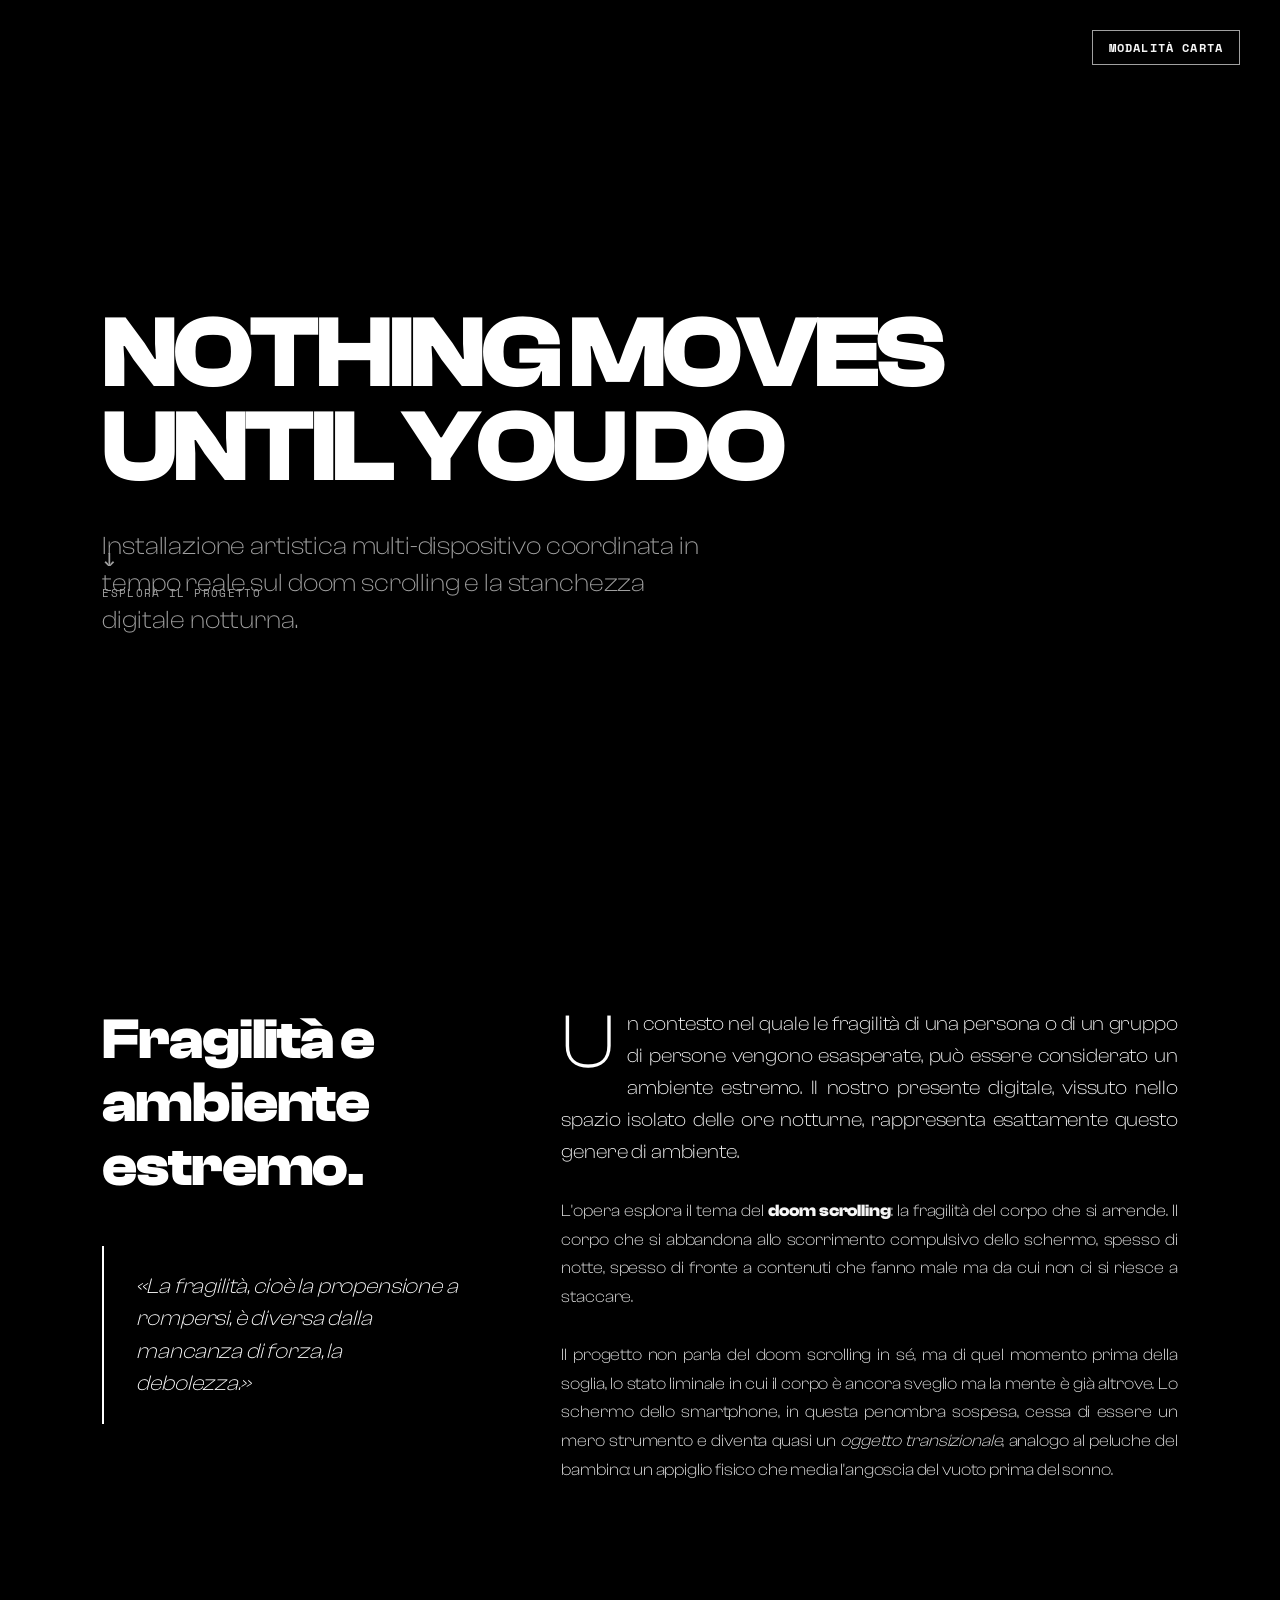
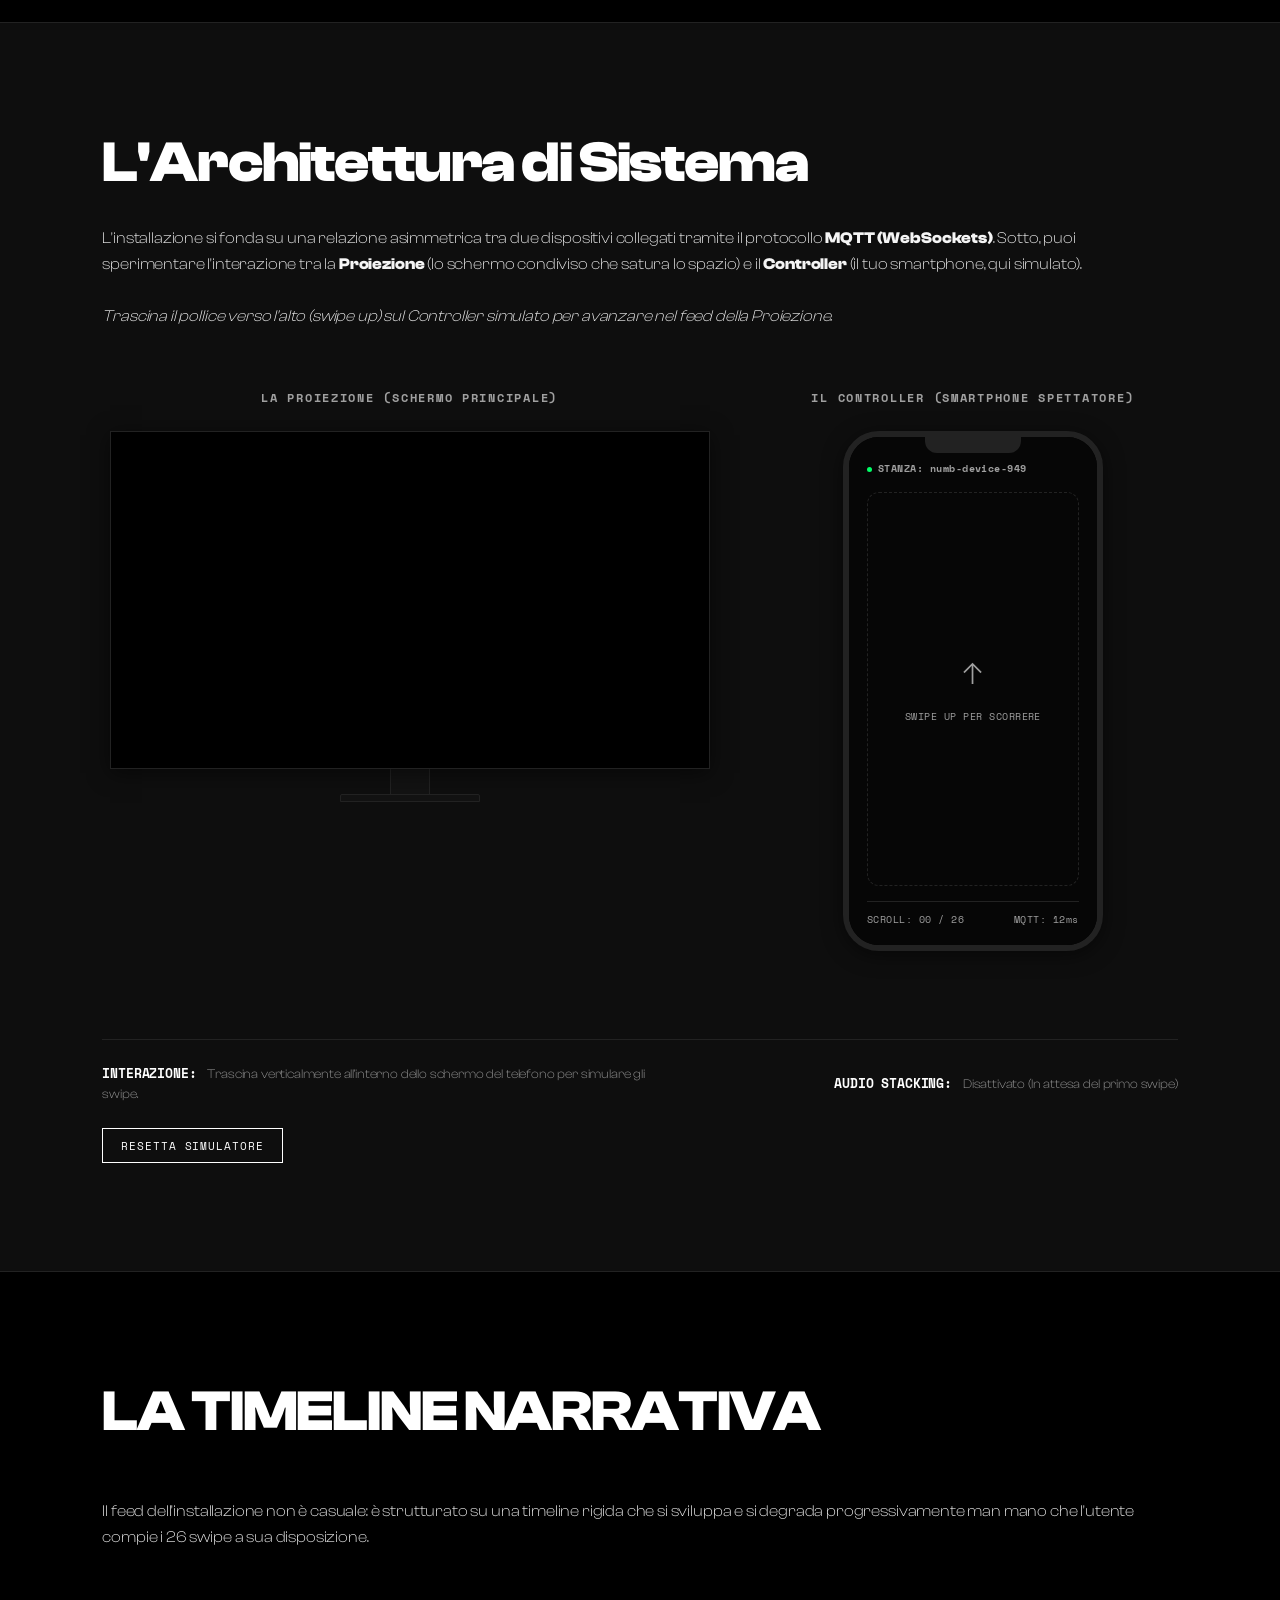
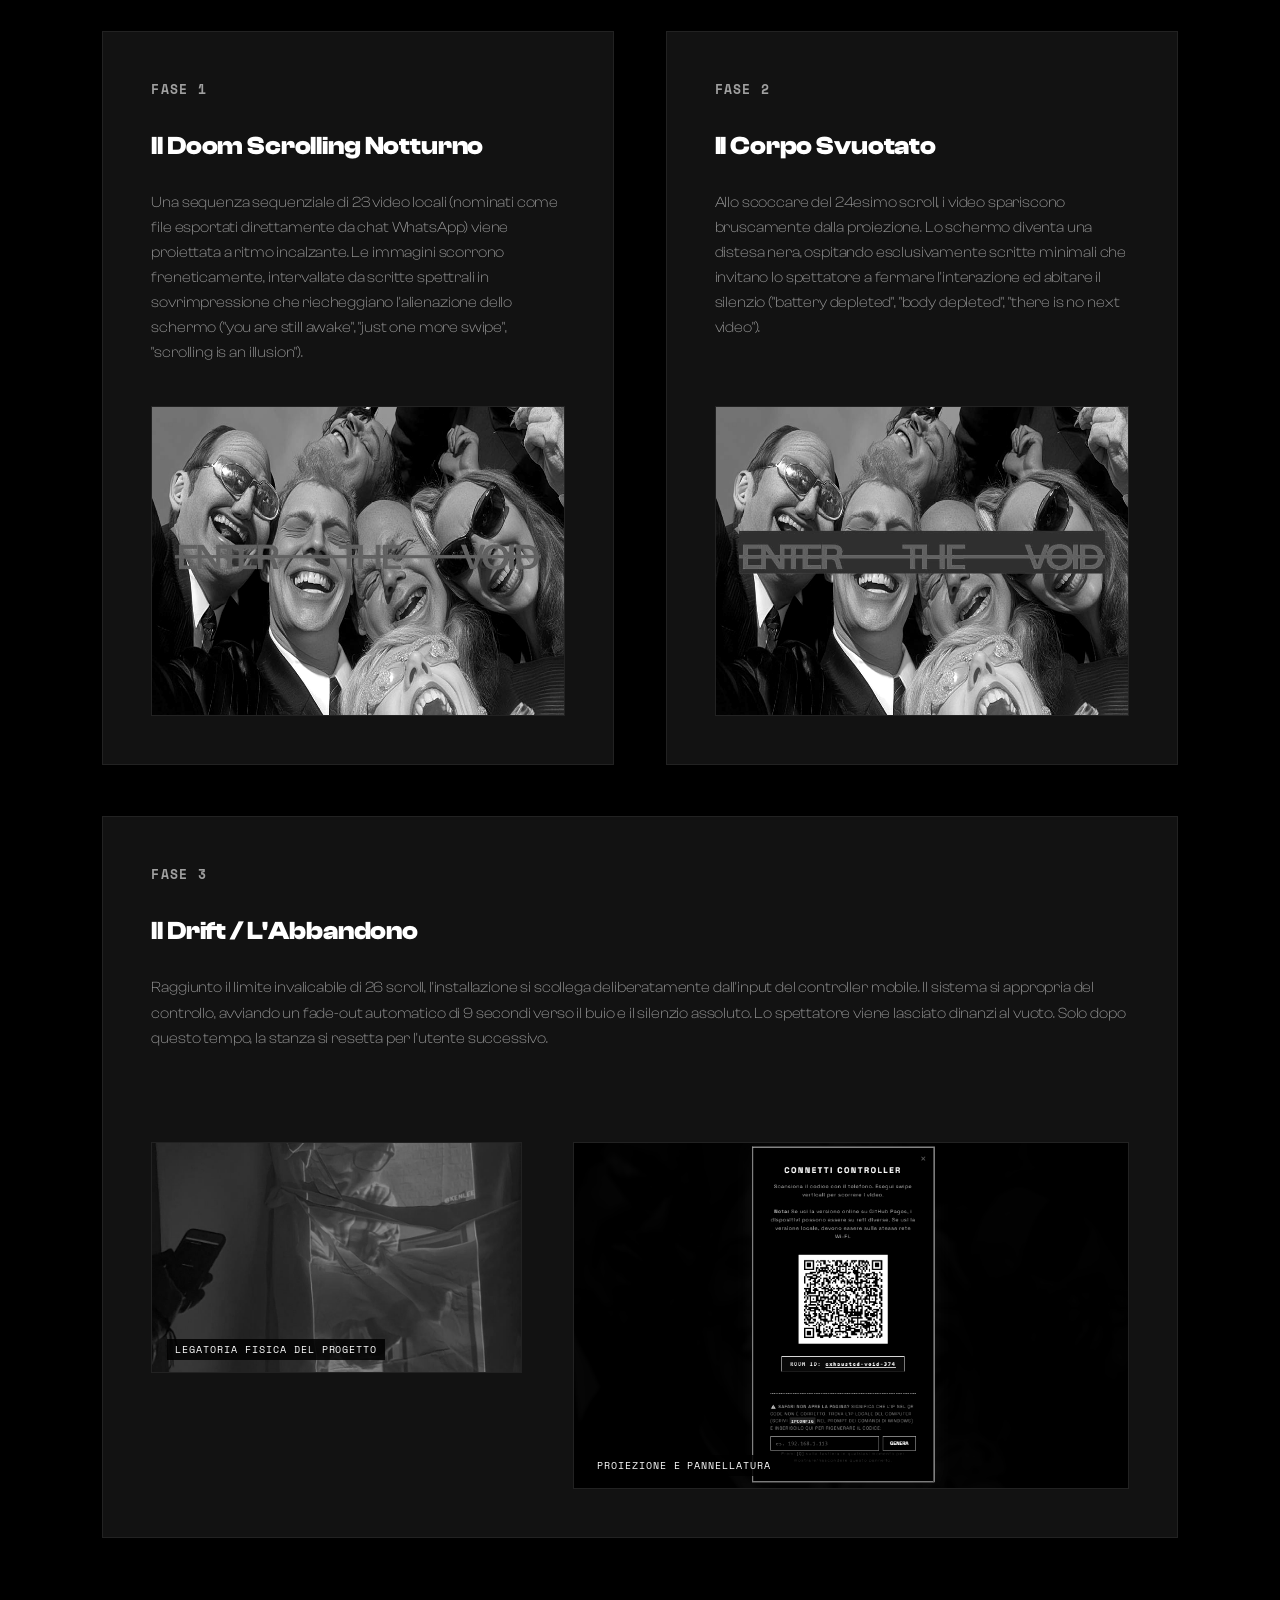
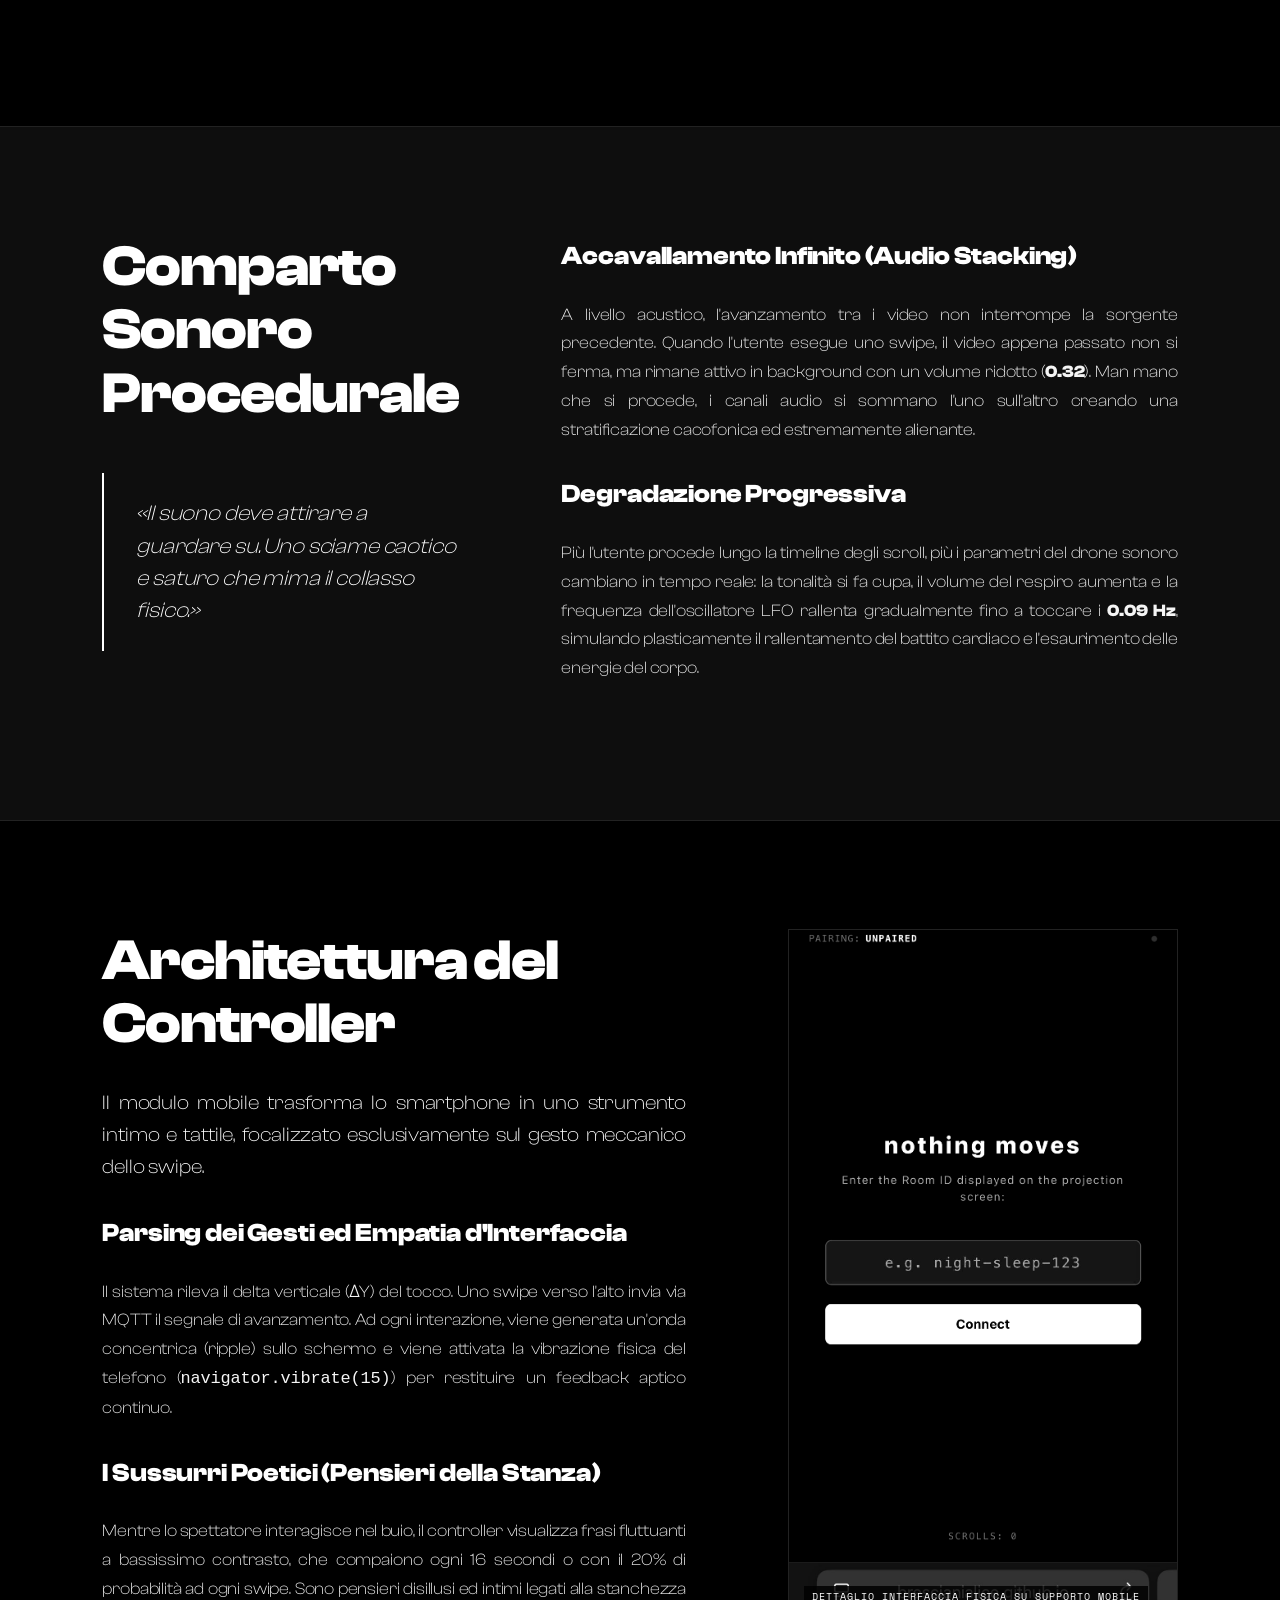
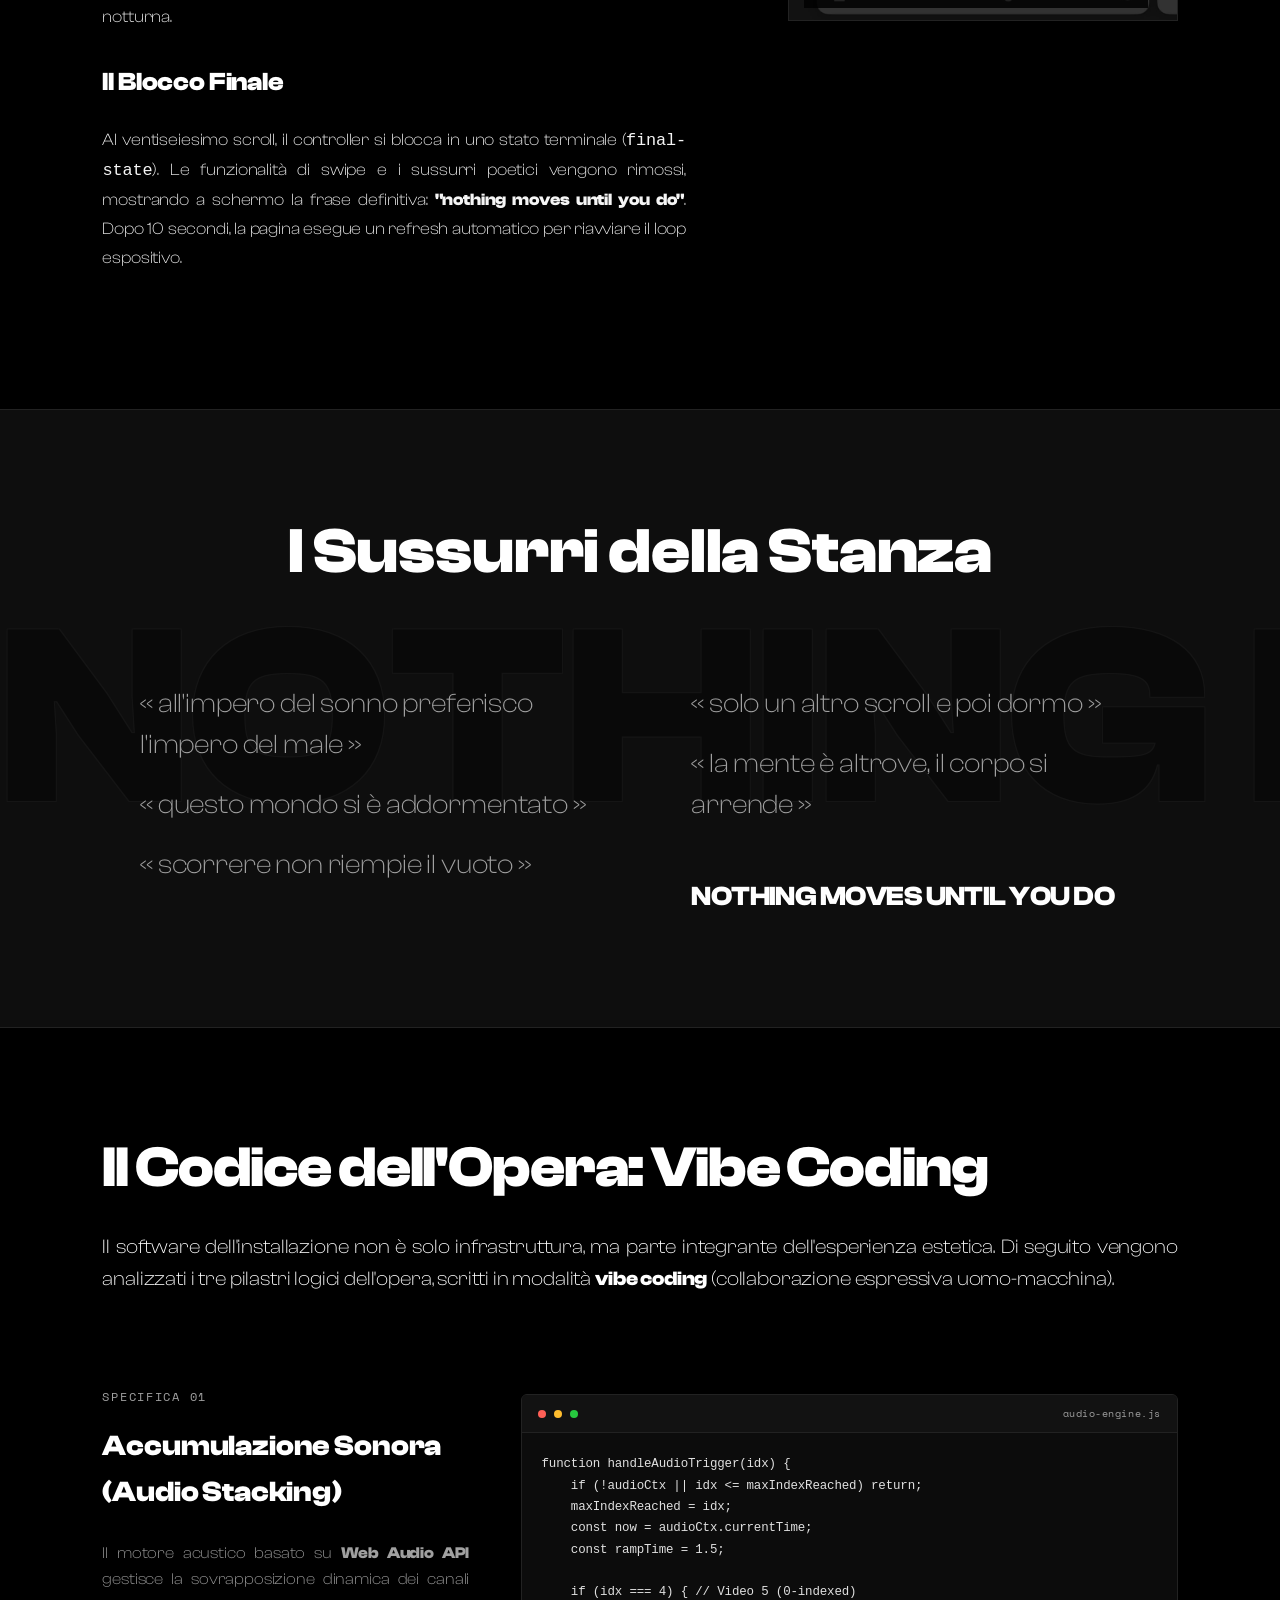
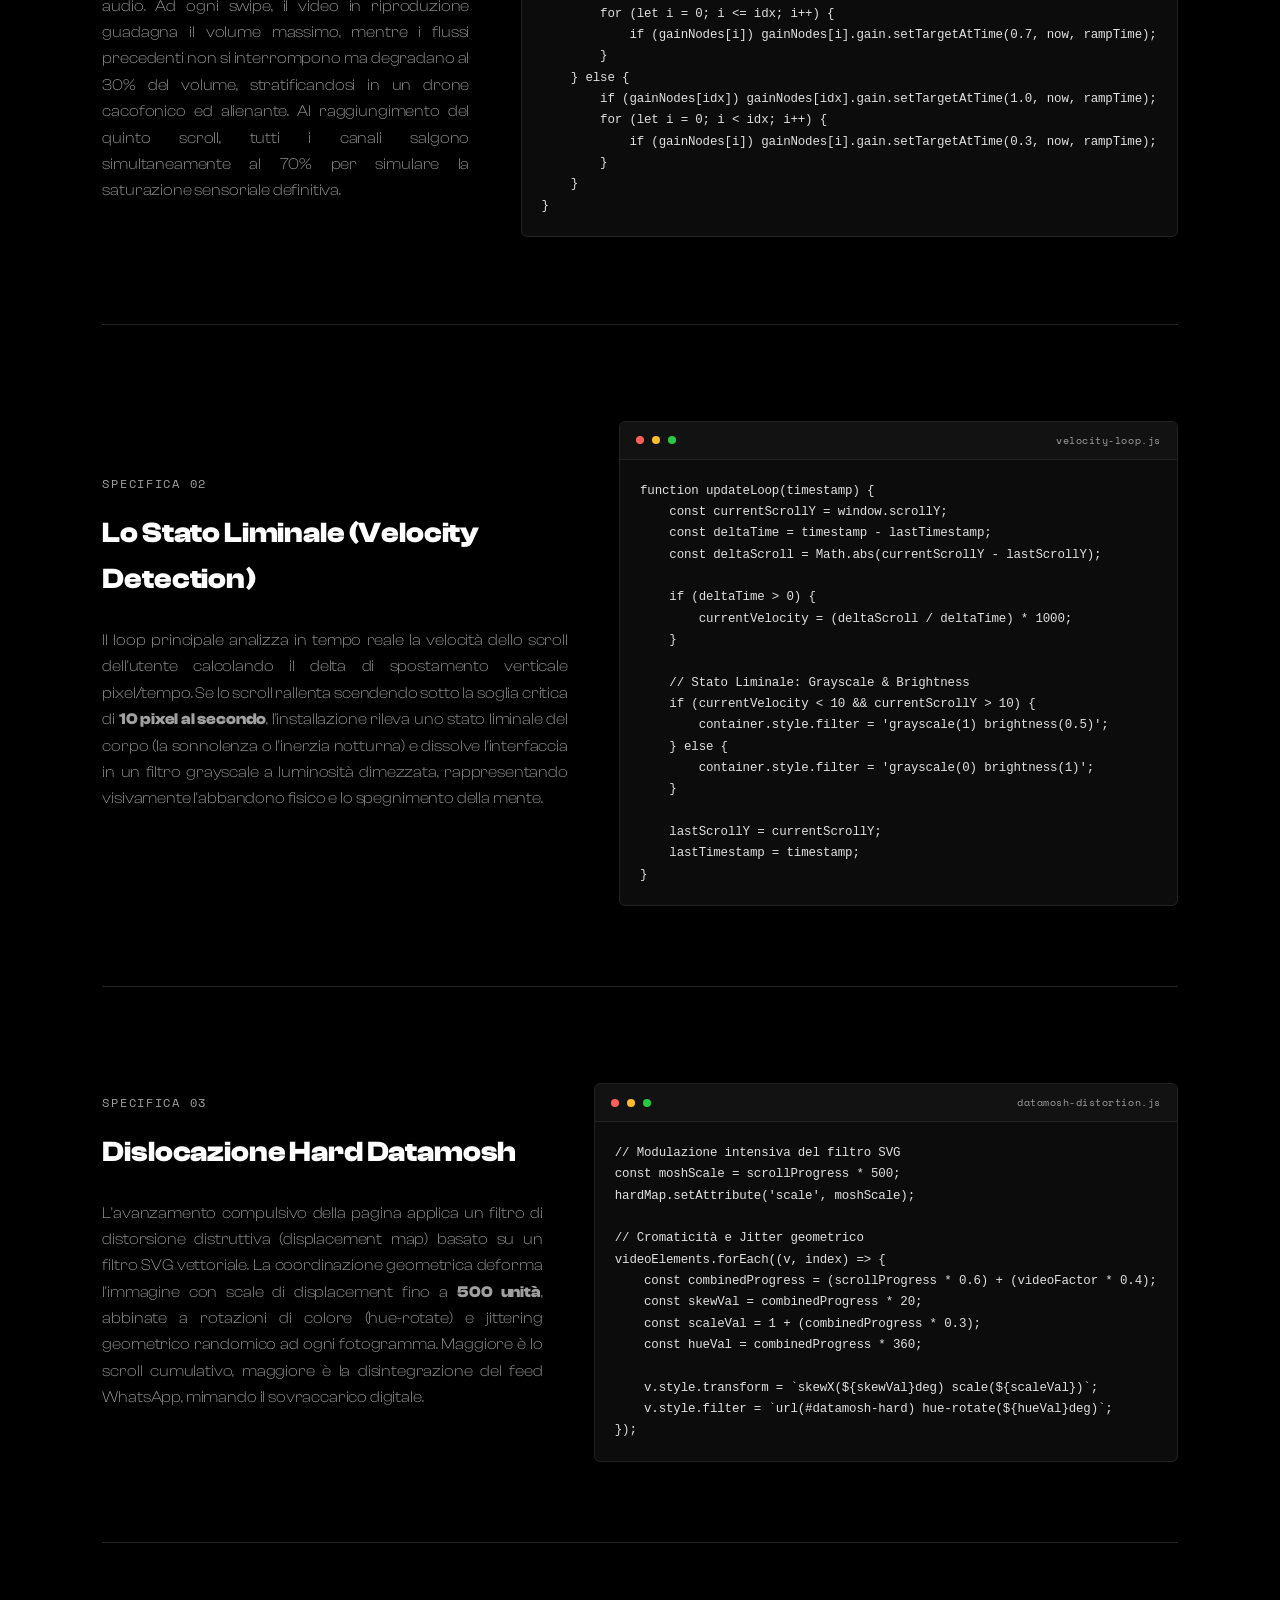
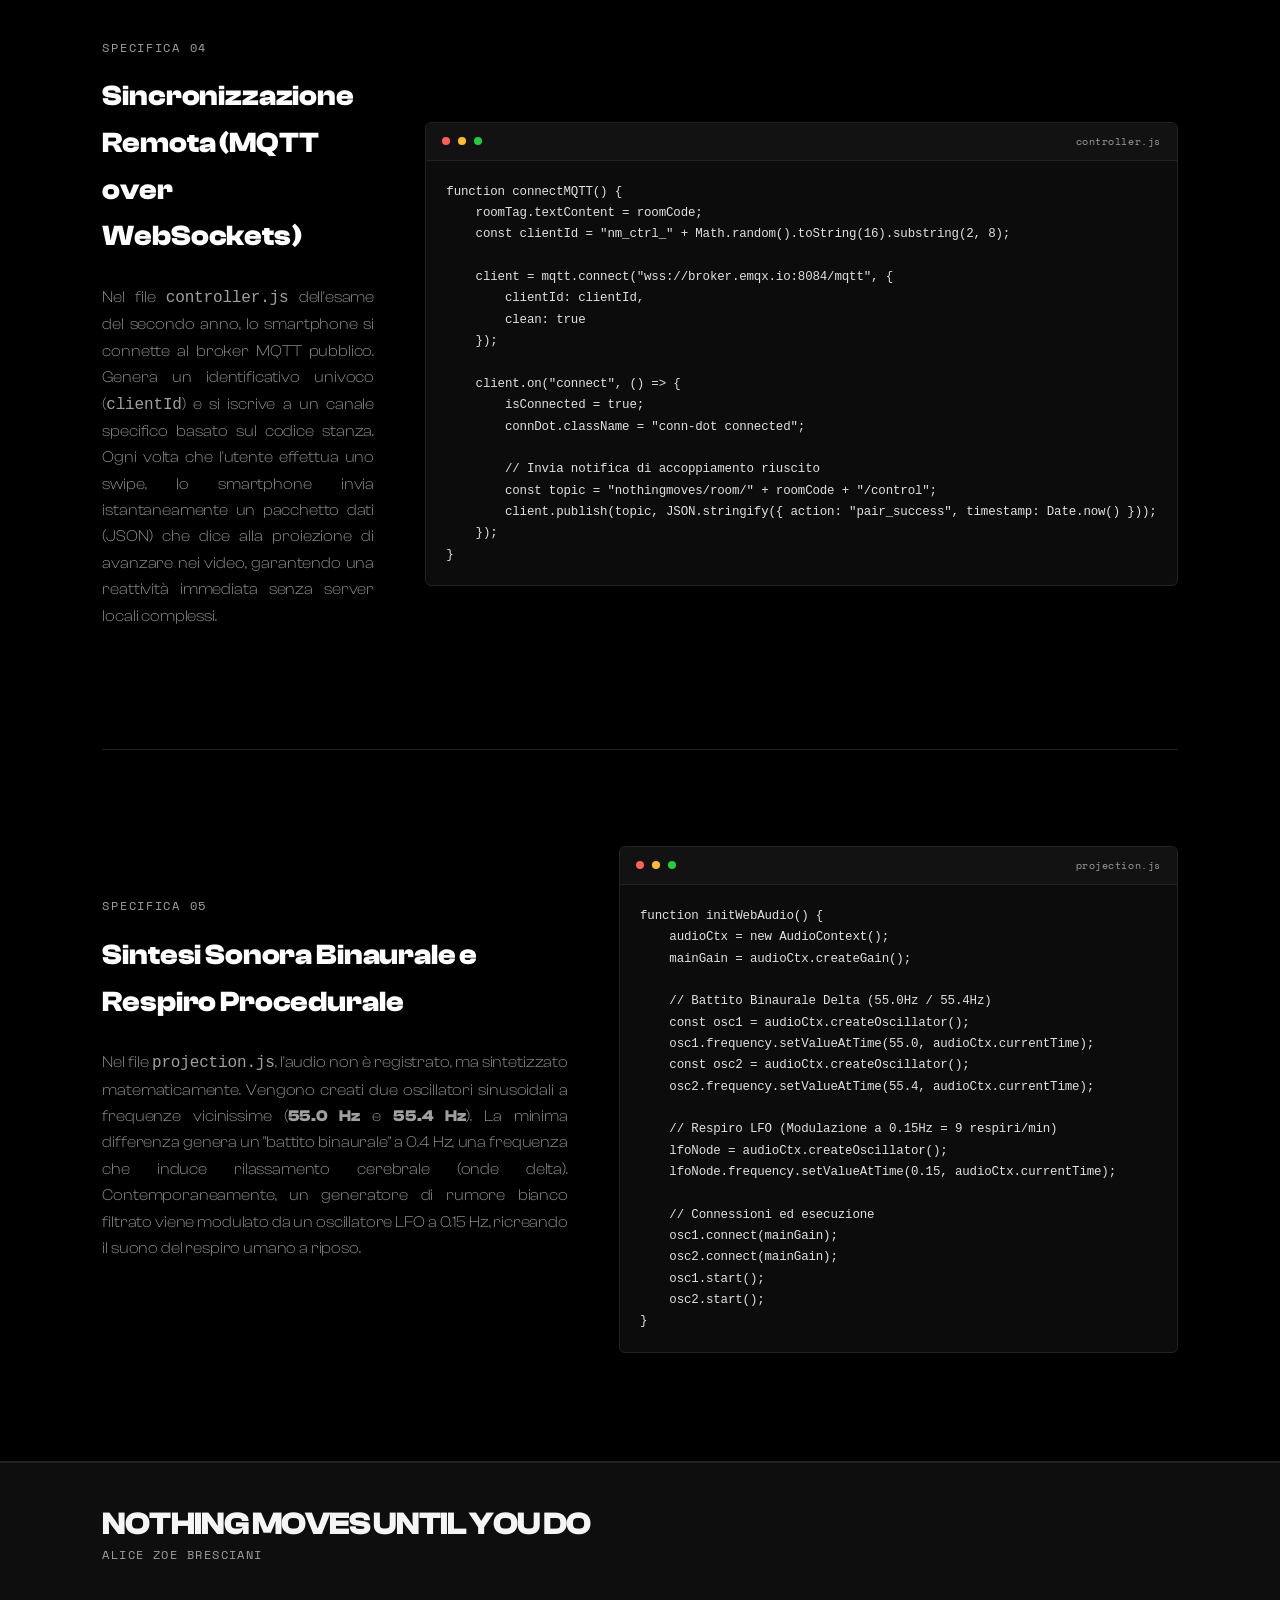
==== index.html @ b7c81e30 "Initial publish — Nothing Moves Until You Do · Alice Zoe Bresciani" ====
<!DOCTYPE html>
<html lang="it" data-theme="dark">
<head>
    <meta charset="UTF-8">
    <meta name="viewport" content="width=device-width, initial-scale=1.0">
    <title>NOTHING MOVES UNTIL YOU DO — Alice Zoe Bresciani</title>
    <meta name="description" content="Nothing Moves Until You Do: Installazione artistica multi-dispositivo sul doom scrolling e la stanchezza digitale notturna. Progetto di Alice Zoe Bresciani.">
    <!-- Google Fonts -->
    <link rel="preconnect" href="https://fonts.googleapis.com">
    <link rel="preconnect" href="https://fonts.gstatic.com" crossorigin>
    <link href="https://fonts.googleapis.com/css2?family=Inter:wght@300;400;500;700&family=Prata&family=Space+Mono:wght@400;700&display=swap" rel="stylesheet">
    <!-- Main CSS -->
    <link rel="stylesheet" href="style.css">
</head>
<body>

    <!-- Tactile Theme Toggle -->
    <button class="theme-toggle" id="theme-toggle-btn" aria-label="Cambia tema colore">
        <span class="toggle-text">MODALITÀ CARTA</span>
    </button>



    <!-- Header / Hero Section -->
    <header class="hero-section">
        <div class="video-bg-container">
            <video class="video-bg" autoplay loop muted playsinline>
                <source src="montaggio_dinamico.mp4" type="video/mp4">
            </video>
            <div class="video-overlay"></div>
        </div>
        
        <div class="hero-content">
            
            <h1 class="hero-title">NOTHING MOVES<br>UNTIL YOU DO</h1>
            
            <p class="hero-subtitle">Installazione artistica multi-dispositivo coordinata in tempo reale sul doom scrolling e la stanchezza digitale notturna.</p>
            
            <div class="hero-scroll-indicator">
                <span class="scroll-arrow">↓</span>
                <span class="scroll-text">ESPLORA IL PROGETTO</span>
            </div>
        </div>
    </header>

    <!-- Main Content -->
    <main>
        
        <!-- Section 1: Concept & Fragilità -->
        <section id="concept" class="section-container">
            <div class="section-layout-editorial">
                <div class="left-col">
                    <h2 class="editorial-heading">Fragilità e ambiente estremo.</h2>
                    <div class="quote-card">
                        <p class="quote-text">«La fragilità, cioè la propensione a rompersi, è diversa dalla mancanza di forza, la debolezza.»</p>
                    </div>
                </div>
                <div class="right-col text-column">
                    <p class="lead-paragraph"><span class="drop-cap">U</span>n contesto nel quale le fragilità di una persona o di un gruppo di persone vengono esasperate, può essere considerato un ambiente estremo. Il nostro presente digitale, vissuto nello spazio isolato delle ore notturne, rappresenta esattamente questo genere di ambiente.</p>
                    
                    <p>L'opera esplora il tema del <strong>doom scrolling</strong>: la fragilità del corpo che si arrende. Il corpo che si abbandona allo scorrimento compulsivo dello schermo, spesso di notte, spesso di fronte a contenuti che fanno male ma da cui non ci si riesce a staccare.</p>
                    
                    <p>Il progetto non parla del doom scrolling in sé, ma di quel momento prima della soglia, lo stato liminale in cui il corpo è ancora sveglio ma la mente è già altrove. Lo schermo dello smartphone, in questa penombra sospesa, cessa di essere un mero strumento e diventa quasi un <em>oggetto transizionale</em>, analogo al peluche del bambino: un appiglio fisico che media l'angoscia del vuoto prima del sonno.</p>
                </div>
            </div>
        </section>

        <!-- Section 2: Il Simulatore Multi-Dispositivo (Interactive Experience) -->
        <section id="simulator" class="section-container dark-strip">
            <div class="simulator-wrapper">
                <div class="simulator-intro">
                    <h2 class="editorial-heading">L'Architettura di Sistema</h2>
                    <p class="text-column">
                        L'installazione si fonda su una relazione asimmetrica tra due dispositivi collegati tramite il protocollo <strong>MQTT (WebSockets)</strong>. Sotto, puoi sperimentare l'interazione tra la <strong>Proiezione</strong> (lo schermo condiviso che satura lo spazio) e il <strong>Controller</strong> (il tuo smartphone, qui simulato). 
                        <br><br>
                        <em>Trascina il pollice verso l'alto (swipe up) sul Controller simulato per avanzare nel feed della Proiezione.</em>
                    </p>
                </div>

                <!-- Dual device simulator grid -->
                <div class="interactive-simulator-container">
                    
                    <!-- Left: Projection Screen (Desktop Monitor Mockup) -->
                    <div class="simulator-device device-projection">
                        <div class="device-label">LA PROIEZIONE (Schermo Principale)</div>
                        <div class="monitor-frame">
                            <div class="monitor-screen">
                                <video id="projection-video" preload="auto" playsinline loop>
                                    <source src="montaggio_dinamico.mp4" type="video/mp4">
                                </video>
                                <div class="projection-shadow"></div>
                                <div class="projection-overlay-text" id="projection-overlay-text"></div>
                                <div class="projection-dark-overlay" id="projection-dark-overlay"></div>
                            </div>
                            <div class="monitor-stand"></div>
                            <div class="monitor-base"></div>
                        </div>
                    </div>

                    <!-- Right: Controller Screen (Smartphone Mockup) -->
                    <div class="simulator-device device-controller">
                        <div class="device-label">IL CONTROLLER (Smartphone Spettatore)</div>
                        <div class="phone-frame">
                            <div class="phone-screen" id="phone-trackpad">
                                <div class="phone-notch"></div>
                                
                                <div class="controller-content">
                                    <div class="connection-status">
                                        <span class="status-dot pulsing"></span>
                                        <span id="room-code">STANZA: ...</span>
                                    </div>

                                    <div class="trackpad-area">
                                        <div class="swipe-indicator">↑</div>
                                        <div class="trackpad-instructions" id="trackpad-instruction-text">SWIPE UP PER SCORRERE</div>
                                    </div>

                                    <div class="controller-stats">
                                        <span id="scroll-counter">SCROLL: 00 / 26</span>
                                        <span class="latency-indicator">MQTT: 12ms</span>
                                    </div>
                                </div>

                                <!-- Floating Whispers Layer -->
                                <div class="whisper-overlay" id="whisper-overlay"></div>
                                
                                <!-- Ripple Effect Canvas/Container -->
                                <div class="ripple-container" id="ripple-container"></div>
                            </div>
                        </div>
                    </div>

                </div>

                <!-- Simulation Controls and Prompts -->
                <div class="simulator-legend">
                    <div class="legend-item">
                        <span class="legend-key">INTERAZIONE:</span>
                        <span class="legend-val">Trascina verticalmente all'interno dello schermo del telefono per simulare gli swipe.</span>
                    </div>
                    <div class="legend-item">
                        <span class="legend-key">AUDIO STACKING:</span>
                        <span class="legend-val" id="audio-stack-status">Disattivato (In attesa del primo swipe)</span>
                    </div>
                    <button class="action-btn" id="reset-sim-btn">RESETTA SIMULATORE</button>
                </div>
            </div>
        </section>

        <!-- Section 3: Timeline Narrativa (Le tre fasi) -->
        <section id="timeline" class="section-container">
            <h2 class="editorial-heading block-title">La Timeline Narrativa</h2>
            <p class="process-sub-heading text-column">
                Il feed dell'installazione non è casuale: è strutturato su una timeline rigida che si sviluppa e si degrada progressivamente man mano che l'utente compie i 26 swipe a sua disposizione.
            </p>
            
            <div class="process-steps-grid">
                
                <!-- Phase 1 -->
                <div class="process-card">
                    <div class="card-num">FASE 1</div>
                    <h3 class="card-title">Il Doom Scrolling Notturno</h3>
                    <p class="card-desc">Una sequenza sequenziale di 23 video locali (nominati come file esportati direttamente da chat WhatsApp) viene proiettata a ritmo incalzante. Le immagini scorrono freneticamente, intervallate da scritte spettrali in sovrimpressione che riecheggiano l'alienazione dello schermo ("you are still awake", "just one more swipe", "scrolling is an illusion").</p>
                    <div class="card-image-holder">
                        <img src="sorgenti/1 (2).jpg" alt="Fase 1: Interfaccia e Video Feed">
                    </div>
                </div>

                <!-- Phase 2 -->
                <div class="process-card">
                    <div class="card-num">FASE 2</div>
                    <h3 class="card-title">Il Corpo Svuotato</h3>
                    <p class="card-desc">Allo scoccare del 24esimo scroll, i video spariscono bruscamente dalla proiezione. Lo schermo diventa una distesa nera, ospitando esclusivamente scritte minimali che invitano lo spettatore a fermare l'interazione ed abitare il silenzio ("battery depleted", "body depleted", "there is no next video").</p>
                    <div class="card-image-holder">
                        <img src="sorgenti/1 (1).jpg" alt="Fase 2: Svuotamento e Nero">
                    </div>
                </div>

                <!-- Phase 3 -->
                <div class="process-card" style="grid-column: span 2;">
                    <div class="card-num">FASE 3</div>
                    <h3 class="card-title">Il Drift / L'Abbandono</h3>
                    <p class="card-desc">Raggiunto il limite invalicabile di 26 scroll, l'installazione si scollega deliberatamente dall'input del controller mobile. Il sistema si appropria del controllo, avviando un fade-out automatico di 9 secondi verso il buio e il silenzio assoluto. Lo spettatore viene lasciato dinanzi al vuoto. Solo dopo questo tempo, la stanza si resetta per l'utente successivo.</p>
                    <div class="installation-gallery">
                        <div class="gallery-item">
                            <img src="sorgenti/FOTO INSTALLAZIONE.jpeg" alt="Fase 3: Allestimento Legatoria">
                            <span class="image-label">Legatoria fisica del progetto</span>
                        </div>
                        <div class="gallery-item">
                            <img src="sorgenti/PROJECTION.png" alt="Fase 3: Proiezione a parete">
                            <span class="image-label">Proiezione e pannellatura</span>
                        </div>
                    </div>
                </div>

            </div>
        </section>

        <!-- Section 4: Comparto Sonoro & Degradazione -->
        <section id="audio-spec" class="section-container dark-strip">
            <div class="section-layout-editorial">
                <div class="left-col">
                    <h2 class="editorial-heading">Comparto Sonoro Procedurale</h2>
                    <div class="quote-card">
                        <p class="quote-text">«Il suono deve attirare a guardare su. Uno sciame caotico e saturo che mima il collasso fisico.»</p>
                    </div>
                </div>
                <div class="right-col text-column">
                    <h3 class="card-title">Accavallamento Infinito (Audio Stacking)</h3>
                    <p>A livello acustico, l'avanzamento tra i video non interrompe la sorgente precedente. Quando l'utente esegue uno swipe, il video appena passato non si ferma, ma rimane attivo in background con un volume ridotto (<strong>0.32</strong>). Man mano che si procede, i canali audio si sommano l'uno sull'altro creando una stratificazione cacofonica ed estremamente alienante.</p>
                    
                    <h3 class="card-title">Degradazione Progressiva</h3>
                    <p>Più l'utente procede lungo la timeline degli scroll, più i parametri del drone sonoro cambiano in tempo reale: la tonalità si fa cupa, il volume del respiro aumenta e la frequenza dell'oscillatore LFO rallenta gradualmente fino a toccare i <strong>0.09 Hz</strong>, simulando plasticamente il rallentamento del battito cardiaco e l'esaurimento delle energie del corpo.</p>
                </div>
            </div>
        </section>

        <!-- Section 5: Architettura del Controller -->
        <section id="controller-spec" class="section-container">
            <div class="section-layout-editorial" style="grid-template-columns: 1.8fr 1.2fr;">
                <div class="left-col text-column">
                    <h2 class="editorial-heading">Architettura del Controller</h2>
                    <p class="lead-paragraph">Il modulo mobile trasforma lo smartphone in uno strumento intimo e tattile, focalizzato esclusivamente sul gesto meccanico dello swipe.</p>
                    
                    <h3 class="card-title">Parsing dei Gesti ed Empatia d'Interfaccia</h3>
                    <p>Il sistema rileva il delta verticale (ΔY) del tocco. Uno swipe verso l'alto invia via MQTT il segnale di avanzamento. Ad ogni interazione, viene generata un'onda concentrica (ripple) sullo schermo e viene attivata la vibrazione fisica del telefono (<code>navigator.vibrate(15)</code>) per restituire un feedback aptico continuo.</p>
                    
                    <h3 class="card-title">I Sussurri Poetici (Pensieri della Stanza)</h3>
                    <p>Mentre lo spettatore interagisce nel buio, il controller visualizza frasi fluttuanti a bassissimo contrasto, che compaiono ogni 16 secondi o con il 20% di probabilità ad ogni swipe. Sono pensieri disillusi ed intimi legati alla stanchezza notturna.</p>
                    
                    <h3 class="card-title">Il Blocco Finale</h3>
                    <p>Al ventiseiesimo scroll, il controller si blocca in uno stato terminale (<code>final-state</code>). Le funzionalità di swipe e i sussurri poetici vengono rimossi, mostrando a schermo la frase definitiva: <strong>"nothing moves until you do"</strong>. Dopo 10 secondi, la pagina esegue un refresh automatico per riavviare il loop espositivo.</p>
                </div>
                
                <div class="right-col">
                    <!-- Photo of mobile unit -->
                    <div class="gallery-item" style="aspect-ratio: 9/16; margin-bottom: 2rem;">
                        <img src="sorgenti/MOBILE.jpeg" alt="Dettaglio Controller Mobile">
                        <span class="image-label">Dettaglio interfaccia fisica su supporto mobile</span>
                    </div>
                </div>
            </div>
        </section>

        <!-- Section 6: I Sussurri Fluttuanti (Aesthetic scroll marquee) -->
        <section id="whispers-marquee" class="section-container dark-strip lyrics-section" style="padding: 10vh 8vw;">
            <div class="lyrics-bg-words">
                <div class="marquee-track">
                    <span>NOTHING MOVES UNTIL YOU DO</span>
                    <span>NOTHING MOVES UNTIL YOU DO</span>
                </div>
            </div>
            <div class="lyrics-wrapper">
                <h2 class="lyrics-heading">I Sussurri della Stanza</h2>
                <div class="lyrics-cols">
                    <div class="lyrics-block">
                        <p class="lyric-line">« all'impero del sonno preferisco l'impero del male »</p>
                        <p class="lyric-line">« questo mondo si è addormentato »</p>
                        <p class="lyric-line">« scorrere non riempie il vuoto »</p>
                    </div>
                    <div class="lyrics-block">
                        <p class="lyric-line">« solo un altro scroll e poi dormo »</p>
                        <p class="lyric-line">« la mente è altrove, il corpo si arrende »</p>
                        <p class="lyric-line highlighted">NOTHING MOVES UNTIL YOU DO</p>
                    </div>
                </div>
            </div>
        </section>

        <!-- Section 7: Il Codice dell'Opera (Vibe Coding) -->
        <section id="vibe-coding" class="section-container">
            <div class="section-layout-editorial" style="grid-template-columns: 1fr;">
                <div class="full-col text-column">
                    <h2 class="editorial-heading">Il Codice dell'Opera: Vibe Coding</h2>
                    <p class="lead-paragraph">Il software dell'installazione non è solo infrastruttura, ma parte integrante dell'esperienza estetica. Di seguito vengono analizzati i tre pilastri logici dell'opera, scritti in modalità <strong>vibe coding</strong> (collaborazione espressiva uomo-macchina).</p>
                </div>
            </div>

            <div class="code-analysis-grid">
                <!-- Block 1 -->
                <div class="code-analysis-card">
                    <div class="analysis-text">
                        <span class="spec-number">SPECIFICA 01</span>
                        <h3 class="card-title">Accumulazione Sonora (Audio Stacking)</h3>
                        <p class="card-desc">Il motore acustico basato su <strong>Web Audio API</strong> gestisce la sovrapposizione dinamica dei canali audio. Ad ogni swipe, il video in riproduzione guadagna il volume massimo, mentre i flussi precedenti non si interrompono ma degradano al 30% del volume, stratificandosi in un drone cacofonico ed alienante. Al raggiungimento del quinto scroll, tutti i canali salgono simultaneamente al 70% per simulare la saturazione sensoriale definitiva.</p>
                    </div>
                    <div class="analysis-code">
                        <div class="code-editor-mock">
                            <div class="editor-bar">
                                <span class="editor-dot"></span><span class="editor-dot"></span><span class="editor-dot"></span>
                                <span class="editor-filename">audio-engine.js</span>
                            </div>
                            <pre><code>function handleAudioTrigger(idx) {
    if (!audioCtx || idx <= maxIndexReached) return;
    maxIndexReached = idx;
    const now = audioCtx.currentTime;
    const rampTime = 1.5;

    if (idx === 4) { // Video 5 (0-indexed)
        for (let i = 0; i <= idx; i++) {
            if (gainNodes[i]) gainNodes[i].gain.setTargetAtTime(0.7, now, rampTime);
        }
    } else {
        if (gainNodes[idx]) gainNodes[idx].gain.setTargetAtTime(1.0, now, rampTime);
        for (let i = 0; i < idx; i++) {
            if (gainNodes[i]) gainNodes[i].gain.setTargetAtTime(0.3, now, rampTime);
        }
    }
}</code></pre>
                        </div>
                    </div>
                </div>

                <!-- Block 2 -->
                <div class="code-analysis-card">
                    <div class="analysis-text">
                        <span class="spec-number">SPECIFICA 02</span>
                        <h3 class="card-title">Lo Stato Liminale (Velocity Detection)</h3>
                        <p class="card-desc">Il loop principale analizza in tempo reale la velocità dello scroll dell'utente calcolando il delta di spostamento verticale pixel/tempo. Se lo scroll rallenta scendendo sotto la soglia critica di <strong>10 pixel al secondo</strong>, l'installazione rileva uno stato liminale del corpo (la sonnolenza o l'inerzia notturna) e dissolve l'interfaccia in un filtro grayscale a luminosità dimezzata, rappresentando visivamente l'abbandono fisico e lo spegnimento della mente.</p>
                    </div>
                    <div class="analysis-code">
                        <div class="code-editor-mock">
                            <div class="editor-bar">
                                <span class="editor-dot"></span><span class="editor-dot"></span><span class="editor-dot"></span>
                                <span class="editor-filename">velocity-loop.js</span>
                            </div>
                            <pre><code>function updateLoop(timestamp) {
    const currentScrollY = window.scrollY;
    const deltaTime = timestamp - lastTimestamp;
    const deltaScroll = Math.abs(currentScrollY - lastScrollY);

    if (deltaTime > 0) {
        currentVelocity = (deltaScroll / deltaTime) * 1000;
    }
    
    // Stato Liminale: Grayscale & Brightness
    if (currentVelocity < 10 && currentScrollY > 10) {
        container.style.filter = 'grayscale(1) brightness(0.5)';
    } else {
        container.style.filter = 'grayscale(0) brightness(1)';
    }
    
    lastScrollY = currentScrollY;
    lastTimestamp = timestamp;
}</code></pre>
                        </div>
                    </div>
                </div>

                <!-- Block 3 -->
                <div class="code-analysis-card">
                    <div class="analysis-text">
                        <span class="spec-number">SPECIFICA 03</span>
                        <h3 class="card-title">Dislocazione Hard Datamosh</h3>
                        <p class="card-desc">L'avanzamento compulsivo della pagina applica un filtro di distorsione distruttiva (displacement map) basato su un filtro SVG vettoriale. La coordinazione geometrica deforma l'immagine con scale di displacement fino a <strong>500 unità</strong>, abbinate a rotazioni di colore (hue-rotate) e jittering geometrico randomico ad ogni fotogramma. Maggiore è lo scroll cumulativo, maggiore è la disintegrazione del feed WhatsApp, mimando il sovraccarico digitale.</p>
                    </div>
                    <div class="analysis-code">
                        <div class="code-editor-mock">
                            <div class="editor-bar">
                                <span class="editor-dot"></span><span class="editor-dot"></span><span class="editor-dot"></span>
                                <span class="editor-filename">datamosh-distortion.js</span>
                            </div>
                            <pre><code>// Modulazione intensiva del filtro SVG
const moshScale = scrollProgress * 500;
hardMap.setAttribute('scale', moshScale);

// Cromaticità e Jitter geometrico
videoElements.forEach((v, index) => {
    const combinedProgress = (scrollProgress * 0.6) + (videoFactor * 0.4);
    const skewVal = combinedProgress * 20;
    const scaleVal = 1 + (combinedProgress * 0.3);
    const hueVal = combinedProgress * 360;

    v.style.transform = `skewX(${skewVal}deg) scale(${scaleVal})`;
    v.style.filter = `url(#datamosh-hard) hue-rotate(${hueVal}deg)`;
});</code></pre>
                        </div>
                    </div>
                </div>

                <!-- Block 4 -->
                <div class="code-analysis-card">
                    <div class="analysis-text">
                        <span class="spec-number">SPECIFICA 04</span>
                        <h3 class="card-title">Sincronizzazione Remota (MQTT over WebSockets)</h3>
                        <p class="card-desc">Nel file <code>controller.js</code> dell'esame del secondo anno, lo smartphone si connette al broker MQTT pubblico. Genera un identificativo univoco (<code>clientId</code>) e si iscrive a un canale specifico basato sul codice stanza. Ogni volta che l'utente effettua uno swipe, lo smartphone invia istantaneamente un pacchetto dati (JSON) che dice alla proiezione di avanzare nei video, garantendo una reattività immediata senza server locali complessi.</p>
                    </div>
                    <div class="analysis-code">
                        <div class="code-editor-mock">
                            <div class="editor-bar">
                                <span class="editor-dot"></span><span class="editor-dot"></span><span class="editor-dot"></span>
                                <span class="editor-filename">controller.js</span>
                            </div>
                            <pre><code>function connectMQTT() {
    roomTag.textContent = roomCode;
    const clientId = "nm_ctrl_" + Math.random().toString(16).substring(2, 8);

    client = mqtt.connect("wss://broker.emqx.io:8084/mqtt", {
        clientId: clientId,
        clean: true
    });

    client.on("connect", () => {
        isConnected = true;
        connDot.className = "conn-dot connected";
        
        // Invia notifica di accoppiamento riuscito
        const topic = "nothingmoves/room/" + roomCode + "/control";
        client.publish(topic, JSON.stringify({ action: "pair_success", timestamp: Date.now() }));
    });
}</code></pre>
                        </div>
                    </div>
                </div>

                <!-- Block 5 -->
                <div class="code-analysis-card">
                    <div class="analysis-text">
                        <span class="spec-number">SPECIFICA 05</span>
                        <h3 class="card-title">Sintesi Sonora Binaurale e Respiro Procedurale</h3>
                        <p class="card-desc">Nel file <code>projection.js</code>, l'audio non è registrato, ma sintetizzato matematicamente. Vengono creati due oscillatori sinusoidali a frequenze vicinissime (<strong>55.0 Hz</strong> e <strong>55.4 Hz</strong>). La minima differenza genera un "battito binaurale" a 0.4 Hz, una frequenza che induce rilassamento cerebrale (onde delta). Contemporaneamente, un generatore di rumore bianco filtrato viene modulato da un oscillatore LFO a 0.15 Hz, ricreando il suono del respiro umano a riposo.</p>
                    </div>
                    <div class="analysis-code">
                        <div class="code-editor-mock">
                            <div class="editor-bar">
                                <span class="editor-dot"></span><span class="editor-dot"></span><span class="editor-dot"></span>
                                <span class="editor-filename">projection.js</span>
                            </div>
                            <pre><code>function initWebAudio() {
    audioCtx = new AudioContext();
    mainGain = audioCtx.createGain();

    // Battito Binaurale Delta (55.0Hz / 55.4Hz)
    const osc1 = audioCtx.createOscillator();
    osc1.frequency.setValueAtTime(55.0, audioCtx.currentTime);
    const osc2 = audioCtx.createOscillator();
    osc2.frequency.setValueAtTime(55.4, audioCtx.currentTime);

    // Respiro LFO (Modulazione a 0.15Hz = 9 respiri/min)
    lfoNode = audioCtx.createOscillator();
    lfoNode.frequency.setValueAtTime(0.15, audioCtx.currentTime);
    
    // Connessioni ed esecuzione
    osc1.connect(mainGain);
    osc2.connect(mainGain);
    osc1.start();
    osc2.start();
}</code></pre>
                        </div>
                    </div>
                </div>
            </div>
        </section>

    </main>

    <!-- Footer -->
    <footer class="site-footer">
        <div class="footer-inner">

            <div class="footer-brand">
                <span class="footer-title">NOTHING MOVES UNTIL YOU DO</span>
                <span class="footer-author">Alice Zoe Bresciani</span>
            </div>

            <div class="footer-divider"></div>

            <div class="footer-meta">
                <p class="footer-copy">© 2026 Alice Zoe Bresciani — All rights reserved.</p>
                <p class="footer-license">
                    Typeface: <strong>Clash Display</strong> by Indian Type Foundry (ITF) —
                    free for personal &amp; commercial use under the
                    <a href="https://www.fontshare.com/fonts/clash-display" target="_blank" rel="noopener" class="footer-link">Fontshare Free License</a>.
                </p>

            </div>

        </div>
    </footer>

    <!-- Main JavaScript -->
    <script src="script.js"></script>
</body>
</html>
---- style.css ----
/* ==========================================================================
   LOCAL FONTS (CLASH DISPLAY)
   ========================================================================== */

@font-face {
    font-family: 'ClashDisplay';
    src: url('font/ClashDisplay-Light.woff2') format('woff2');
    font-weight: 300;
    font-style: normal;
    font-display: swap;
}

@font-face {
    font-family: 'ClashDisplay';
    src: url('font/ClashDisplay-Regular.woff2') format('woff2');
    font-weight: 400;
    font-style: normal;
    font-display: swap;
}

@font-face {
    font-family: 'ClashDisplay';
    src: url('font/ClashDisplay-Bold.woff2') format('woff2');
    font-weight: 700;
    font-style: normal;
    font-display: swap;
}

/* ==========================================================================
   DESIGN SYSTEM & VARIABLES
   ========================================================================== */

:root {
    /* Fonts */
    --font-heading: 'ClashDisplay', 'Inter', system-ui, -apple-system, sans-serif;
    --font-body: 'ClashDisplay', 'Inter', system-ui, -apple-system, sans-serif;
    --font-mono: 'Space Mono', monospace;

    /* Transitions */
    --transition-smooth: all 0.5s cubic-bezier(0.25, 0.8, 0.25, 1);
    --transition-quick: all 0.2s ease-out;

    /* Theme-specific tokens (Default: Dark Gallery) */
    --color-bg: #000000;
    --color-bg-offset: #0e0e0e;
    --color-bg-card: #121212;
    --color-text: #f5f5f5;
    --color-text-offset: #a0a0a0;
    --color-accent: #ffffff;
    --color-border: #222222;
    --color-overlay: rgba(0, 0, 0, 0.7);
    --shadow-subtle: 0 4px 20px rgba(0, 0, 0, 0.5);
}

[data-theme="light"] {
    /* Light Theme (Paper / Editorial) */
    --color-bg: #faf9f6; /* Warm Ivory Paper */
    --color-bg-offset: #f4f3ee;
    --color-bg-card: #ffffff;
    --color-text: #111111; /* Charcoal Ink */
    --color-text-offset: #666666;
    --color-accent: #000000;
    --color-border: #e0deda;
    --color-overlay: rgba(250, 249, 246, 0.6);
    --shadow-subtle: 0 4px 20px rgba(0, 0, 0, 0.05);
}

/* ==========================================================================
   RESET & BASICS
   ========================================================================== */

* {
    box-sizing: border-box;
    margin: 0;
    padding: 0;
}

html {
    scroll-behavior: smooth;
    font-size: 16px;
    background-color: var(--color-bg);
}

body {
    font-family: var(--font-body);
    font-weight: 300;
    background-color: var(--color-bg);
    color: var(--color-text);
    line-height: 1.62;
    letter-spacing: -0.01em;
    overflow-x: hidden;
    transition: background-color 0.5s ease, color 0.5s ease;
}

h1, h2, h3, h4, h5, h6 {
    font-family: var(--font-heading);
    font-weight: 700;
}



/* Scrollbar Customization */
::-webkit-scrollbar {
    width: 6px;
}

::-webkit-scrollbar-track {
    background: var(--color-bg);
}

::-webkit-scrollbar-thumb {
    background: var(--color-border);
}

::-webkit-scrollbar-thumb:hover {
    background: var(--color-text-offset);
}

/* ==========================================================================
   TACTILE THEME SWITCHER
   ========================================================================== */

.theme-toggle {
    position: fixed;
    top: 30px;
    right: 40px;
    background: transparent;
    border: 1px solid var(--color-text-offset);
    padding: 8px 16px;
    font-family: var(--font-mono);
    font-size: 0.72rem;
    font-weight: 700;
    color: var(--color-text);
    cursor: pointer;
    z-index: 900;
    letter-spacing: 0.1em;
    transition: var(--transition-quick);
}

.theme-toggle:hover {
    border-color: var(--color-accent);
    background-color: var(--color-text);
    color: var(--color-bg);
}

/* ==========================================================================
   HERO / COVER SECTION
   ========================================================================== */

.hero-section {
    height: 100vh;
    width: 100%;
    position: relative;
    display: flex;
    align-items: center;
    justify-content: center;
    padding: 0 8vw;
    overflow: hidden;
}

.video-bg-container {
    position: absolute;
    top: 0;
    left: 0;
    width: 100%;
    height: 100%;
    z-index: 1;
}

.video-bg {
    width: 100%;
    height: 100%;
    object-fit: cover;
    filter: grayscale(100%) contrast(1.15) brightness(0.4);
    opacity: 0.85;
    transition: filter 0.5s ease;
}

[data-theme="light"] .video-bg {
    filter: grayscale(100%) contrast(0.95) brightness(1.2);
    opacity: 0.25;
}

.video-overlay {
    position: absolute;
    top: 0;
    left: 0;
    width: 100%;
    height: 100%;
    background: linear-gradient(to bottom, transparent 60%, var(--color-bg) 100%);
    z-index: 2;
}

.hero-content {
    position: relative;
    z-index: 10;
    max-width: 1200px;
    width: 100%;
    display: flex;
    flex-direction: column;
    justify-content: center;
    margin-top: 5vh;
}

.academic-tag {
    font-family: var(--font-mono);
    font-size: 0.75rem;
    font-weight: 700;
    color: var(--color-text-offset);
    letter-spacing: 0.15em;
    margin-bottom: 2rem;
    display: flex;
    flex-wrap: wrap;
    align-items: center;
}

.academic-tag .separator {
    margin: 0 10px;
    font-size: 0.9rem;
}

.hero-title {
    font-family: var(--font-heading);
    font-size: clamp(3.5rem, 8vw, 7.5rem);
    line-height: 0.92;
    font-weight: 700;
    color: var(--color-accent);
    letter-spacing: -0.04em;
    margin-bottom: 2rem;
    text-transform: uppercase;
}

.hero-subtitle {
    font-family: var(--font-body);
    font-weight: 300;
    font-size: clamp(1.1rem, 2.5vw, 1.6rem);
    color: var(--color-text-offset);
    max-width: 600px;
    line-height: 1.45;
}

.hero-scroll-indicator {
    position: absolute;
    bottom: 4vh;
    left: 0;
    display: flex;
    flex-direction: column;
    align-items: flex-start;
    font-family: var(--font-mono);
    font-size: 0.7rem;
    color: var(--color-text-offset);
    letter-spacing: 0.12em;
}

.scroll-arrow {
    font-size: 1.5rem;
    margin-bottom: 5px;
    animation: bounce 2s infinite;
}

@keyframes bounce {
    0%, 20%, 50%, 80%, 100% {
        transform: translateY(0);
    }
    40% {
        transform: translateY(-8px);
    }
    60% {
        transform: translateY(-4px);
    }
}

/* ==========================================================================
   SECTIONS GENERAL LAYOUT
   ========================================================================== */

.section-container {
    padding: 12vh 8vw;
    border-bottom: 1px solid var(--color-border);
    position: relative;
}

.dark-strip {
    background-color: var(--color-bg-offset);
    transition: background-color 0.5s ease;
}

.editorial-heading {
    font-family: var(--font-heading);
    font-size: clamp(2.2rem, 4.5vw, 3.8rem);
    line-height: 1.1;
    font-weight: 700;
    color: var(--color-accent);
    letter-spacing: -0.02em;
    margin-bottom: 2rem;
}

.inline-title {
    margin-bottom: 1.5rem;
}

.block-title {
    margin-bottom: 3.5rem;
    text-transform: uppercase;
}

.text-column p {
    font-size: 1.06rem;
    font-weight: 300;
    line-height: 1.7;
    margin-bottom: 1.8rem;
    color: var(--color-text);
    text-align: justify;
}

/* ==========================================================================
   SECTION 1: EDITORIAL ESSAY
   ========================================================================== */

.section-layout-editorial {
    display: grid;
    grid-template-columns: 1.1fr 1.9fr;
    gap: 8vw;
    max-width: 1400px;
    margin: 0 auto;
}

.lead-paragraph {
    font-size: 1.25rem !important;
    line-height: 1.6 !important;
    font-weight: 300 !important;
    color: var(--color-accent) !important;
}

.drop-cap {
    font-family: var(--font-heading);
    float: left;
    font-size: 4.8rem;
    line-height: 0.8;
    padding-top: 4px;
    padding-right: 12px;
    color: var(--color-accent);
}

.quote-card {
    border-left: 2px solid var(--color-accent);
    padding: 1.5rem 0 1.5rem 2rem;
    margin: 3rem 0;
}

.quote-text {
    font-family: var(--font-heading);
    font-size: 1.35rem;
    line-height: 1.5;
    font-style: italic;
    color: var(--color-accent);
    font-weight: 300;
}

/* ==========================================================================
   SECTION 2: FLIPBOOK INTERACTION
   ========================================================================== */

.simulator-wrapper {
    max-width: 1200px;
    margin: 0 auto;
    display: flex;
    flex-direction: column;
}

.simulator-intro {
    margin-bottom: 3vh;
}

/* Simulator Layout */
.interactive-simulator-container {
    display: flex;
    gap: 4vw;
    justify-content: center;
    align-items: stretch;
    margin: 2rem 0 4rem 0;
    flex-wrap: wrap;
    width: 100%;
}

.simulator-device {
    display: flex;
    flex-direction: column;
    align-items: center;
    flex: 1.2;
    min-width: 320px;
}

.simulator-device.device-controller {
    flex: 0.8;
    min-width: 280px;
}

.device-label {
    font-family: var(--font-mono);
    font-size: 0.72rem;
    letter-spacing: 0.15em;
    color: var(--color-text-offset);
    margin-bottom: 1.5rem;
    text-transform: uppercase;
    font-weight: 700;
}

/* Projection Screen / Desktop Monitor Mockup */
.monitor-frame {
    width: 100%;
    max-width: 600px;
    display: flex;
    flex-direction: column;
    align-items: center;
}

.monitor-screen {
    width: 100%;
    aspect-ratio: 16/9;
    border: 1px solid var(--color-border);
    background-color: #000000;
    position: relative;
    overflow: hidden;
    box-shadow: var(--shadow-subtle);
    transition: border-color 0.5s ease;
}

.monitor-screen video {
    width: 100%;
    height: 100%;
    object-fit: cover;
    pointer-events: none;
    opacity: 0.35;
    transition: opacity 0.5s ease;
}

.projection-shadow {
    position: absolute;
    top: 0;
    left: 0;
    width: 100%;
    height: 100%;
    box-shadow: inset 0 0 40px rgba(0, 0, 0, 0.95);
    pointer-events: none;
    z-index: 5;
}

.projection-overlay-text {
    position: absolute;
    top: 50%;
    left: 50%;
    transform: translate(-50%, -50%);
    width: 85%;
    text-align: center;
    color: var(--color-accent);
    font-family: var(--font-mono);
    font-size: clamp(0.9rem, 2vw, 1.4rem);
    font-weight: 700;
    text-transform: uppercase;
    letter-spacing: 0.12em;
    text-shadow: 0 2px 8px rgba(0, 0, 0, 0.9);
    z-index: 10;
    pointer-events: none;
    opacity: 0;
    transform: translate(-50%, -50%) scale(0.9);
    transition: opacity 0.25s ease, transform 0.25s cubic-bezier(0.25, 0.8, 0.25, 1);
}

.projection-overlay-text.visible {
    opacity: 0.9;
    transform: translate(-50%, -50%) scale(1);
}

.projection-dark-overlay {
    position: absolute;
    top: 0;
    left: 0;
    width: 100%;
    height: 100%;
    background-color: #000000;
    opacity: 0;
    z-index: 20;
    pointer-events: none;
    transition: opacity 9s linear;
}

.projection-dark-overlay.fading {
    opacity: 1;
}

.monitor-stand {
    width: 40px;
    height: 25px;
    background-color: var(--color-bg-card);
    border-left: 1px solid var(--color-border);
    border-right: 1px solid var(--color-border);
    transition: background-color 0.5s ease, border-color 0.5s ease;
}

.monitor-base {
    width: 140px;
    height: 8px;
    background-color: var(--color-bg-card);
    border: 1px solid var(--color-border);
    border-radius: 2px 2px 0 0;
    transition: background-color 0.5s ease, border-color 0.5s ease;
}

/* Controller Screen / Smartphone Mockup */
.phone-frame {
    width: 260px;
    height: 520px;
    border: 6px solid var(--color-border);
    border-radius: 36px;
    background-color: var(--color-bg);
    position: relative;
    overflow: hidden;
    box-shadow: var(--shadow-subtle);
    display: flex;
    flex-direction: column;
    transition: border-color 0.5s ease, background-color 0.5s ease;
}

.phone-screen {
    flex: 1;
    background-color: #060606;
    position: relative;
    overflow: hidden;
    display: flex;
    flex-direction: column;
    cursor: grab;
    user-select: none;
    transition: background-color 0.5s ease;
}

.phone-screen:active {
    cursor: grabbing;
}

.phone-notch {
    position: absolute;
    top: 0;
    left: 50%;
    transform: translateX(-50%);
    width: 96px;
    height: 16px;
    background-color: var(--color-border);
    border-radius: 0 0 12px 12px;
    z-index: 50;
    transition: background-color 0.5s ease;
}

.controller-content {
    flex: 1;
    display: flex;
    flex-direction: column;
    padding: 24px 18px 18px 18px;
    z-index: 10;
    justify-content: space-between;
    pointer-events: none; /* Let drag events pass to phone-screen */
}

.connection-status {
    display: flex;
    align-items: center;
    gap: 6px;
    font-family: var(--font-mono);
    font-size: 0.6rem;
    color: var(--color-text-offset);
    letter-spacing: 0.05em;
    font-weight: 700;
}

.status-dot {
    width: 5px;
    height: 5px;
    border-radius: 50%;
    background-color: #00ff66;
}

.status-dot.pulsing {
    animation: status-pulse 1.5s infinite alternate;
}

@keyframes status-pulse {
    0% { opacity: 0.3; transform: scale(0.9); }
    100% { opacity: 1; transform: scale(1.1); }
}

.trackpad-area {
    flex: 1;
    display: flex;
    flex-direction: column;
    align-items: center;
    justify-content: center;
    margin: 15px 0;
    border: 1px dashed var(--color-border);
    border-radius: 12px;
    transition: background-color 0.3s ease, border-color 0.3s ease;
}

.phone-screen:active .trackpad-area {
    background-color: rgba(255, 255, 255, 0.02);
}

.swipe-indicator {
    font-size: 1.8rem;
    color: var(--color-text-offset);
    animation: swipe-bounce 2s infinite;
}

@keyframes swipe-bounce {
    0%, 100% { transform: translateY(5px); opacity: 0.3; }
    50% { transform: translateY(-5px); opacity: 0.8; }
}

.trackpad-instructions {
    font-family: var(--font-mono);
    font-size: 0.62rem;
    color: var(--color-text-offset);
    text-align: center;
    margin-top: 10px;
    letter-spacing: 0.05em;
    text-transform: uppercase;
}

.controller-stats {
    display: flex;
    justify-content: space-between;
    font-family: var(--font-mono);
    font-size: 0.6rem;
    color: var(--color-text-offset);
    letter-spacing: 0.05em;
    border-top: 1px solid var(--color-border);
    padding-top: 10px;
    transition: border-color 0.5s ease;
}

/* Floating Whispers on Phone Screen */
.whisper-overlay {
    position: absolute;
    top: 0;
    left: 0;
    width: 100%;
    height: 100%;
    pointer-events: none;
    z-index: 30;
    overflow: hidden;
}

.whisper-text {
    position: absolute;
    color: rgba(255, 255, 255, 0.18);
    font-family: var(--font-body);
    font-size: 0.68rem;
    line-height: 1.3;
    font-style: italic;
    white-space: normal;
    width: 80%;
    pointer-events: none;
    animation: whisper-float 8s linear forwards;
}

@keyframes whisper-float {
    0% { transform: translateY(110%) scale(0.95); opacity: 0; }
    15% { opacity: 1; }
    80% { opacity: 1; }
    100% { transform: translateY(-30px) scale(1.02); opacity: 0; }
}

/* Touch ripples inside phone trackpad */
.ripple-container {
    position: absolute;
    top: 0;
    left: 0;
    width: 100%;
    height: 100%;
    pointer-events: none;
    z-index: 20;
}

.ripple-ring {
    position: absolute;
    border: 1px solid var(--color-accent);
    border-radius: 50%;
    pointer-events: none;
    transform: translate(-50%, -50%);
    animation: ripple-out 0.6s cubic-bezier(0.1, 0.8, 0.3, 1) forwards;
    opacity: 0.7;
}

@keyframes ripple-out {
    0% { width: 0; height: 0; opacity: 0.7; }
    100% { width: 140px; height: 140px; opacity: 0; }
}

/* Phone UI Themes & State Overrides */
[data-theme="light"] .phone-screen {
    background-color: #faf9f6;
}

[data-theme="light"] .whisper-text {
    color: rgba(0, 0, 0, 0.22);
}

.phone-screen.locked {
    cursor: not-allowed;
}

.phone-screen.locked .swipe-indicator {
    animation: none;
    color: #ff0033;
}

.phone-screen.locked .trackpad-area {
    border-color: #ff0033;
}

/* Legend and reset button styles */
.simulator-legend {
    display: flex;
    justify-content: space-between;
    align-items: center;
    border-top: 1px solid var(--color-border);
    padding-top: 1.5rem;
    margin-top: 1.5rem;
    flex-wrap: wrap;
    gap: 1.5rem;
    transition: border-color 0.5s ease;
}

.legend-item {
    font-size: 0.8rem;
    line-height: 1.5;
    color: var(--color-text-offset);
    max-width: 580px;
}

.legend-key {
    font-family: var(--font-mono);
    font-weight: 700;
    color: var(--color-accent);
    margin-right: 8px;
}

.action-btn {
    background: transparent;
    border: 1px solid var(--color-accent);
    color: var(--color-accent);
    padding: 8px 18px;
    font-family: var(--font-mono);
    font-size: 0.7rem;
    cursor: pointer;
    text-transform: uppercase;
    transition: var(--transition-quick);
    letter-spacing: 0.08em;
}

.action-btn:hover {
    background-color: var(--color-accent);
    color: var(--color-bg);
}


/* ==========================================================================
   SECTION 3: PROCESS GRID (TECHNICAL DETAILS)
   ========================================================================== */

.process-sub-heading {
    margin-bottom: 5rem;
}

.process-steps-grid {
    display: grid;
    grid-template-columns: repeat(2, 1fr);
    gap: 4vw;
    margin-bottom: 5rem;
}

.process-card {
    background-color: var(--color-bg-card);
    border: 1px solid var(--color-border);
    padding: 3rem;
    display: flex;
    flex-direction: column;
    box-shadow: var(--shadow-subtle);
    transition: var(--transition-smooth);
}

.process-card:hover {
    border-color: var(--color-accent);
    transform: translateY(-5px);
}

.card-num {
    font-family: var(--font-mono);
    font-size: 0.8rem;
    font-weight: 700;
    letter-spacing: 0.1em;
    color: var(--color-text-offset);
    margin-bottom: 1.5rem;
}

.card-title {
    font-family: var(--font-heading);
    font-size: 1.6rem;
    line-weight: 1.2;
    font-weight: 700;
    color: var(--color-accent);
    margin-bottom: 1.5rem;
}

.card-desc {
    font-size: 0.95rem;
    color: var(--color-text-offset);
    line-height: 1.65;
    margin-bottom: 2.5rem;
}

.card-image-holder {
    width: 100%;
    aspect-ratio: 4/3;
    border: 1px solid var(--color-border);
    margin-top: auto;
    overflow: hidden;
    position: relative;
    background-color: #050505;
}

.card-image-holder img,
.card-image-holder video {
    width: 100%;
    height: 100%;
    object-fit: cover;
    filter: grayscale(100%) contrast(1.1);
    transition: var(--transition-smooth);
}

.card-image-holder:hover img {
    transform: scale(1.05);
    filter: grayscale(0%) contrast(1);
}

/* Background preview loop specific settings */
.bg-video-holder {
    aspect-ratio: 16/9 !important; /* Force fit video aspect */
}

.card-video {
    pointer-events: none;
}

.image-label {
    position: absolute;
    bottom: 12px;
    left: 15px;
    background-color: rgba(0, 0, 0, 0.85);
    color: #fff;
    font-family: var(--font-mono);
    font-size: 0.6rem;
    letter-spacing: 0.1em;
    padding: 3px 8px;
    text-transform: uppercase;
}

/* Installation Gallery */
.installation-gallery {
    display: grid;
    grid-template-columns: 1.2fr 1.8fr;
    gap: 4vw;
    margin-top: 4vw;
}

.gallery-item {
    border: 1px solid var(--color-border);
    position: relative;
    overflow: hidden;
    aspect-ratio: 16/10;
}

.gallery-item img {
    width: 100%;
    height: 100%;
    object-fit: cover;
    filter: grayscale(100%) contrast(1.05);
    transition: var(--transition-smooth);
}

.gallery-item:hover img {
    transform: scale(1.03);
    filter: grayscale(0%) contrast(1);
}

/* ==========================================================================
   SECTION 4: LYRICS SECTION
   ========================================================================== */

.lyrics-section {
    position: relative;
    overflow: hidden;
    display: flex;
    justify-content: center;
    align-items: center;
    padding: 15vh 8vw;
}

.lyrics-bg-words {
    position: absolute;
    top: 50%;
    left: 0;
    width: 100%;
    transform: translateY(-50%);
    font-family: var(--font-heading);
    font-size: clamp(8rem, 20vw, 24rem);
    font-weight: 700;
    color: var(--color-bg);
    text-shadow: -1px -1px 0 var(--color-border), 1px -1px 0 var(--color-border), -1px 1px 0 var(--color-border), 1px 1px 0 var(--color-border);
    opacity: 0.35;
    z-index: 1;
    pointer-events: none;
    white-space: nowrap;
    text-transform: uppercase;
    overflow: hidden;
    display: flex;
}

.marquee-track {
    display: flex;
    white-space: nowrap;
    animation: marquee-scroll 40s linear infinite;
}

.marquee-track span {
    padding-right: 4rem;
}

@keyframes marquee-scroll {
    0% {
        transform: translate3d(0, 0, 0);
    }
    100% {
        transform: translate3d(-50%, 0, 0);
    }
}

.lyrics-wrapper {
    position: relative;
    z-index: 10;
    max-width: 1000px;
    width: 100%;
}

.lyrics-heading {
    font-family: var(--font-heading);
    font-size: clamp(2.5rem, 5vw, 4.5rem);
    font-weight: 700;
    text-align: center;
    margin-bottom: 5rem;
    color: var(--color-accent);
}

.lyrics-cols {
    display: grid;
    grid-template-columns: repeat(2, 1fr);
    gap: 8vw;
}

.lyrics-block {
    display: flex;
    flex-direction: column;
}

.lyric-line {
    font-family: var(--font-heading);
    font-size: clamp(1.1rem, 2.2vw, 1.7rem);
    line-height: 1.5;
    margin-bottom: 1.2rem;
    color: var(--color-text-offset);
    transition: var(--transition-quick);
}

.lyric-line:hover {
    color: var(--color-accent);
    transform: translateX(5px);
}

.highlighted {
    color: var(--color-accent);
    font-weight: 700;
    letter-spacing: -0.02em;
    margin-top: 2rem;
}

/* ==========================================================================
   FOOTER / COLOPHON SECTION
   ========================================================================== */

.colophon-section {
    background-color: var(--color-bg);
    padding: 10vh 8vw 4vh 8vw;
    display: flex;
    flex-direction: column;
    border-top: 1px solid var(--color-border);
}

.colophon-divider {
    width: 100%;
    height: 1px;
    background-color: var(--color-border);
    margin-bottom: 6vh;
}

.colophon-grid {
    display: grid;
    grid-template-columns: repeat(4, 1fr);
    gap: 4vw;
    margin-bottom: 8vh;
}

.colophon-info-block h4 {
    font-family: var(--font-mono);
    font-size: 0.72rem;
    letter-spacing: 0.15em;
    color: var(--color-text-offset);
    margin-bottom: 1.5rem;
}

.colophon-info-block p {
    font-size: 0.95rem;
    color: var(--color-text);
    line-height: 1.6;
    margin-bottom: 0.5rem;
}

.statement-block {
    grid-column: span 1;
    display: flex;
    align-items: flex-start;
}

.statement-large {
    font-family: var(--font-heading);
    font-size: 1.4rem;
    line-height: 1.3;
    letter-spacing: -0.02em;
    font-style: italic;
    color: var(--color-accent);
}

.footer-bottom {
    display: flex;
    justify-content: space-between;
    align-items: center;
    padding-top: 4vh;
    border-top: 1px solid var(--color-border);
    font-family: var(--font-mono);
    font-size: 0.65rem;
    color: var(--color-text-offset);
    letter-spacing: 0.05em;
}

/* ==========================================================================
   RESPONSIVENESS / MEDIA QUERIES
   ========================================================================== */

@media (max-width: 1024px) {
    .section-layout-editorial {
        grid-template-columns: 1fr;
        gap: 4vh;
    }
    
    .quote-card {
        margin: 2rem 0;
    }
    
    .process-steps-grid {
        grid-template-columns: 1fr;
        gap: 4vh;
    }
    
    .colophon-grid {
        grid-template-columns: repeat(2, 1fr);
        gap: 6vh;
    }
    
    .theme-toggle {
        top: 20px;
        right: 20px;
    }
}

@media (max-width: 768px) {
    .hero-section {
        padding: 0 6vw;
    }
    
    .section-container {
        padding: 8vh 6vw;
    }
    
    .flipbook-info {
        grid-template-columns: 1fr;
        gap: 2vh;
    }
    
    .interactive-scrubber-container {
        padding: 1.5rem;
    }
    
    .installation-gallery {
        grid-template-columns: 1fr;
        gap: 4vh;
    }
    
    .lyrics-cols {
        grid-template-columns: 1fr;
        gap: 6vh;
    }
    
    .colophon-grid {
        grid-template-columns: 1fr;
        gap: 4vh;
    }
    
    .footer-bottom {
        flex-direction: column;
        gap: 1.5vh;
        align-items: flex-start;
    }
}

/* ==========================================================================
   SCROLL REVEAL & LYRICS ACTIVE LINE
   ========================================================================== */

.reveal-init {
    opacity: 0;
    transform: translateY(25px);
    transition: opacity 1s cubic-bezier(0.25, 0.8, 0.25, 1), transform 1s cubic-bezier(0.25, 0.8, 0.25, 1);
}

.reveal-init.revealed {
    opacity: 1;
    transform: translateY(0);
}

.active-line {
    color: var(--color-accent) !important;
}

/* ==========================================================================
   SECTION 7: CODE ANALYSIS & VIBE CODING STYLES
   ========================================================================== */

.code-analysis-grid {
    display: flex;
    flex-direction: column;
    gap: 6rem;
    margin-top: 4rem;
}

.code-analysis-card {
    display: grid;
    grid-template-columns: 1fr 1.2fr;
    gap: 4vw;
    align-items: center;
    border-bottom: 1px solid var(--color-border);
    padding-bottom: 5rem;
}

.code-analysis-card:last-child {
    border-bottom: none;
    padding-bottom: 0;
}

.spec-number {
    font-family: var(--font-mono);
    font-size: 0.72rem;
    color: var(--color-text-offset);
    letter-spacing: 0.15em;
    display: block;
    margin-bottom: 1rem;
}

.analysis-text .card-title {
    font-size: 1.8rem;
    margin-bottom: 1.5rem;
}

.analysis-text p {
    font-size: 1rem;
    color: var(--color-text-offset);
    line-height: 1.65;
    text-align: justify;
}

.code-editor-mock {
    background-color: #0c0c0c;
    border: 1px solid var(--color-border);
    border-radius: 6px;
    overflow: hidden;
    box-shadow: var(--shadow-subtle);
    width: 100%;
}

.editor-bar {
    background-color: #121212;
    border-bottom: 1px solid var(--color-border);
    padding: 10px 16px;
    display: flex;
    align-items: center;
    gap: 8px;
}

.editor-dot {
    width: 8px;
    height: 8px;
    border-radius: 50%;
    background-color: var(--color-border);
}

.editor-dot:nth-child(1) { background-color: #ff5f56; }
.editor-dot:nth-child(2) { background-color: #ffbd2e; }
.editor-dot:nth-child(3) { background-color: #27c93f; }

.editor-filename {
    font-family: var(--font-mono);
    font-size: 0.65rem;
    color: var(--color-text-offset);
    margin-left: auto;
    letter-spacing: 0.05em;
}

.code-editor-mock pre {
    margin: 0;
    padding: 20px;
    overflow-x: auto;
    font-family: var(--font-mono);
    font-size: 0.78rem;
    line-height: 1.55;
    color: #e0e0e0;
    text-align: left;
}

/* Light theme overrides for code editor */
[data-theme="light"] .code-editor-mock {
    background-color: #f7f6f3;
    border-color: #d1cfc9;
}

[data-theme="light"] .editor-bar {
    background-color: #ededeb;
    border-bottom-color: #d1cfc9;
}

[data-theme="light"] .code-editor-mock pre {
    color: #222222;
}

@media (max-width: 1024px) {
    .code-analysis-card {
        grid-template-columns: 1fr;
        gap: 3rem;
        padding-bottom: 4rem;
    }
}

/* ==========================================================================
   SITE FOOTER
   ========================================================================== */

.site-footer {
    background-color: var(--color-bg-offset);
    border-top: 1px solid var(--color-border);
    padding: 5vh 8vw 4vh;
    transition: background-color 0.5s ease, border-color 0.5s ease;
}

.footer-inner {
    max-width: 1200px;
    margin: 0 auto;
}

.footer-brand {
    display: flex;
    flex-direction: column;
    gap: 0.3rem;
    margin-bottom: 2.5rem;
}

.footer-title {
    font-family: var(--font-heading);
    font-weight: 700;
    font-size: clamp(1.4rem, 3vw, 2rem);
    letter-spacing: -0.03em;
    color: var(--color-text);
    line-height: 1;
}

.footer-author {
    font-family: var(--font-mono);
    font-size: 0.75rem;
    font-weight: 400;
    letter-spacing: 0.12em;
    text-transform: uppercase;
    color: var(--color-text-offset);
}

.footer-divider {
    width: 100%;
    height: 1px;
    background-color: var(--color-border);
    margin-bottom: 2rem;
}

.footer-meta {
    display: flex;
    flex-direction: column;
    gap: 0.6rem;
}

.footer-copy {
    font-family: var(--font-mono);
    font-size: 0.72rem;
    letter-spacing: 0.06em;
    color: var(--color-text);
    text-transform: uppercase;
}

.footer-license {
    font-family: var(--font-mono);
    font-size: 0.7rem;
    letter-spacing: 0.03em;
    color: var(--color-text-offset);
    line-height: 1.6;
}

.footer-license strong {
    color: var(--color-text);
    font-weight: 700;
}

.footer-link {
    color: var(--color-text-offset);
    text-decoration: underline;
    text-underline-offset: 3px;
    transition: color 0.2s ease;
}

.footer-link:hover {
    color: var(--color-text);
}

.footer-academic {
    font-family: var(--font-mono);
    font-size: 0.68rem;
    letter-spacing: 0.04em;
    color: var(--color-border);
    text-transform: uppercase;
    margin-top: 0.4rem;
}

[data-theme="light"] .footer-academic {
    color: #c0bdb8;
}
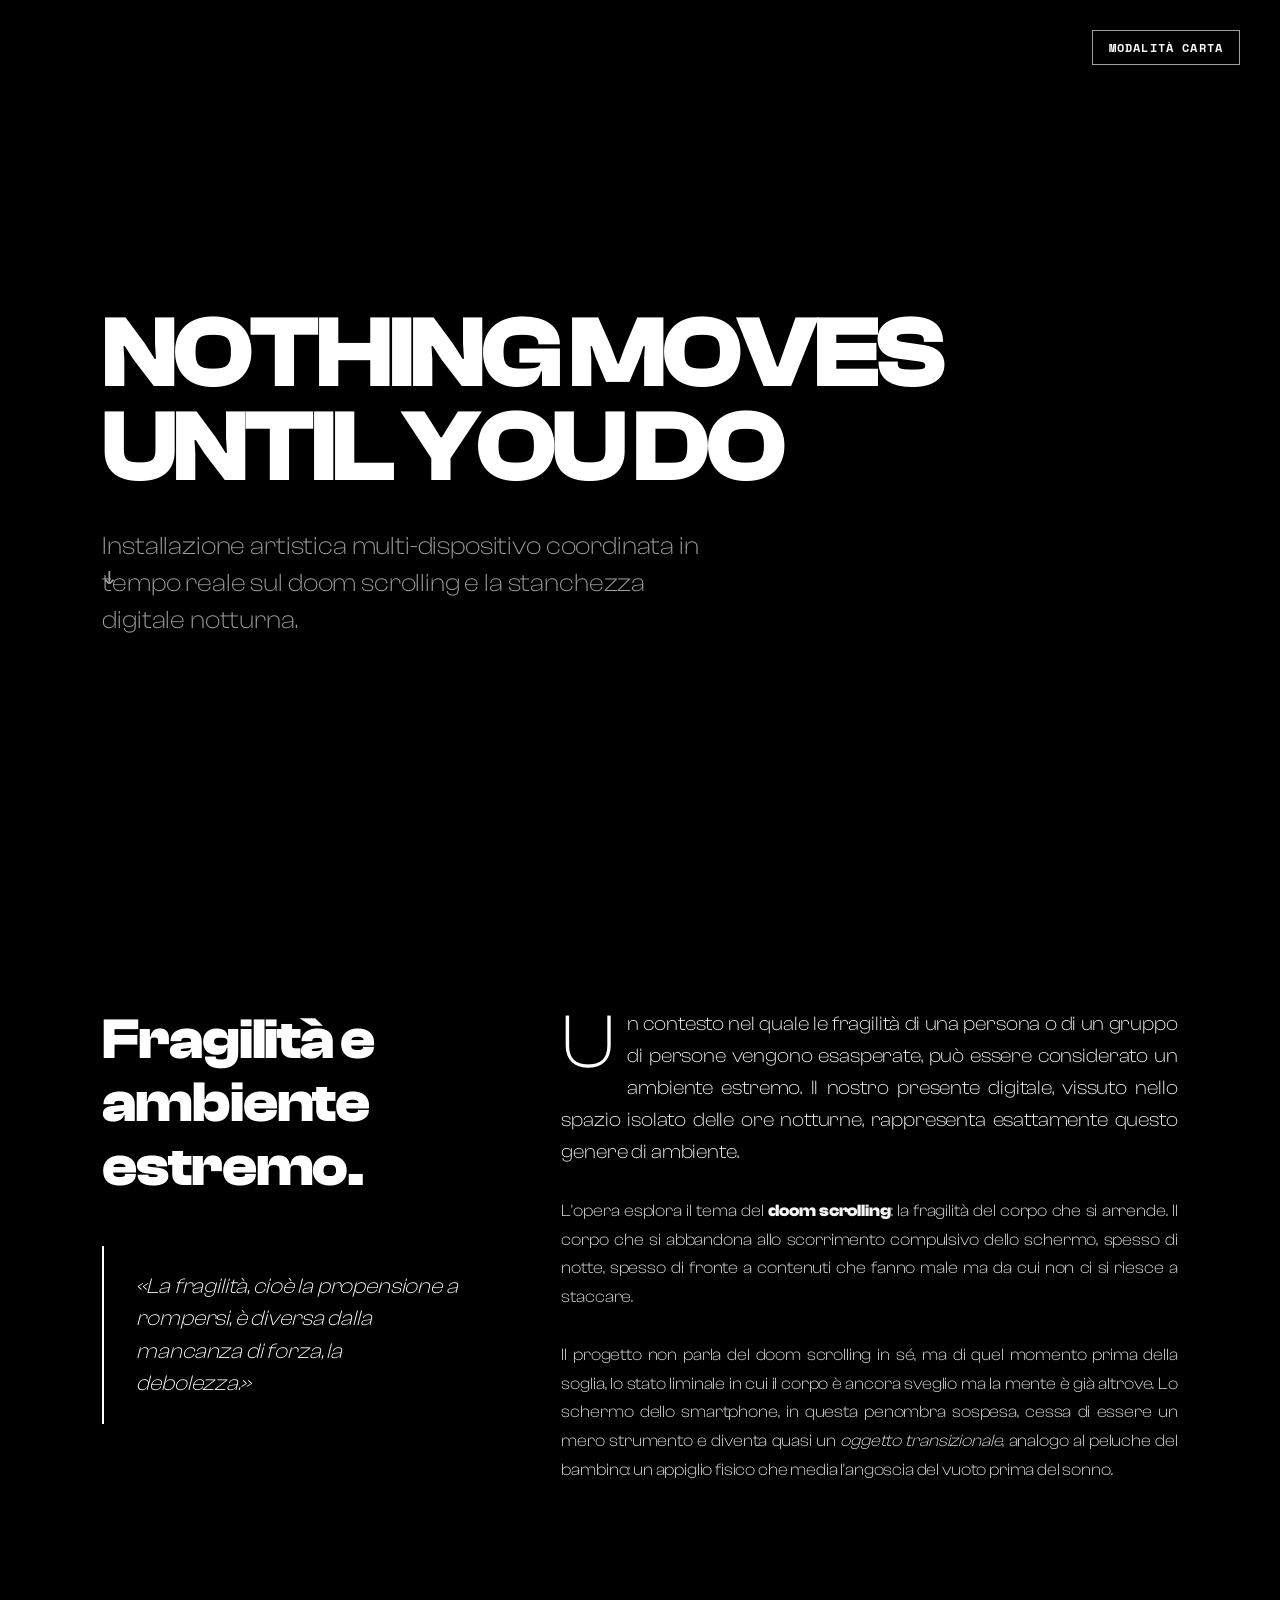
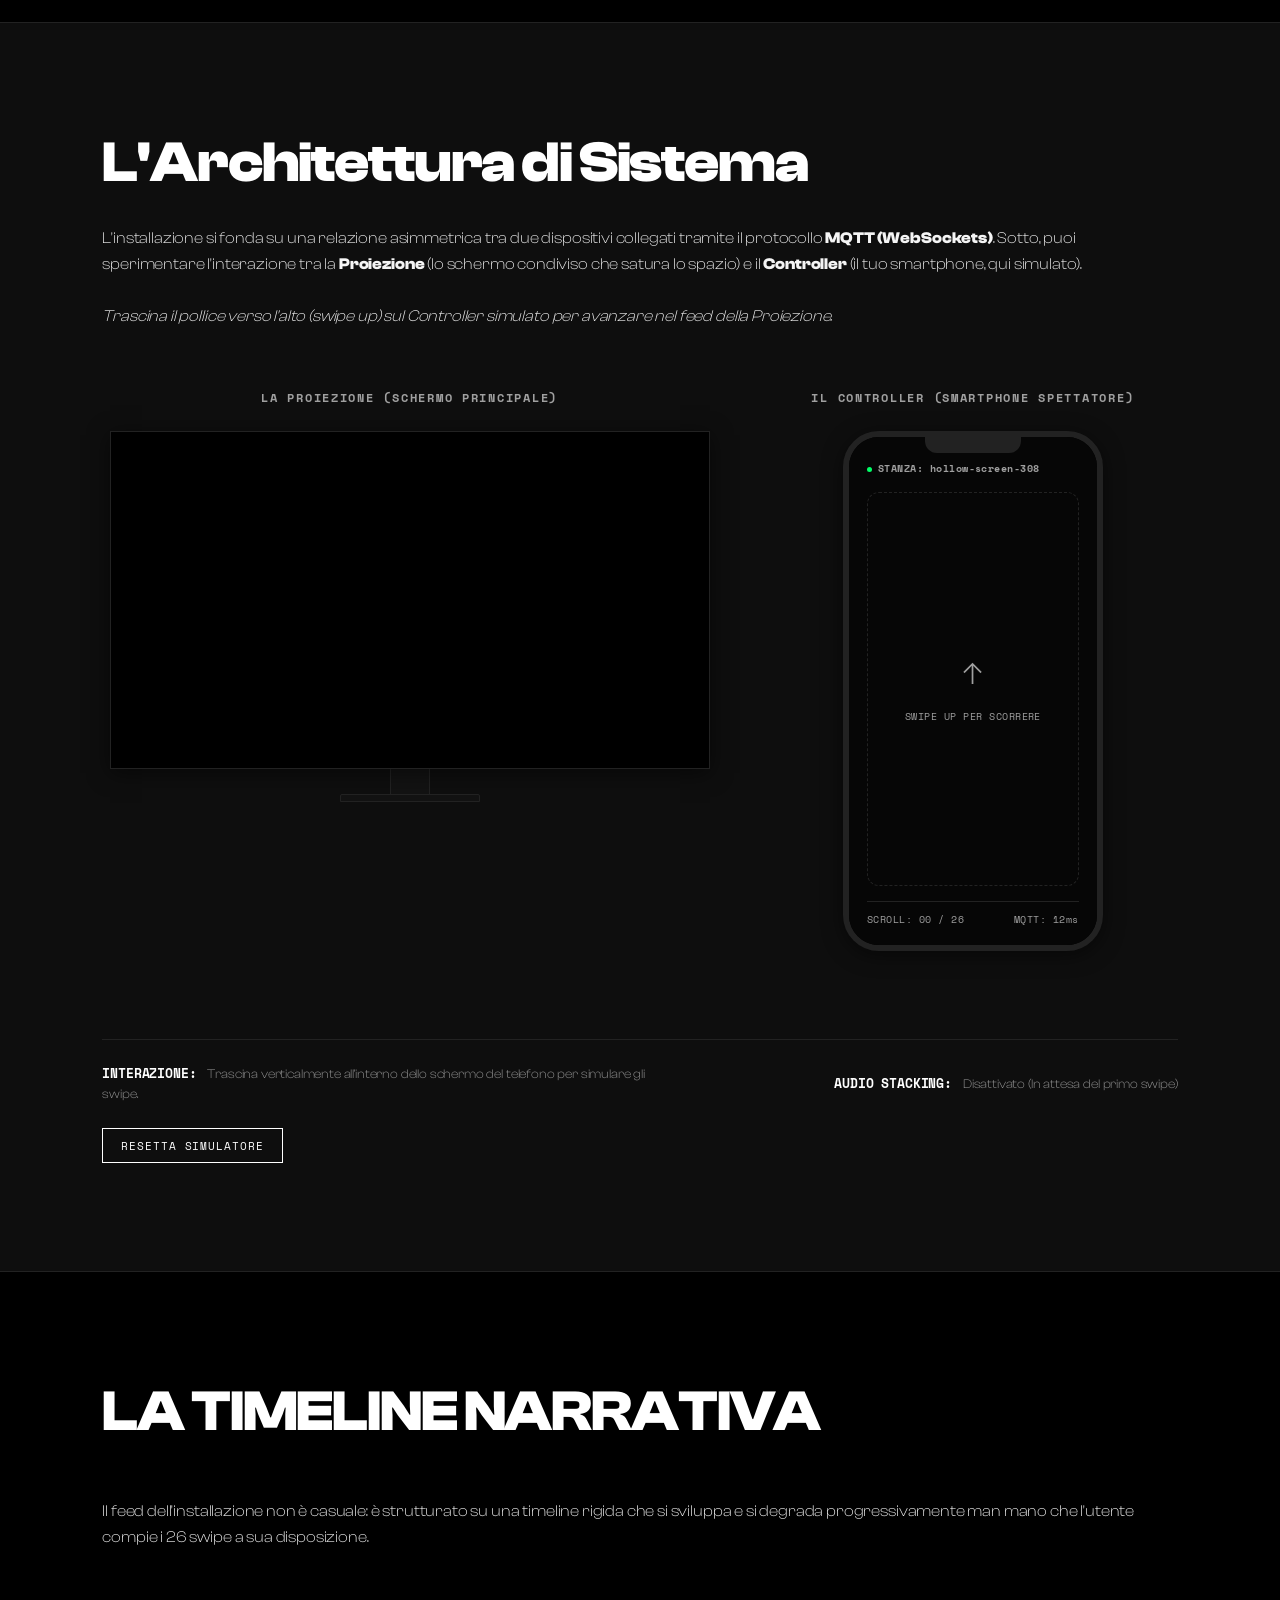
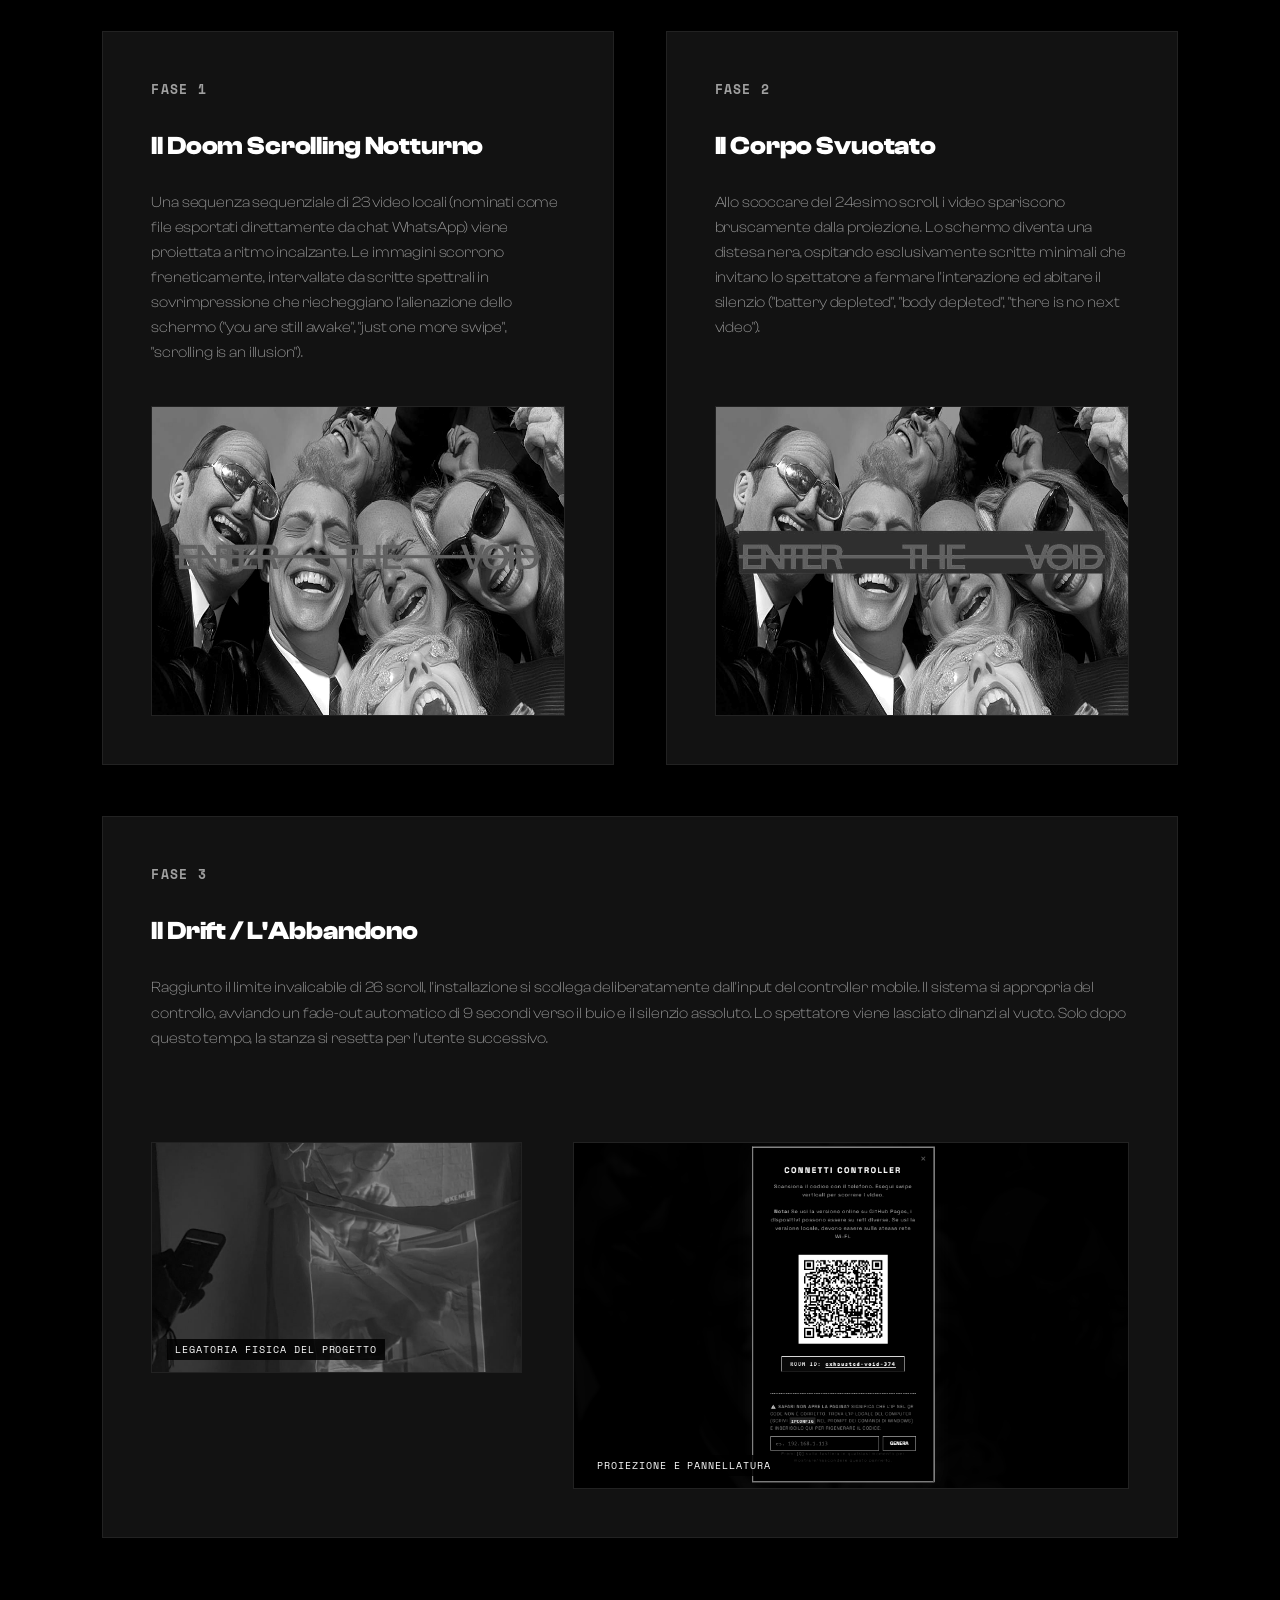
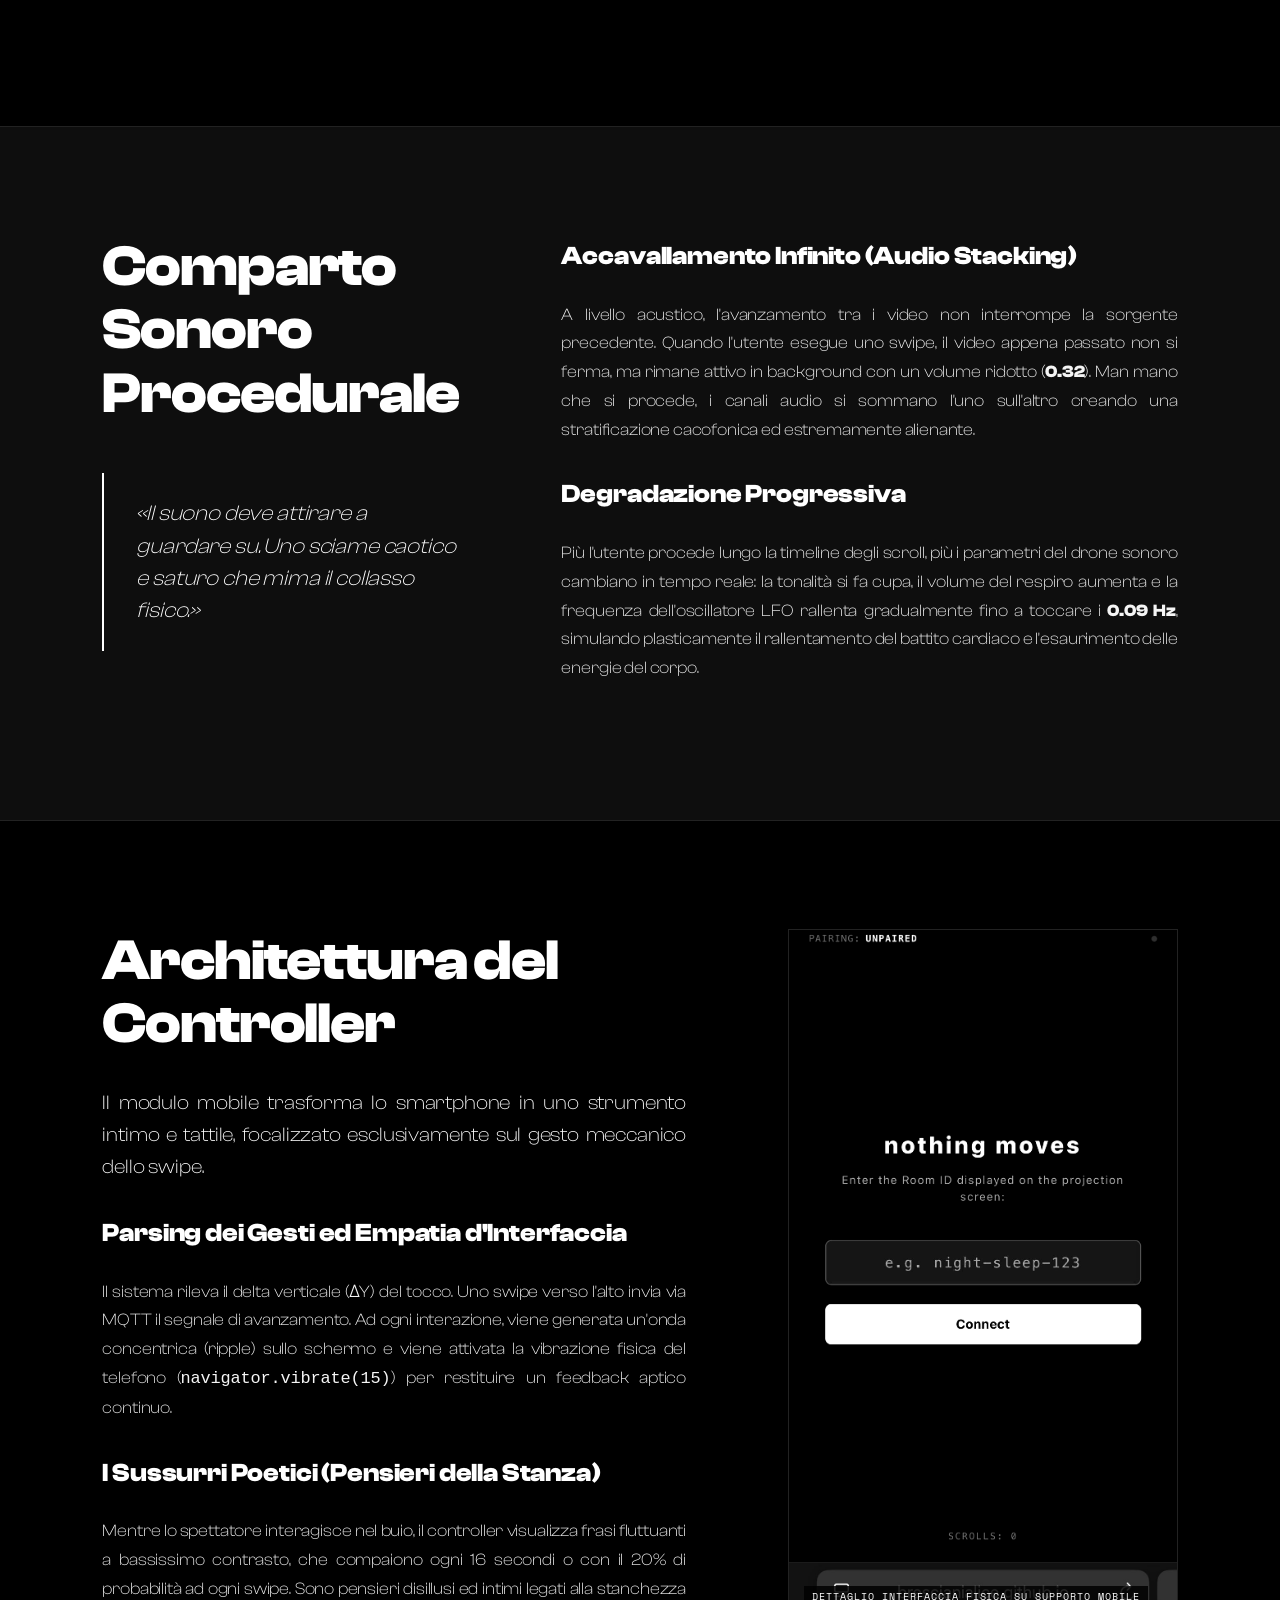
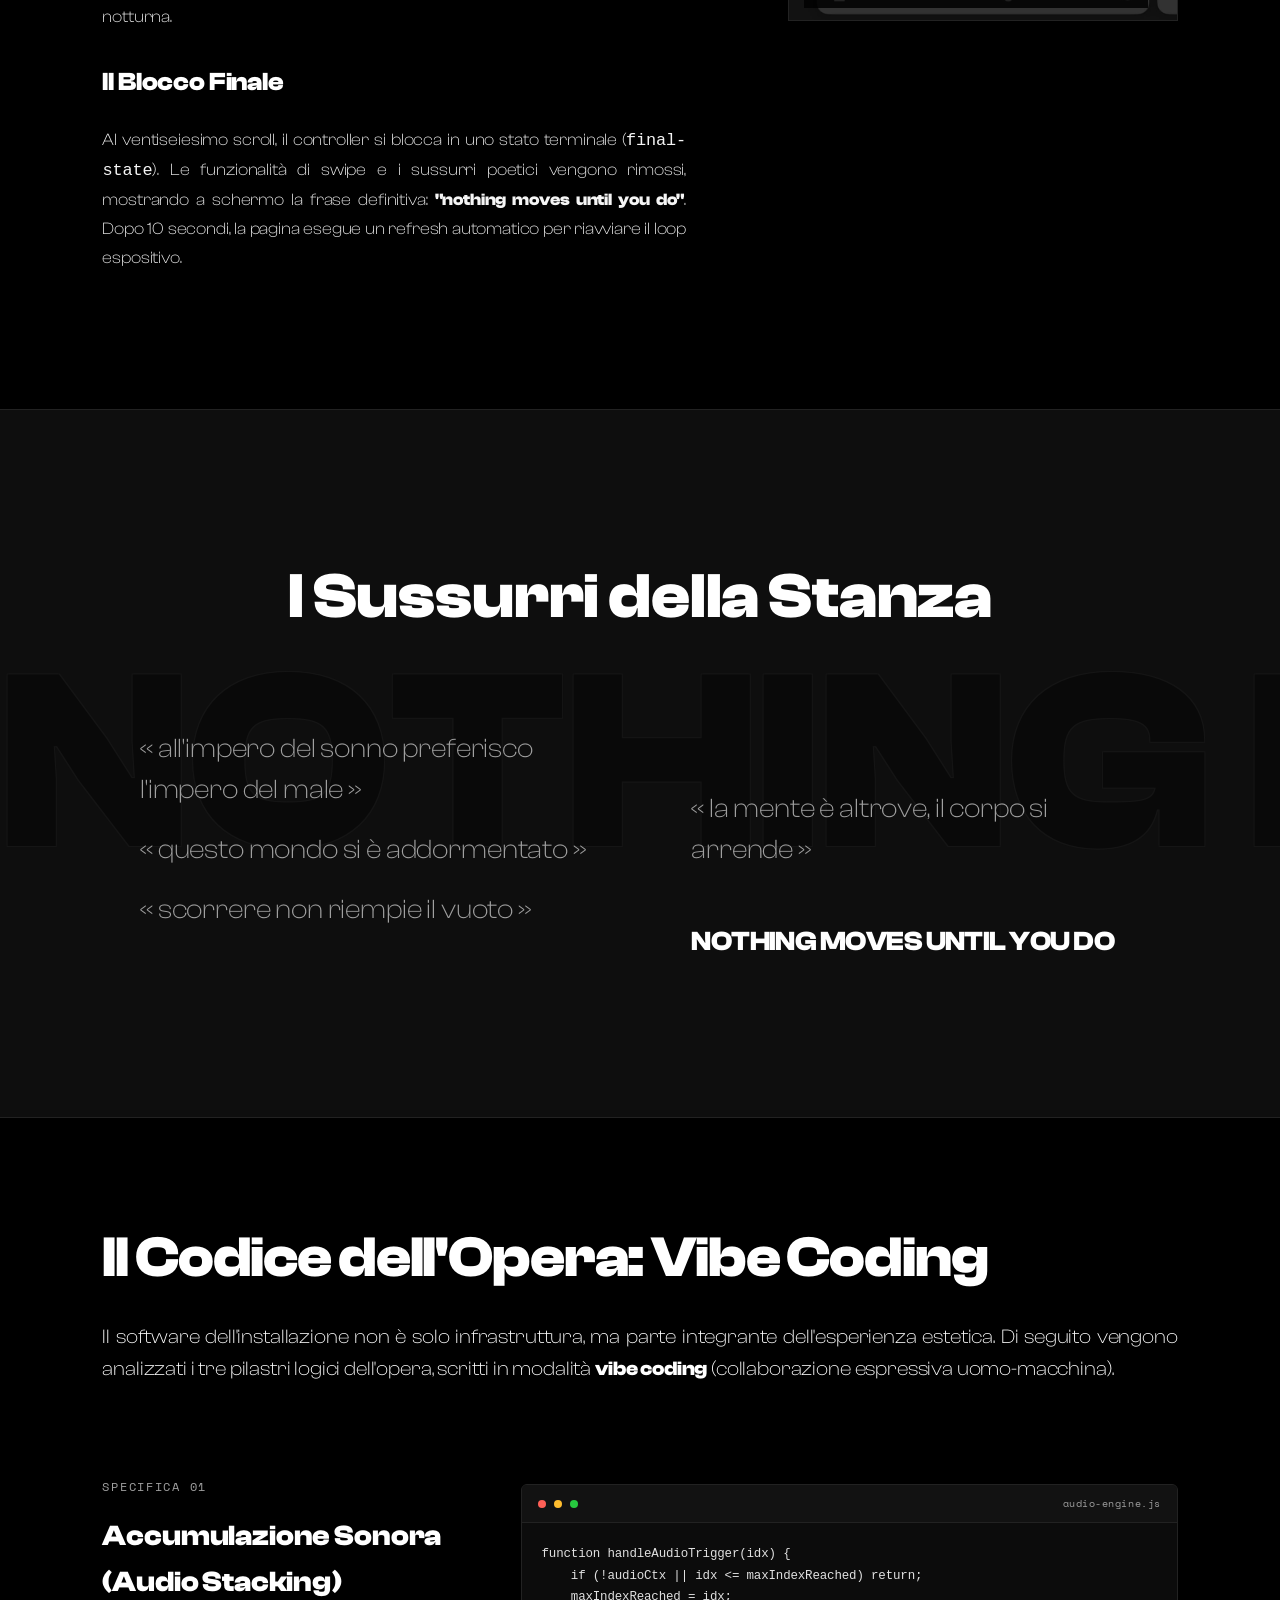
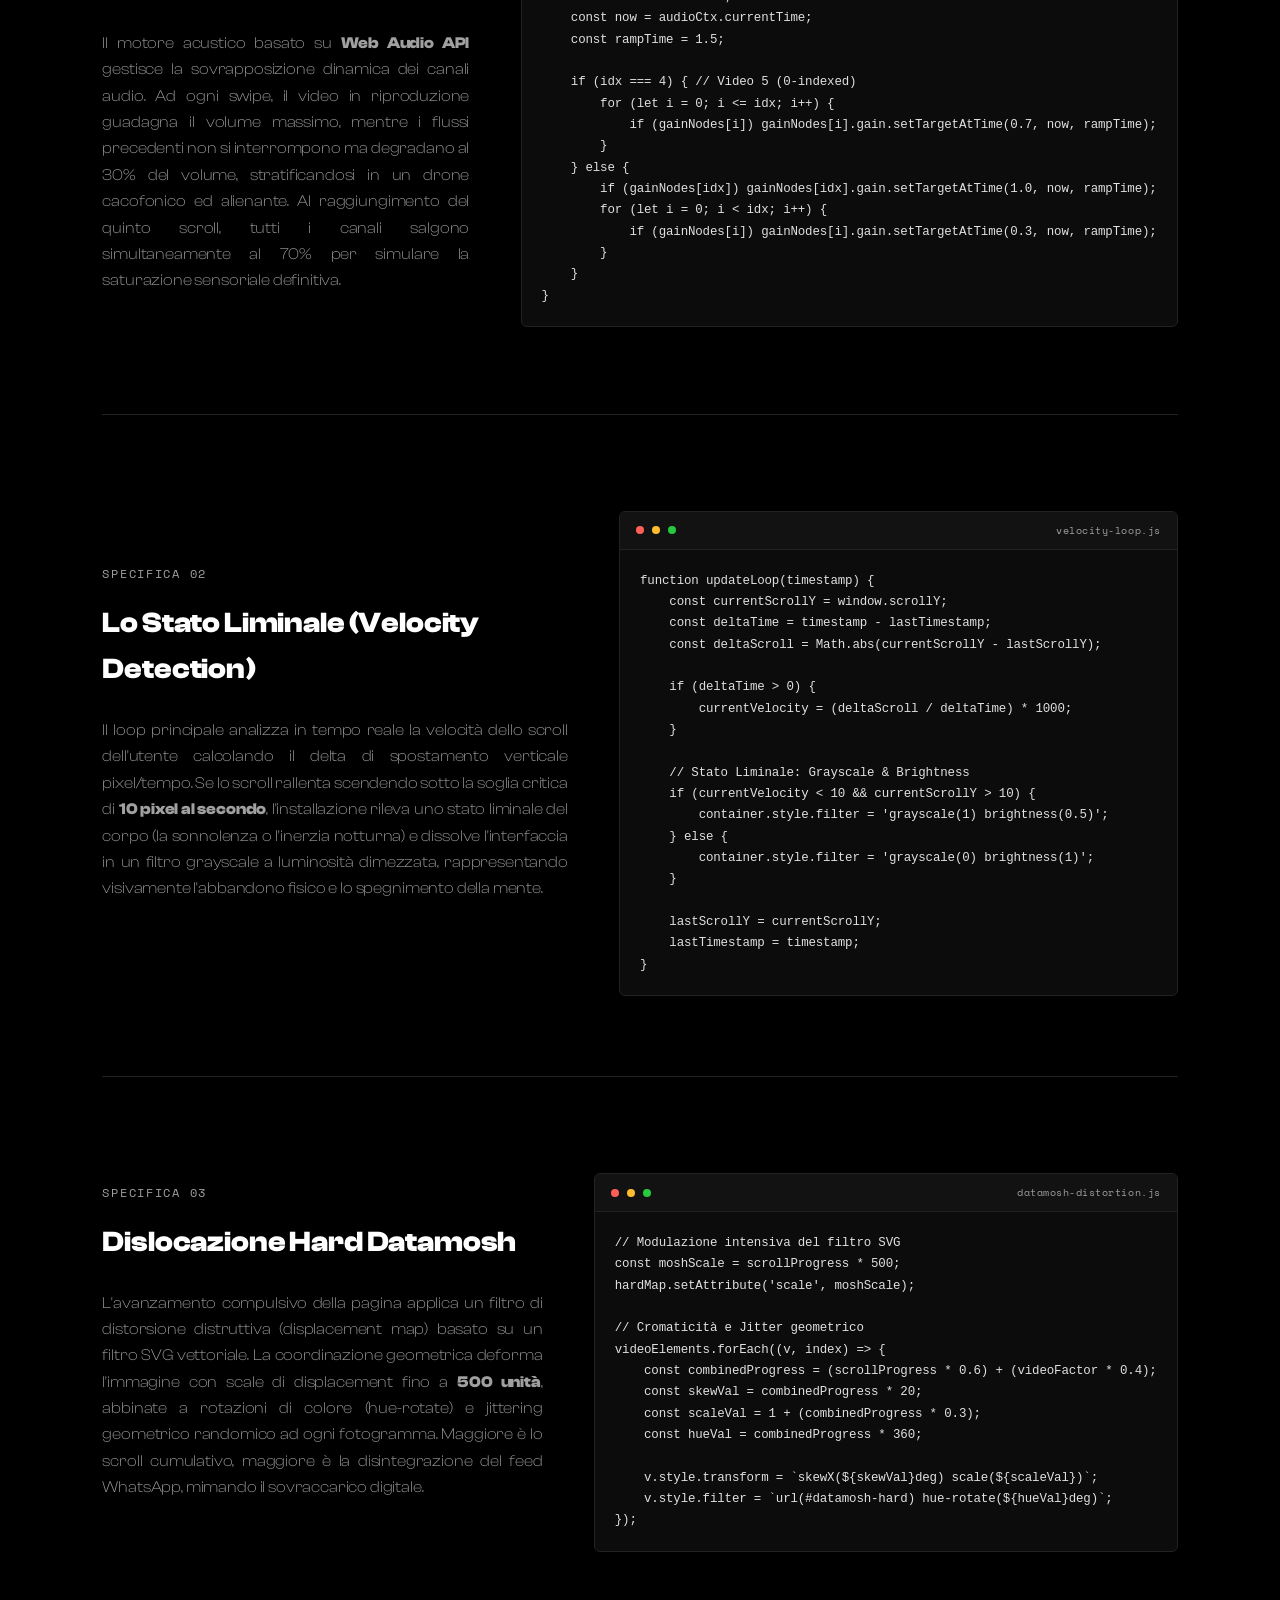
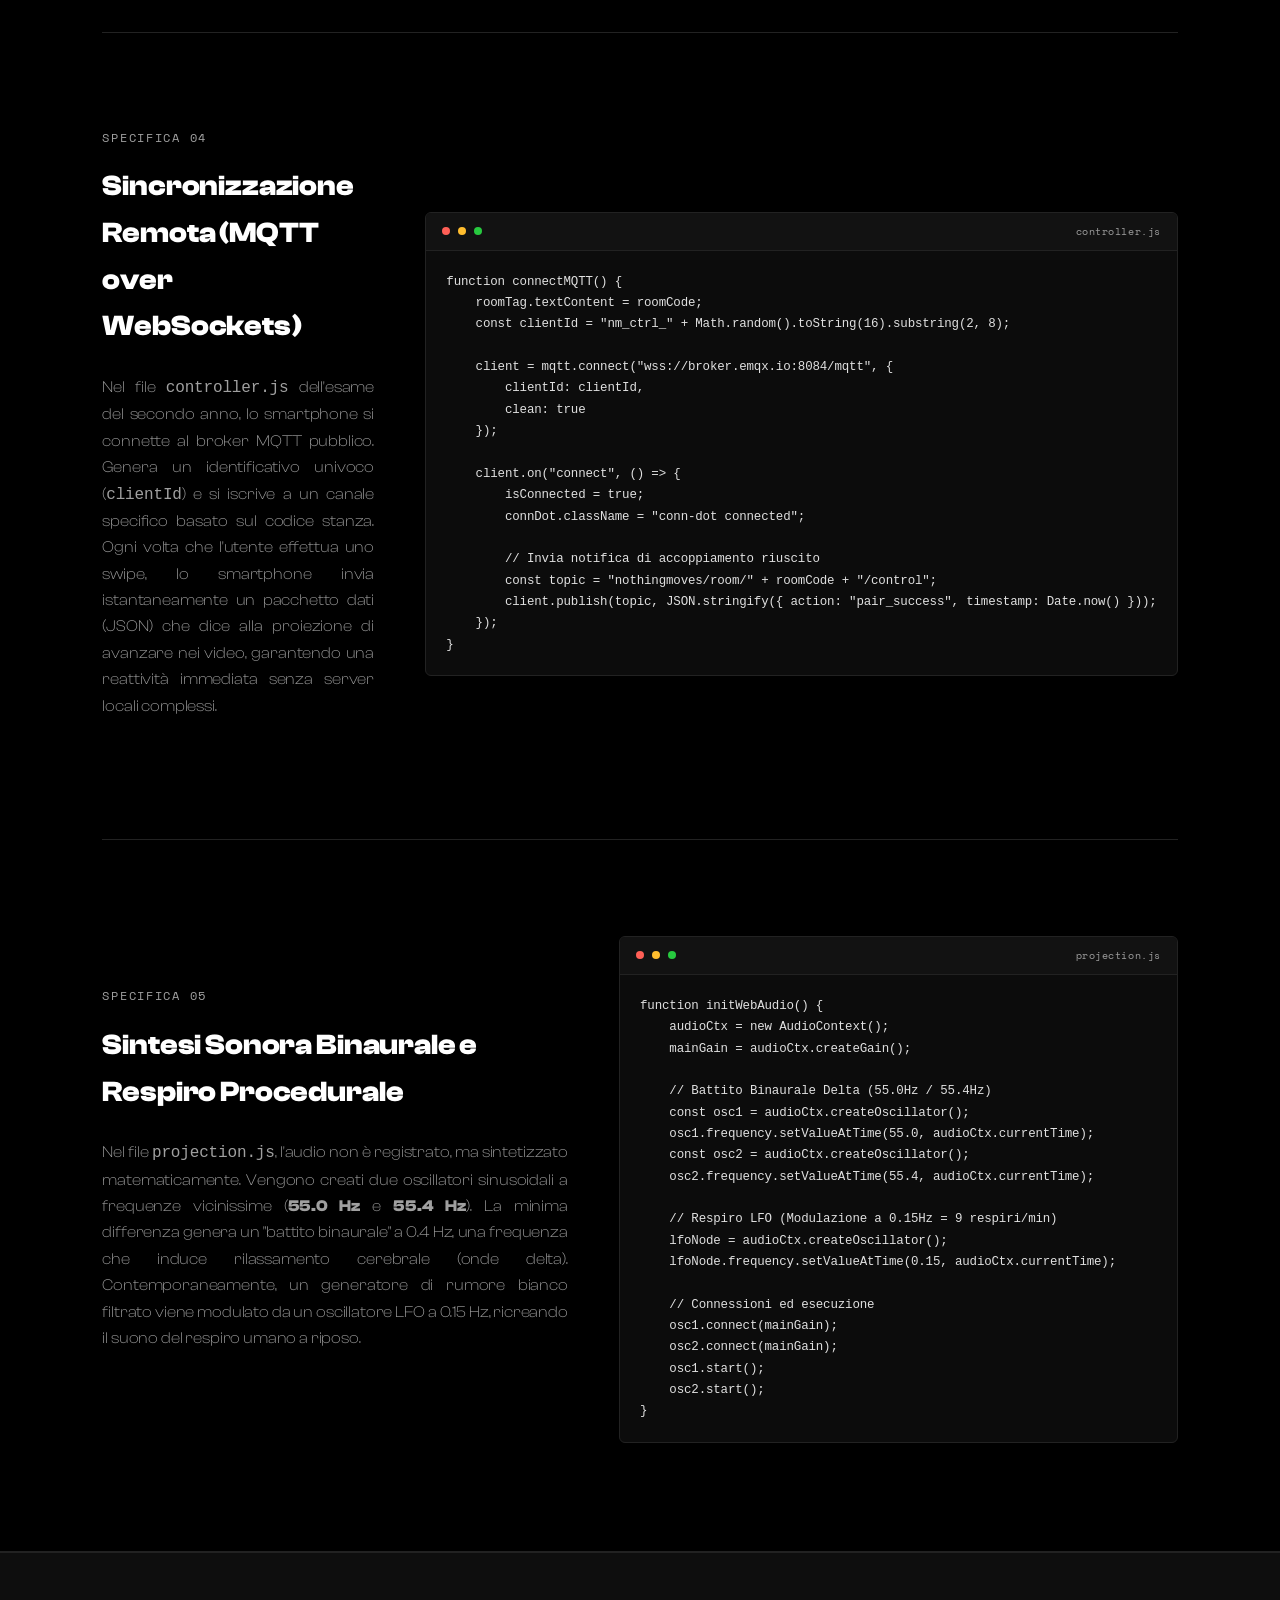
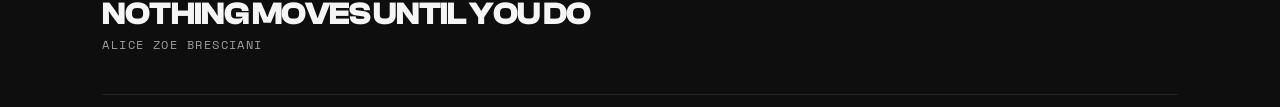
==== commit 7050e2e7: "Fix mobile overflow: rimuovi inline style, aggiungi classi responsive, clippa sezioni" ====
--- a/index.html
+++ b/index.html
@@ -1,17 +1,22 @@
 <!DOCTYPE html>
 <html lang="it" data-theme="dark">
+
 <head>
     <meta charset="UTF-8">
     <meta name="viewport" content="width=device-width, initial-scale=1.0">
     <title>NOTHING MOVES UNTIL YOU DO — Alice Zoe Bresciani</title>
-    <meta name="description" content="Nothing Moves Until You Do: Installazione artistica multi-dispositivo sul doom scrolling e la stanchezza digitale notturna. Progetto di Alice Zoe Bresciani.">
+    <meta name="description"
+        content="Nothing Moves Until You Do: Installazione artistica multi-dispositivo sul doom scrolling e la stanchezza digitale notturna. Progetto di Alice Zoe Bresciani.">
     <!-- Google Fonts -->
     <link rel="preconnect" href="https://fonts.googleapis.com">
     <link rel="preconnect" href="https://fonts.gstatic.com" crossorigin>
-    <link href="https://fonts.googleapis.com/css2?family=Inter:wght@300;400;500;700&family=Prata&family=Space+Mono:wght@400;700&display=swap" rel="stylesheet">
+    <link
+        href="https://fonts.googleapis.com/css2?family=Inter:wght@300;400;500;700&family=Prata&family=Space+Mono:wght@400;700&display=swap"
+        rel="stylesheet">
     <!-- Main CSS -->
     <link rel="stylesheet" href="style.css">
 </head>
+
 <body>
 
     <!-- Tactile Theme Toggle -->
@@ -29,38 +34,49 @@
             </video>
             <div class="video-overlay"></div>
         </div>
-        
+
         <div class="hero-content">
-            
+
             <h1 class="hero-title">NOTHING MOVES<br>UNTIL YOU DO</h1>
-            
-            <p class="hero-subtitle">Installazione artistica multi-dispositivo coordinata in tempo reale sul doom scrolling e la stanchezza digitale notturna.</p>
-            
+
+            <p class="hero-subtitle">Installazione artistica multi-dispositivo coordinata in tempo reale sul doom
+                scrolling e la stanchezza digitale notturna.</p>
+
             <div class="hero-scroll-indicator">
                 <span class="scroll-arrow">↓</span>
-                <span class="scroll-text">ESPLORA IL PROGETTO</span>
+                <span class="scroll-text"></span>
             </div>
         </div>
     </header>
 
     <!-- Main Content -->
     <main>
-        
+
         <!-- Section 1: Concept & Fragilità -->
         <section id="concept" class="section-container">
             <div class="section-layout-editorial">
                 <div class="left-col">
                     <h2 class="editorial-heading">Fragilità e ambiente estremo.</h2>
                     <div class="quote-card">
-                        <p class="quote-text">«La fragilità, cioè la propensione a rompersi, è diversa dalla mancanza di forza, la debolezza.»</p>
+                        <p class="quote-text">«La fragilità, cioè la propensione a rompersi, è diversa dalla mancanza di
+                            forza, la debolezza.»</p>
                     </div>
                 </div>
                 <div class="right-col text-column">
-                    <p class="lead-paragraph"><span class="drop-cap">U</span>n contesto nel quale le fragilità di una persona o di un gruppo di persone vengono esasperate, può essere considerato un ambiente estremo. Il nostro presente digitale, vissuto nello spazio isolato delle ore notturne, rappresenta esattamente questo genere di ambiente.</p>
-                    
-                    <p>L'opera esplora il tema del <strong>doom scrolling</strong>: la fragilità del corpo che si arrende. Il corpo che si abbandona allo scorrimento compulsivo dello schermo, spesso di notte, spesso di fronte a contenuti che fanno male ma da cui non ci si riesce a staccare.</p>
-                    
-                    <p>Il progetto non parla del doom scrolling in sé, ma di quel momento prima della soglia, lo stato liminale in cui il corpo è ancora sveglio ma la mente è già altrove. Lo schermo dello smartphone, in questa penombra sospesa, cessa di essere un mero strumento e diventa quasi un <em>oggetto transizionale</em>, analogo al peluche del bambino: un appiglio fisico che media l'angoscia del vuoto prima del sonno.</p>
+                    <p class="lead-paragraph"><span class="drop-cap">U</span>n contesto nel quale le fragilità di una
+                        persona o di un gruppo di persone vengono esasperate, può essere considerato un ambiente
+                        estremo. Il nostro presente digitale, vissuto nello spazio isolato delle ore notturne,
+                        rappresenta esattamente questo genere di ambiente.</p>
+
+                    <p>L'opera esplora il tema del <strong>doom scrolling</strong>: la fragilità del corpo che si
+                        arrende. Il corpo che si abbandona allo scorrimento compulsivo dello schermo, spesso di notte,
+                        spesso di fronte a contenuti che fanno male ma da cui non ci si riesce a staccare.</p>
+
+                    <p>Il progetto non parla del doom scrolling in sé, ma di quel momento prima della soglia, lo stato
+                        liminale in cui il corpo è ancora sveglio ma la mente è già altrove. Lo schermo dello
+                        smartphone, in questa penombra sospesa, cessa di essere un mero strumento e diventa quasi un
+                        <em>oggetto transizionale</em>, analogo al peluche del bambino: un appiglio fisico che media
+                        l'angoscia del vuoto prima del sonno.</p>
                 </div>
             </div>
         </section>
@@ -71,15 +87,19 @@
                 <div class="simulator-intro">
                     <h2 class="editorial-heading">L'Architettura di Sistema</h2>
                     <p class="text-column">
-                        L'installazione si fonda su una relazione asimmetrica tra due dispositivi collegati tramite il protocollo <strong>MQTT (WebSockets)</strong>. Sotto, puoi sperimentare l'interazione tra la <strong>Proiezione</strong> (lo schermo condiviso che satura lo spazio) e il <strong>Controller</strong> (il tuo smartphone, qui simulato). 
+                        L'installazione si fonda su una relazione asimmetrica tra due dispositivi collegati tramite il
+                        protocollo <strong>MQTT (WebSockets)</strong>. Sotto, puoi sperimentare l'interazione tra la
+                        <strong>Proiezione</strong> (lo schermo condiviso che satura lo spazio) e il
+                        <strong>Controller</strong> (il tuo smartphone, qui simulato).
                         <br><br>
-                        <em>Trascina il pollice verso l'alto (swipe up) sul Controller simulato per avanzare nel feed della Proiezione.</em>
+                        <em>Trascina il pollice verso l'alto (swipe up) sul Controller simulato per avanzare nel feed
+                            della Proiezione.</em>
                     </p>
                 </div>
 
                 <!-- Dual device simulator grid -->
                 <div class="interactive-simulator-container">
-                    
+
                     <!-- Left: Projection Screen (Desktop Monitor Mockup) -->
                     <div class="simulator-device device-projection">
                         <div class="device-label">LA PROIEZIONE (Schermo Principale)</div>
@@ -103,7 +123,7 @@
                         <div class="phone-frame">
                             <div class="phone-screen" id="phone-trackpad">
                                 <div class="phone-notch"></div>
-                                
+
                                 <div class="controller-content">
                                     <div class="connection-status">
                                         <span class="status-dot pulsing"></span>
@@ -112,7 +132,8 @@
 
                                     <div class="trackpad-area">
                                         <div class="swipe-indicator">↑</div>
-                                        <div class="trackpad-instructions" id="trackpad-instruction-text">SWIPE UP PER SCORRERE</div>
+                                        <div class="trackpad-instructions" id="trackpad-instruction-text">SWIPE UP PER
+                                            SCORRERE</div>
                                     </div>
 
                                     <div class="controller-stats">
@@ -123,7 +144,7 @@
 
                                 <!-- Floating Whispers Layer -->
                                 <div class="whisper-overlay" id="whisper-overlay"></div>
-                                
+
                                 <!-- Ripple Effect Canvas/Container -->
                                 <div class="ripple-container" id="ripple-container"></div>
                             </div>
@@ -136,7 +157,8 @@
                 <div class="simulator-legend">
                     <div class="legend-item">
                         <span class="legend-key">INTERAZIONE:</span>
-                        <span class="legend-val">Trascina verticalmente all'interno dello schermo del telefono per simulare gli swipe.</span>
+                        <span class="legend-val">Trascina verticalmente all'interno dello schermo del telefono per
+                            simulare gli swipe.</span>
                     </div>
                     <div class="legend-item">
                         <span class="legend-key">AUDIO STACKING:</span>
@@ -151,16 +173,21 @@
         <section id="timeline" class="section-container">
             <h2 class="editorial-heading block-title">La Timeline Narrativa</h2>
             <p class="process-sub-heading text-column">
-                Il feed dell'installazione non è casuale: è strutturato su una timeline rigida che si sviluppa e si degrada progressivamente man mano che l'utente compie i 26 swipe a sua disposizione.
+                Il feed dell'installazione non è casuale: è strutturato su una timeline rigida che si sviluppa e si
+                degrada progressivamente man mano che l'utente compie i 26 swipe a sua disposizione.
             </p>
-            
+
             <div class="process-steps-grid">
-                
+
                 <!-- Phase 1 -->
                 <div class="process-card">
                     <div class="card-num">FASE 1</div>
                     <h3 class="card-title">Il Doom Scrolling Notturno</h3>
-                    <p class="card-desc">Una sequenza sequenziale di 23 video locali (nominati come file esportati direttamente da chat WhatsApp) viene proiettata a ritmo incalzante. Le immagini scorrono freneticamente, intervallate da scritte spettrali in sovrimpressione che riecheggiano l'alienazione dello schermo ("you are still awake", "just one more swipe", "scrolling is an illusion").</p>
+                    <p class="card-desc">Una sequenza sequenziale di 23 video locali (nominati come file esportati
+                        direttamente da chat WhatsApp) viene proiettata a ritmo incalzante. Le immagini scorrono
+                        freneticamente, intervallate da scritte spettrali in sovrimpressione che riecheggiano
+                        l'alienazione dello schermo ("you are still awake", "just one more swipe", "scrolling is an
+                        illusion").</p>
                     <div class="card-image-holder">
                         <img src="sorgenti/1 (2).jpg" alt="Fase 1: Interfaccia e Video Feed">
                     </div>
@@ -170,17 +197,24 @@
                 <div class="process-card">
                     <div class="card-num">FASE 2</div>
                     <h3 class="card-title">Il Corpo Svuotato</h3>
-                    <p class="card-desc">Allo scoccare del 24esimo scroll, i video spariscono bruscamente dalla proiezione. Lo schermo diventa una distesa nera, ospitando esclusivamente scritte minimali che invitano lo spettatore a fermare l'interazione ed abitare il silenzio ("battery depleted", "body depleted", "there is no next video").</p>
+                    <p class="card-desc">Allo scoccare del 24esimo scroll, i video spariscono bruscamente dalla
+                        proiezione. Lo schermo diventa una distesa nera, ospitando esclusivamente scritte minimali che
+                        invitano lo spettatore a fermare l'interazione ed abitare il silenzio ("battery depleted", "body
+                        depleted", "there is no next video").</p>
                     <div class="card-image-holder">
                         <img src="sorgenti/1 (1).jpg" alt="Fase 2: Svuotamento e Nero">
                     </div>
                 </div>
 
                 <!-- Phase 3 -->
-                <div class="process-card" style="grid-column: span 2;">
+                <div class="process-card process-card-wide">
                     <div class="card-num">FASE 3</div>
                     <h3 class="card-title">Il Drift / L'Abbandono</h3>
-                    <p class="card-desc">Raggiunto il limite invalicabile di 26 scroll, l'installazione si scollega deliberatamente dall'input del controller mobile. Il sistema si appropria del controllo, avviando un fade-out automatico di 9 secondi verso il buio e il silenzio assoluto. Lo spettatore viene lasciato dinanzi al vuoto. Solo dopo questo tempo, la stanza si resetta per l'utente successivo.</p>
+                    <p class="card-desc">Raggiunto il limite invalicabile di 26 scroll, l'installazione si scollega
+                        deliberatamente dall'input del controller mobile. Il sistema si appropria del controllo,
+                        avviando un fade-out automatico di 9 secondi verso il buio e il silenzio assoluto. Lo spettatore
+                        viene lasciato dinanzi al vuoto. Solo dopo questo tempo, la stanza si resetta per l'utente
+                        successivo.</p>
                     <div class="installation-gallery">
                         <div class="gallery-item">
                             <img src="sorgenti/FOTO INSTALLAZIONE.jpeg" alt="Fase 3: Allestimento Legatoria">
@@ -202,36 +236,52 @@
                 <div class="left-col">
                     <h2 class="editorial-heading">Comparto Sonoro Procedurale</h2>
                     <div class="quote-card">
-                        <p class="quote-text">«Il suono deve attirare a guardare su. Uno sciame caotico e saturo che mima il collasso fisico.»</p>
+                        <p class="quote-text">«Il suono deve attirare a guardare su. Uno sciame caotico e saturo che
+                            mima il collasso fisico.»</p>
                     </div>
                 </div>
                 <div class="right-col text-column">
                     <h3 class="card-title">Accavallamento Infinito (Audio Stacking)</h3>
-                    <p>A livello acustico, l'avanzamento tra i video non interrompe la sorgente precedente. Quando l'utente esegue uno swipe, il video appena passato non si ferma, ma rimane attivo in background con un volume ridotto (<strong>0.32</strong>). Man mano che si procede, i canali audio si sommano l'uno sull'altro creando una stratificazione cacofonica ed estremamente alienante.</p>
-                    
+                    <p>A livello acustico, l'avanzamento tra i video non interrompe la sorgente precedente. Quando
+                        l'utente esegue uno swipe, il video appena passato non si ferma, ma rimane attivo in background
+                        con un volume ridotto (<strong>0.32</strong>). Man mano che si procede, i canali audio si
+                        sommano l'uno sull'altro creando una stratificazione cacofonica ed estremamente alienante.</p>
+
                     <h3 class="card-title">Degradazione Progressiva</h3>
-                    <p>Più l'utente procede lungo la timeline degli scroll, più i parametri del drone sonoro cambiano in tempo reale: la tonalità si fa cupa, il volume del respiro aumenta e la frequenza dell'oscillatore LFO rallenta gradualmente fino a toccare i <strong>0.09 Hz</strong>, simulando plasticamente il rallentamento del battito cardiaco e l'esaurimento delle energie del corpo.</p>
+                    <p>Più l'utente procede lungo la timeline degli scroll, più i parametri del drone sonoro cambiano in
+                        tempo reale: la tonalità si fa cupa, il volume del respiro aumenta e la frequenza
+                        dell'oscillatore LFO rallenta gradualmente fino a toccare i <strong>0.09 Hz</strong>, simulando
+                        plasticamente il rallentamento del battito cardiaco e l'esaurimento delle energie del corpo.</p>
                 </div>
             </div>
         </section>
 
         <!-- Section 5: Architettura del Controller -->
         <section id="controller-spec" class="section-container">
-            <div class="section-layout-editorial" style="grid-template-columns: 1.8fr 1.2fr;">
+            <div class="section-layout-editorial section-layout-2col">
                 <div class="left-col text-column">
                     <h2 class="editorial-heading">Architettura del Controller</h2>
-                    <p class="lead-paragraph">Il modulo mobile trasforma lo smartphone in uno strumento intimo e tattile, focalizzato esclusivamente sul gesto meccanico dello swipe.</p>
-                    
+                    <p class="lead-paragraph">Il modulo mobile trasforma lo smartphone in uno strumento intimo e
+                        tattile, focalizzato esclusivamente sul gesto meccanico dello swipe.</p>
+
                     <h3 class="card-title">Parsing dei Gesti ed Empatia d'Interfaccia</h3>
-                    <p>Il sistema rileva il delta verticale (ΔY) del tocco. Uno swipe verso l'alto invia via MQTT il segnale di avanzamento. Ad ogni interazione, viene generata un'onda concentrica (ripple) sullo schermo e viene attivata la vibrazione fisica del telefono (<code>navigator.vibrate(15)</code>) per restituire un feedback aptico continuo.</p>
-                    
+                    <p>Il sistema rileva il delta verticale (ΔY) del tocco. Uno swipe verso l'alto invia via MQTT il
+                        segnale di avanzamento. Ad ogni interazione, viene generata un'onda concentrica (ripple) sullo
+                        schermo e viene attivata la vibrazione fisica del telefono (<code>navigator.vibrate(15)</code>)
+                        per restituire un feedback aptico continuo.</p>
+
                     <h3 class="card-title">I Sussurri Poetici (Pensieri della Stanza)</h3>
-                    <p>Mentre lo spettatore interagisce nel buio, il controller visualizza frasi fluttuanti a bassissimo contrasto, che compaiono ogni 16 secondi o con il 20% di probabilità ad ogni swipe. Sono pensieri disillusi ed intimi legati alla stanchezza notturna.</p>
-                    
+                    <p>Mentre lo spettatore interagisce nel buio, il controller visualizza frasi fluttuanti a bassissimo
+                        contrasto, che compaiono ogni 16 secondi o con il 20% di probabilità ad ogni swipe. Sono
+                        pensieri disillusi ed intimi legati alla stanchezza notturna.</p>
+
                     <h3 class="card-title">Il Blocco Finale</h3>
-                    <p>Al ventiseiesimo scroll, il controller si blocca in uno stato terminale (<code>final-state</code>). Le funzionalità di swipe e i sussurri poetici vengono rimossi, mostrando a schermo la frase definitiva: <strong>"nothing moves until you do"</strong>. Dopo 10 secondi, la pagina esegue un refresh automatico per riavviare il loop espositivo.</p>
-                </div>
-                
+                    <p>Al ventiseiesimo scroll, il controller si blocca in uno stato terminale
+                        (<code>final-state</code>). Le funzionalità di swipe e i sussurri poetici vengono rimossi,
+                        mostrando a schermo la frase definitiva: <strong>"nothing moves until you do"</strong>. Dopo 10
+                        secondi, la pagina esegue un refresh automatico per riavviare il loop espositivo.</p>
+                </div>
+
                 <div class="right-col">
                     <!-- Photo of mobile unit -->
                     <div class="gallery-item" style="aspect-ratio: 9/16; margin-bottom: 2rem;">
@@ -243,7 +293,7 @@
         </section>
 
         <!-- Section 6: I Sussurri Fluttuanti (Aesthetic scroll marquee) -->
-        <section id="whispers-marquee" class="section-container dark-strip lyrics-section" style="padding: 10vh 8vw;">
+        <section id="whispers-marquee" class="section-container dark-strip lyrics-section">
             <div class="lyrics-bg-words">
                 <div class="marquee-track">
                     <span>NOTHING MOVES UNTIL YOU DO</span>
@@ -272,7 +322,10 @@
             <div class="section-layout-editorial" style="grid-template-columns: 1fr;">
                 <div class="full-col text-column">
                     <h2 class="editorial-heading">Il Codice dell'Opera: Vibe Coding</h2>
-                    <p class="lead-paragraph">Il software dell'installazione non è solo infrastruttura, ma parte integrante dell'esperienza estetica. Di seguito vengono analizzati i tre pilastri logici dell'opera, scritti in modalità <strong>vibe coding</strong> (collaborazione espressiva uomo-macchina).</p>
+                    <p class="lead-paragraph">Il software dell'installazione non è solo infrastruttura, ma parte
+                        integrante dell'esperienza estetica. Di seguito vengono analizzati i tre pilastri logici
+                        dell'opera, scritti in modalità <strong>vibe coding</strong> (collaborazione espressiva
+                        uomo-macchina).</p>
                 </div>
             </div>
 
@@ -282,12 +335,18 @@
                     <div class="analysis-text">
                         <span class="spec-number">SPECIFICA 01</span>
                         <h3 class="card-title">Accumulazione Sonora (Audio Stacking)</h3>
-                        <p class="card-desc">Il motore acustico basato su <strong>Web Audio API</strong> gestisce la sovrapposizione dinamica dei canali audio. Ad ogni swipe, il video in riproduzione guadagna il volume massimo, mentre i flussi precedenti non si interrompono ma degradano al 30% del volume, stratificandosi in un drone cacofonico ed alienante. Al raggiungimento del quinto scroll, tutti i canali salgono simultaneamente al 70% per simulare la saturazione sensoriale definitiva.</p>
+                        <p class="card-desc">Il motore acustico basato su <strong>Web Audio API</strong> gestisce la
+                            sovrapposizione dinamica dei canali audio. Ad ogni swipe, il video in riproduzione guadagna
+                            il volume massimo, mentre i flussi precedenti non si interrompono ma degradano al 30% del
+                            volume, stratificandosi in un drone cacofonico ed alienante. Al raggiungimento del quinto
+                            scroll, tutti i canali salgono simultaneamente al 70% per simulare la saturazione sensoriale
+                            definitiva.</p>
                     </div>
                     <div class="analysis-code">
                         <div class="code-editor-mock">
                             <div class="editor-bar">
-                                <span class="editor-dot"></span><span class="editor-dot"></span><span class="editor-dot"></span>
+                                <span class="editor-dot"></span><span class="editor-dot"></span><span
+                                    class="editor-dot"></span>
                                 <span class="editor-filename">audio-engine.js</span>
                             </div>
                             <pre><code>function handleAudioTrigger(idx) {
@@ -316,12 +375,18 @@
                     <div class="analysis-text">
                         <span class="spec-number">SPECIFICA 02</span>
                         <h3 class="card-title">Lo Stato Liminale (Velocity Detection)</h3>
-                        <p class="card-desc">Il loop principale analizza in tempo reale la velocità dello scroll dell'utente calcolando il delta di spostamento verticale pixel/tempo. Se lo scroll rallenta scendendo sotto la soglia critica di <strong>10 pixel al secondo</strong>, l'installazione rileva uno stato liminale del corpo (la sonnolenza o l'inerzia notturna) e dissolve l'interfaccia in un filtro grayscale a luminosità dimezzata, rappresentando visivamente l'abbandono fisico e lo spegnimento della mente.</p>
+                        <p class="card-desc">Il loop principale analizza in tempo reale la velocità dello scroll
+                            dell'utente calcolando il delta di spostamento verticale pixel/tempo. Se lo scroll rallenta
+                            scendendo sotto la soglia critica di <strong>10 pixel al secondo</strong>, l'installazione
+                            rileva uno stato liminale del corpo (la sonnolenza o l'inerzia notturna) e dissolve
+                            l'interfaccia in un filtro grayscale a luminosità dimezzata, rappresentando visivamente
+                            l'abbandono fisico e lo spegnimento della mente.</p>
                     </div>
                     <div class="analysis-code">
                         <div class="code-editor-mock">
                             <div class="editor-bar">
-                                <span class="editor-dot"></span><span class="editor-dot"></span><span class="editor-dot"></span>
+                                <span class="editor-dot"></span><span class="editor-dot"></span><span
+                                    class="editor-dot"></span>
                                 <span class="editor-filename">velocity-loop.js</span>
                             </div>
                             <pre><code>function updateLoop(timestamp) {
@@ -352,12 +417,18 @@
                     <div class="analysis-text">
                         <span class="spec-number">SPECIFICA 03</span>
                         <h3 class="card-title">Dislocazione Hard Datamosh</h3>
-                        <p class="card-desc">L'avanzamento compulsivo della pagina applica un filtro di distorsione distruttiva (displacement map) basato su un filtro SVG vettoriale. La coordinazione geometrica deforma l'immagine con scale di displacement fino a <strong>500 unità</strong>, abbinate a rotazioni di colore (hue-rotate) e jittering geometrico randomico ad ogni fotogramma. Maggiore è lo scroll cumulativo, maggiore è la disintegrazione del feed WhatsApp, mimando il sovraccarico digitale.</p>
+                        <p class="card-desc">L'avanzamento compulsivo della pagina applica un filtro di distorsione
+                            distruttiva (displacement map) basato su un filtro SVG vettoriale. La coordinazione
+                            geometrica deforma l'immagine con scale di displacement fino a <strong>500 unità</strong>,
+                            abbinate a rotazioni di colore (hue-rotate) e jittering geometrico randomico ad ogni
+                            fotogramma. Maggiore è lo scroll cumulativo, maggiore è la disintegrazione del feed
+                            WhatsApp, mimando il sovraccarico digitale.</p>
                     </div>
                     <div class="analysis-code">
                         <div class="code-editor-mock">
                             <div class="editor-bar">
-                                <span class="editor-dot"></span><span class="editor-dot"></span><span class="editor-dot"></span>
+                                <span class="editor-dot"></span><span class="editor-dot"></span><span
+                                    class="editor-dot"></span>
                                 <span class="editor-filename">datamosh-distortion.js</span>
                             </div>
                             <pre><code>// Modulazione intensiva del filtro SVG
@@ -383,12 +454,18 @@
                     <div class="analysis-text">
                         <span class="spec-number">SPECIFICA 04</span>
                         <h3 class="card-title">Sincronizzazione Remota (MQTT over WebSockets)</h3>
-                        <p class="card-desc">Nel file <code>controller.js</code> dell'esame del secondo anno, lo smartphone si connette al broker MQTT pubblico. Genera un identificativo univoco (<code>clientId</code>) e si iscrive a un canale specifico basato sul codice stanza. Ogni volta che l'utente effettua uno swipe, lo smartphone invia istantaneamente un pacchetto dati (JSON) che dice alla proiezione di avanzare nei video, garantendo una reattività immediata senza server locali complessi.</p>
+                        <p class="card-desc">Nel file <code>controller.js</code> dell'esame del secondo anno, lo
+                            smartphone si connette al broker MQTT pubblico. Genera un identificativo univoco
+                            (<code>clientId</code>) e si iscrive a un canale specifico basato sul codice stanza. Ogni
+                            volta che l'utente effettua uno swipe, lo smartphone invia istantaneamente un pacchetto dati
+                            (JSON) che dice alla proiezione di avanzare nei video, garantendo una reattività immediata
+                            senza server locali complessi.</p>
                     </div>
                     <div class="analysis-code">
                         <div class="code-editor-mock">
                             <div class="editor-bar">
-                                <span class="editor-dot"></span><span class="editor-dot"></span><span class="editor-dot"></span>
+                                <span class="editor-dot"></span><span class="editor-dot"></span><span
+                                    class="editor-dot"></span>
                                 <span class="editor-filename">controller.js</span>
                             </div>
                             <pre><code>function connectMQTT() {
@@ -418,12 +495,18 @@
                     <div class="analysis-text">
                         <span class="spec-number">SPECIFICA 05</span>
                         <h3 class="card-title">Sintesi Sonora Binaurale e Respiro Procedurale</h3>
-                        <p class="card-desc">Nel file <code>projection.js</code>, l'audio non è registrato, ma sintetizzato matematicamente. Vengono creati due oscillatori sinusoidali a frequenze vicinissime (<strong>55.0 Hz</strong> e <strong>55.4 Hz</strong>). La minima differenza genera un "battito binaurale" a 0.4 Hz, una frequenza che induce rilassamento cerebrale (onde delta). Contemporaneamente, un generatore di rumore bianco filtrato viene modulato da un oscillatore LFO a 0.15 Hz, ricreando il suono del respiro umano a riposo.</p>
+                        <p class="card-desc">Nel file <code>projection.js</code>, l'audio non è registrato, ma
+                            sintetizzato matematicamente. Vengono creati due oscillatori sinusoidali a frequenze
+                            vicinissime (<strong>55.0 Hz</strong> e <strong>55.4 Hz</strong>). La minima differenza
+                            genera un "battito binaurale" a 0.4 Hz, una frequenza che induce rilassamento cerebrale
+                            (onde delta). Contemporaneamente, un generatore di rumore bianco filtrato viene modulato da
+                            un oscillatore LFO a 0.15 Hz, ricreando il suono del respiro umano a riposo.</p>
                     </div>
                     <div class="analysis-code">
                         <div class="code-editor-mock">
                             <div class="editor-bar">
-                                <span class="editor-dot"></span><span class="editor-dot"></span><span class="editor-dot"></span>
+                                <span class="editor-dot"></span><span class="editor-dot"></span><span
+                                    class="editor-dot"></span>
                                 <span class="editor-filename">projection.js</span>
                             </div>
                             <pre><code>function initWebAudio() {
@@ -470,7 +553,8 @@
                 <p class="footer-license">
                     Typeface: <strong>Clash Display</strong> by Indian Type Foundry (ITF) —
                     free for personal &amp; commercial use under the
-                    <a href="https://www.fontshare.com/fonts/clash-display" target="_blank" rel="noopener" class="footer-link">Fontshare Free License</a>.
+                    <a href="https://www.fontshare.com/fonts/clash-display" target="_blank" rel="noopener"
+                        class="footer-link">Fontshare Free License</a>.
                 </p>
 
             </div>
@@ -481,4 +565,5 @@
     <!-- Main JavaScript -->
     <script src="script.js"></script>
 </body>
-</html>
+
+</html>
--- a/style.css
+++ b/style.css
@@ -79,6 +79,8 @@
     scroll-behavior: smooth;
     font-size: 16px;
     background-color: var(--color-bg);
+    overflow-x: hidden;
+    max-width: 100%;
 }
 
 body {
@@ -89,6 +91,8 @@
     line-height: 1.62;
     letter-spacing: -0.01em;
     overflow-x: hidden;
+    max-width: 100%;
+    width: 100%;
     transition: background-color 0.5s ease, color 0.5s ease;
 }
 
@@ -278,6 +282,9 @@
     padding: 12vh 8vw;
     border-bottom: 1px solid var(--color-border);
     position: relative;
+    overflow: hidden;
+    box-sizing: border-box;
+    max-width: 100%;
 }
 
 .dark-strip {
@@ -323,6 +330,16 @@
     gap: 8vw;
     max-width: 1400px;
     margin: 0 auto;
+}
+
+/* Variante 2 colonne asimmetriche (es. testo + foto) */
+.section-layout-2col {
+    grid-template-columns: 1.8fr 1.2fr;
+}
+
+/* Process card a larghezza piena su desktop */
+.process-card-wide {
+    grid-column: span 2;
 }
 
 .lead-paragraph {
@@ -1202,6 +1219,8 @@
     overflow: hidden;
     box-shadow: var(--shadow-subtle);
     width: 100%;
+    max-width: 100%;
+    box-sizing: border-box;
 }
 
 .editor-bar {
@@ -1235,12 +1254,15 @@
 .code-editor-mock pre {
     margin: 0;
     padding: 20px;
-    overflow-x: auto;
+    overflow-x: auto;        /* scroll dentro il box, non espande la pagina */
+    max-width: 100%;
+    box-sizing: border-box;
     font-family: var(--font-mono);
     font-size: 0.78rem;
     line-height: 1.55;
     color: #e0e0e0;
     text-align: left;
+    word-break: break-word;
 }
 
 /* Light theme overrides for code editor */
@@ -1365,3 +1387,250 @@
     color: #c0bdb8;
 }
 
+/* ==========================================================================
+   MOBILE RESPONSIVE — 768px e inferiori
+   ========================================================================== */
+
+@media (max-width: 768px) {
+
+    /* --- Prevent any horizontal overflow --- */
+    * { max-width: 100%; }
+
+    pre, code {
+        white-space: pre-wrap;
+        word-break: break-all;
+        overflow-x: hidden;
+    }
+
+    /* --- Tipografia generale --- */
+    html { font-size: 15px; }
+
+    .hero-title {
+        font-size: clamp(2.8rem, 11vw, 4rem);
+        line-height: 0.95;
+    }
+
+    .hero-subtitle {
+        font-size: 1rem;
+    }
+
+    .editorial-heading {
+        font-size: clamp(1.8rem, 7vw, 2.8rem);
+    }
+
+    /* --- Pulsante tema: più piccolo e alto --- */
+    .theme-toggle {
+        top: 14px;
+        right: 14px;
+        padding: 6px 11px;
+        font-size: 0.65rem;
+    }
+
+    /* --- Hero scroll indicator --- */
+    .hero-scroll-indicator {
+        bottom: 3vh;
+    }
+
+    /* --- Sezioni container --- */
+    .section-container {
+        padding: 8vh 5vw;
+    }
+
+    /* --- Layout editoriale: colonna singola --- */
+    .section-layout-editorial {
+        grid-template-columns: 1fr;
+        gap: 5vh;
+    }
+
+    /* --- Drop cap più piccola --- */
+    .drop-cap {
+        font-size: 3.5rem;
+        padding-right: 8px;
+    }
+
+    /* --- Quote card --- */
+    .quote-text {
+        font-size: 1.1rem;
+    }
+
+    /* --- Simulator: colonna singola --- */
+    .interactive-simulator-container {
+        flex-direction: column;
+        align-items: center;
+        gap: 4vh;
+    }
+
+    .simulator-device {
+        min-width: 0 !important;
+        width: 100% !important;
+        max-width: 100%;
+        flex: unset;
+    }
+
+    .simulator-device.device-controller {
+        min-width: 0 !important;
+        max-width: 100%;
+        flex: unset;
+    }
+
+    /* Monitor ridotto per mobile */
+    .monitor-frame {
+        width: 100%;
+        max-width: min(340px, 90vw);
+    }
+
+    /* Phone frame leggermente più piccolo */
+    .phone-frame {
+        width: min(220px, 60vw);
+        height: min(440px, 75vw);
+    }
+
+    /* --- Timeline / process grid --- */
+    .process-steps-grid {
+        grid-template-columns: 1fr;
+        gap: 4vh;
+    }
+
+    /* --- Installation gallery --- */
+    .installation-gallery {
+        grid-template-columns: 1fr;
+        gap: 3vh;
+    }
+
+    /* --- Lyrics / marquee section --- */
+    .lyrics-bg-text {
+        font-size: clamp(5rem, 20vw, 9rem);
+    }
+
+    /* --- Process cards --- */
+    .process-card {
+        padding: 2rem 1.5rem;
+    }
+
+    /* --- Code analysis cards --- */
+    .code-analysis-card {
+        grid-template-columns: 1fr;
+        gap: 2.5rem;
+        padding-bottom: 3rem;
+    }
+
+    .code-editor-mock {
+        font-size: 0.72rem;
+    }
+
+    /* --- Simulator legend --- */
+    .simulator-legend {
+        flex-direction: column;
+        gap: 1.5vh;
+        align-items: flex-start;
+    }
+
+    /* --- Footer --- */
+    .site-footer {
+        padding: 6vh 5vw 5vh;
+    }
+
+    .footer-title {
+        font-size: 1.4rem;
+    }
+
+    .footer-brand {
+        margin-bottom: 2rem;
+    }
+}
+
+/* ==========================================================================
+   MOBILE RESPONSIVE — 480px e inferiori (smartphone piccoli)
+   ========================================================================== */
+
+@media (max-width: 480px) {
+
+    /* --- Blocca overflow ovunque --- */
+    * { max-width: 100% !important; box-sizing: border-box; }
+
+    pre, code {
+        white-space: pre-wrap !important;
+        word-break: break-all;
+        overflow-x: hidden !important;
+    }
+
+    /* --- Hero title ancora più compatto --- */
+    .hero-title {
+        font-size: clamp(2rem, 12vw, 3rem);
+    }
+
+    .hero-content {
+        margin-top: 0;
+    }
+
+    /* --- Sezioni con meno padding laterale --- */
+    .section-container {
+        padding: 7vh 4vw;
+    }
+
+    /* Monitor a larghezza piena viewport */
+    .monitor-frame {
+        max-width: 92vw !important;
+        width: 92vw !important;
+    }
+
+    /* Phone frame compatto */
+    .phone-frame {
+        width: min(180px, 55vw) !important;
+        height: min(360px, 90vw) !important;
+        border-radius: 24px;
+    }
+
+    /* Simulatore: riduzione padding contenitore */
+    .interactive-simulator-container {
+        padding: 0 2vw;
+    }
+
+    /* --- Testo corpo: giustificazione disattivata per leggibilità --- */
+    .text-column p {
+        text-align: left;
+    }
+
+    /* --- Titolo sezione vibe coding --- */
+    .editorial-heading {
+        font-size: clamp(1.5rem, 8vw, 2rem);
+    }
+
+    /* --- Card codice: padding ridotto --- */
+    .code-card-explanation {
+        padding: 1.5rem 1.2rem;
+    }
+
+    /* --- Action button: full-width --- */
+    .action-btn {
+        width: 100% !important;
+        text-align: center;
+        max-width: none !important;
+    }
+
+    /* --- Footer brand --- */
+    .footer-title {
+        font-size: 1.1rem;
+        letter-spacing: -0.02em;
+    }
+
+    .footer-copy,
+    .footer-license {
+        font-size: 0.65rem;
+    }
+
+    /* Sezione lyrics: evita overflow del marquee --- */
+    .lyrics-section {
+        overflow: hidden !important;
+    }
+
+    .lyrics-bg-words {
+        overflow: hidden !important;
+    }
+
+    /* Sezione simulatore: blocca overflow */
+    .simulator-wrapper {
+        overflow: hidden;
+        max-width: 100vw;
+    }
+}
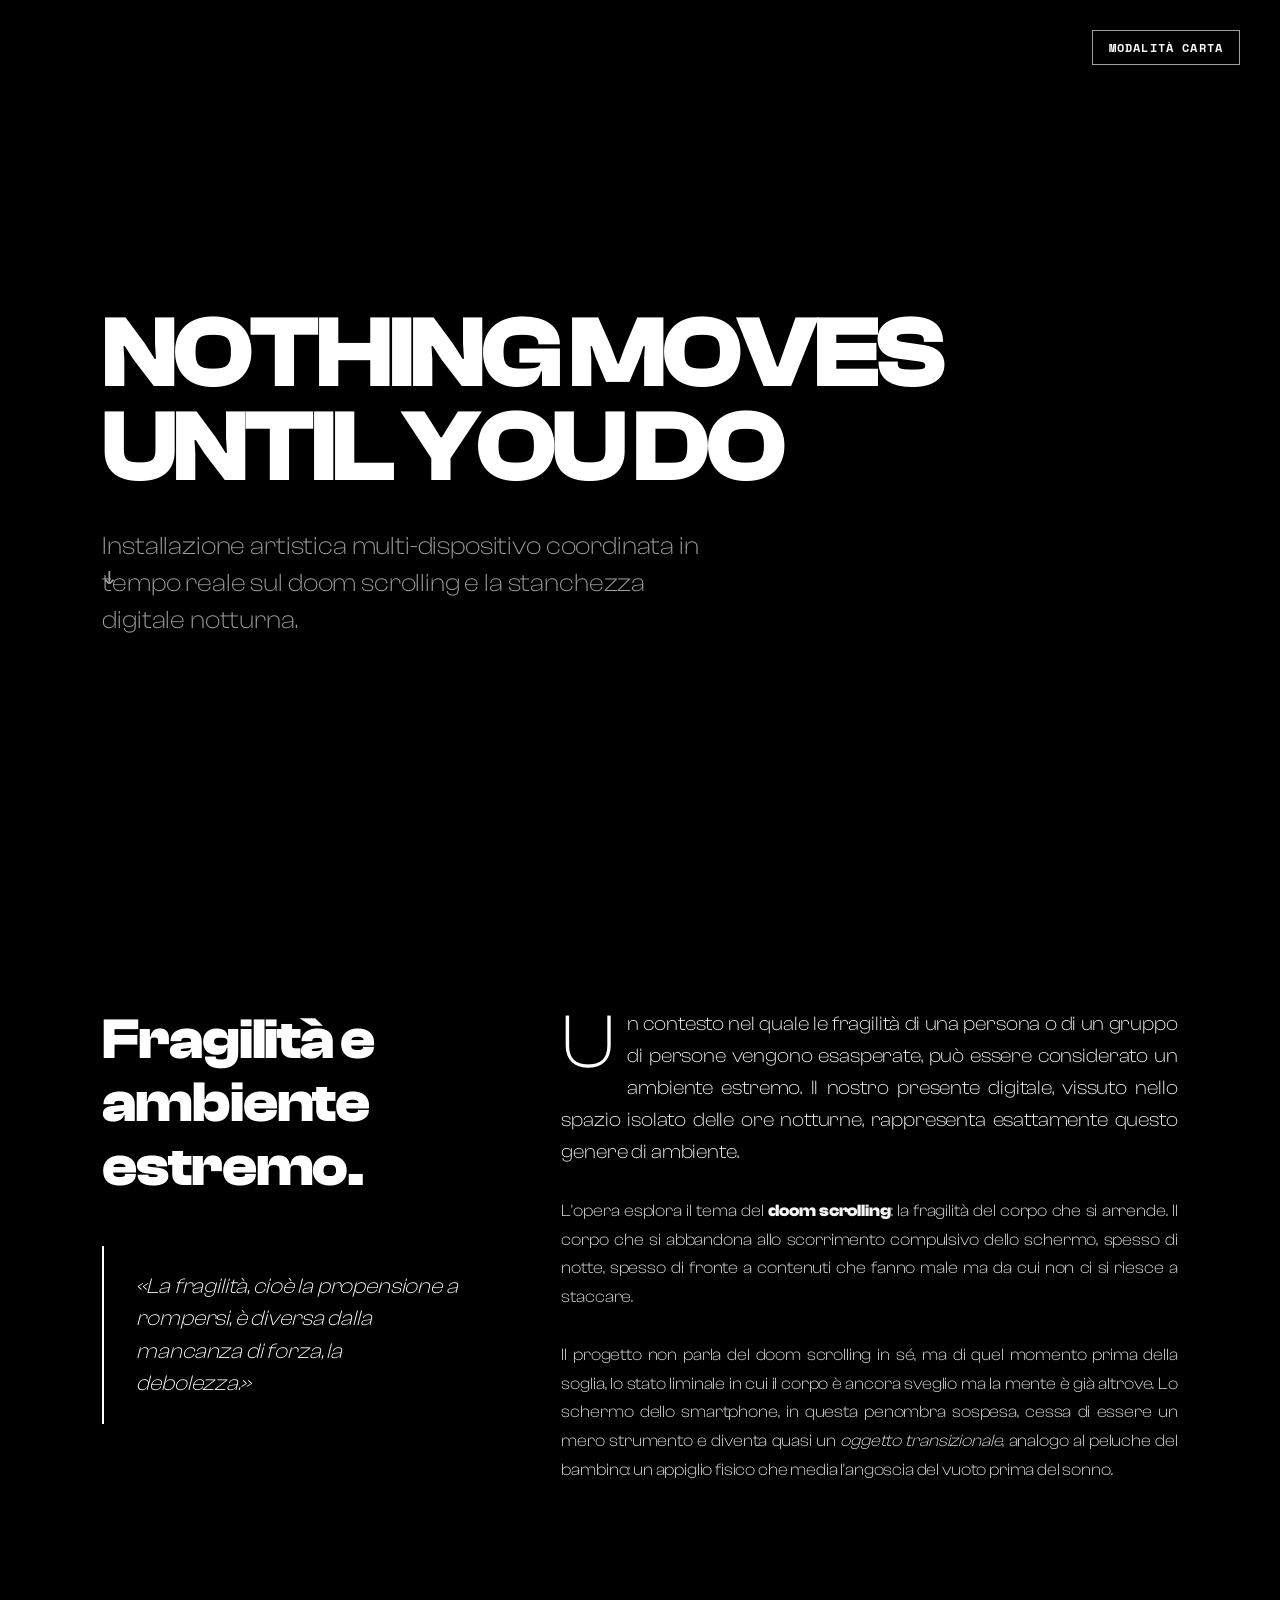
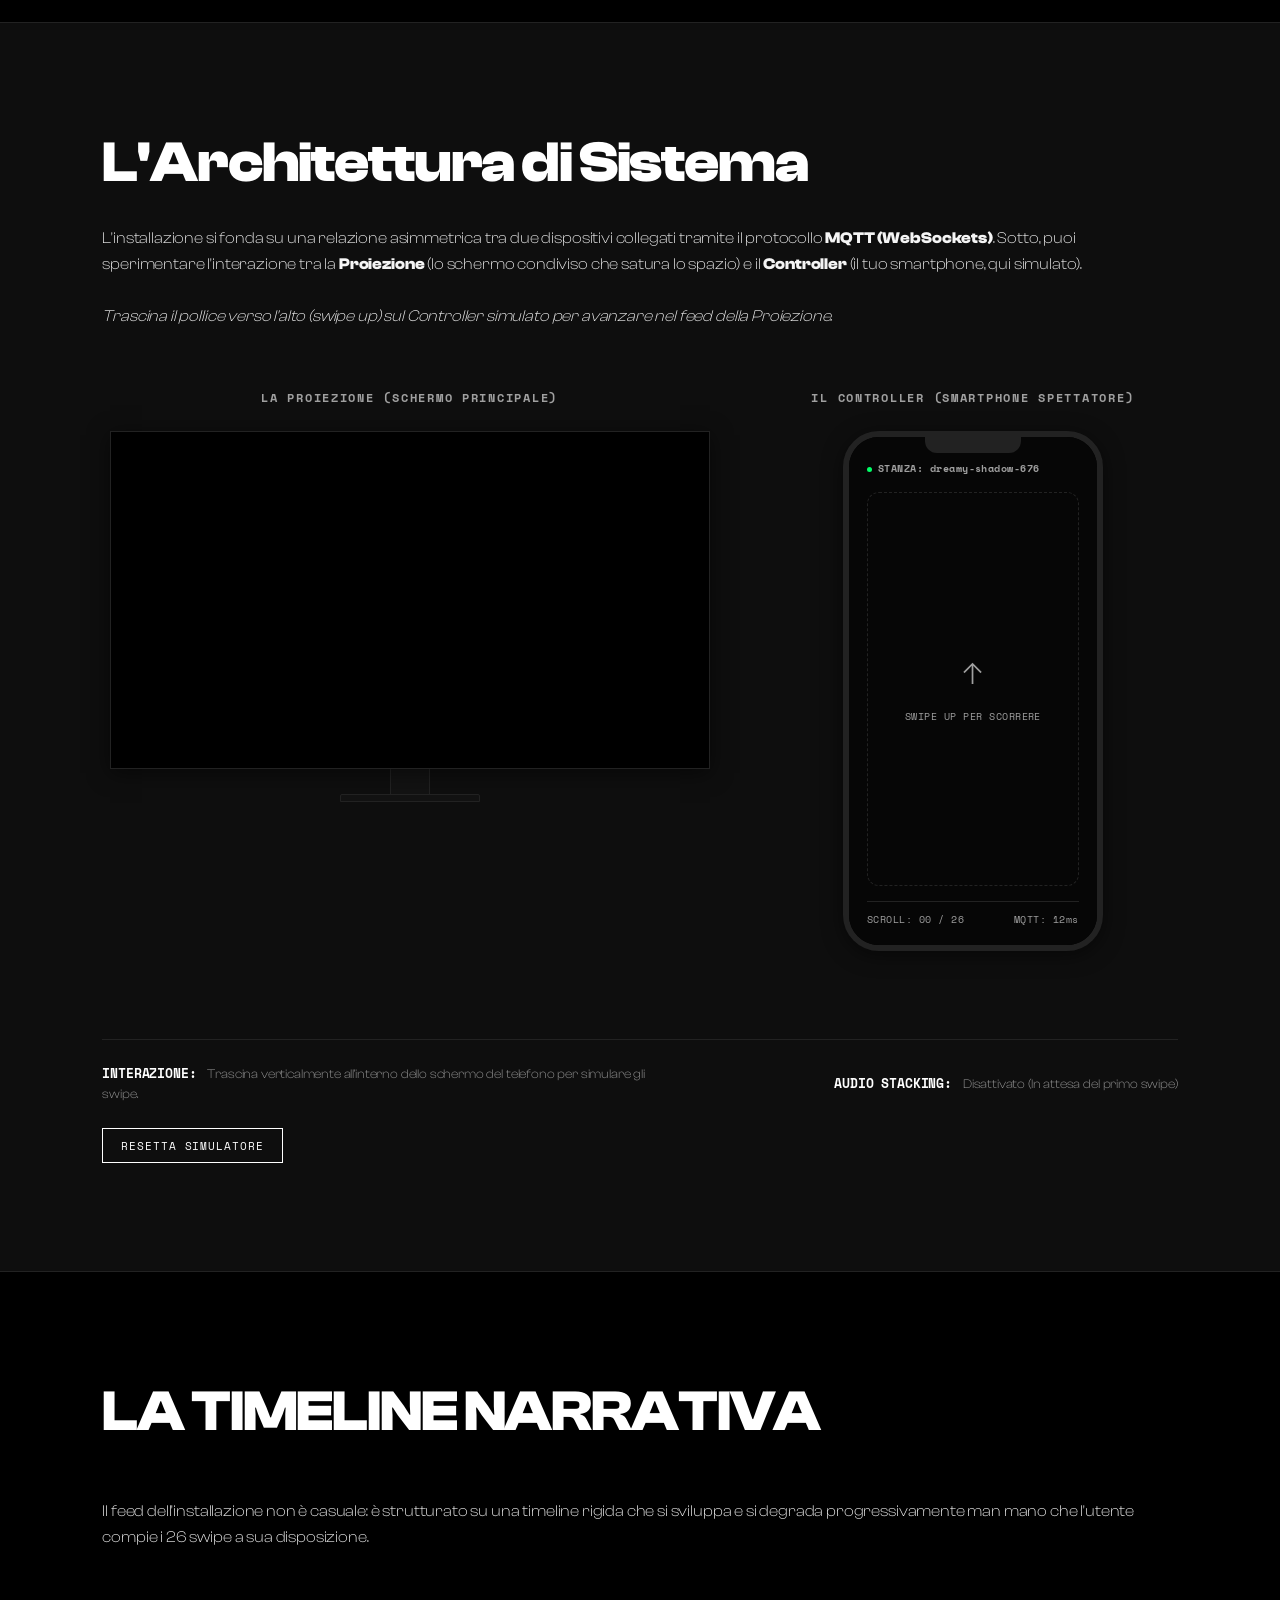
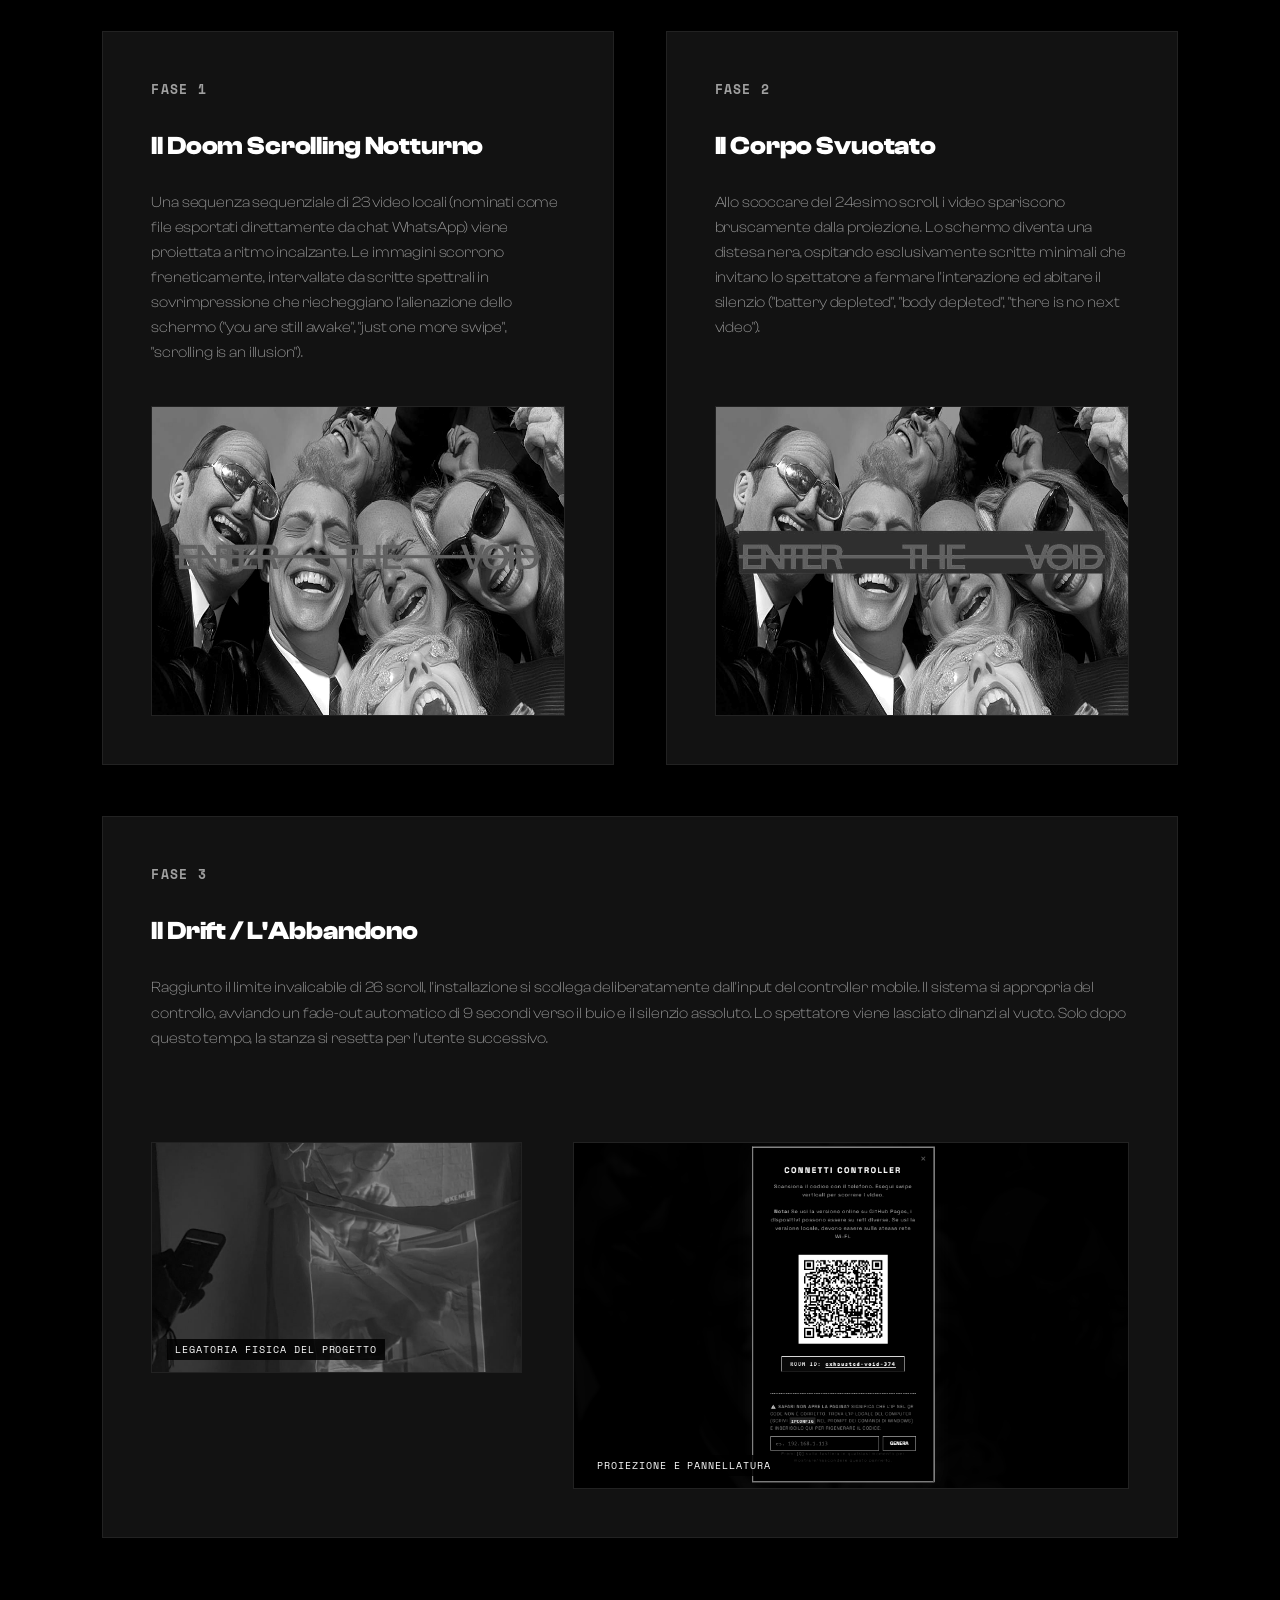
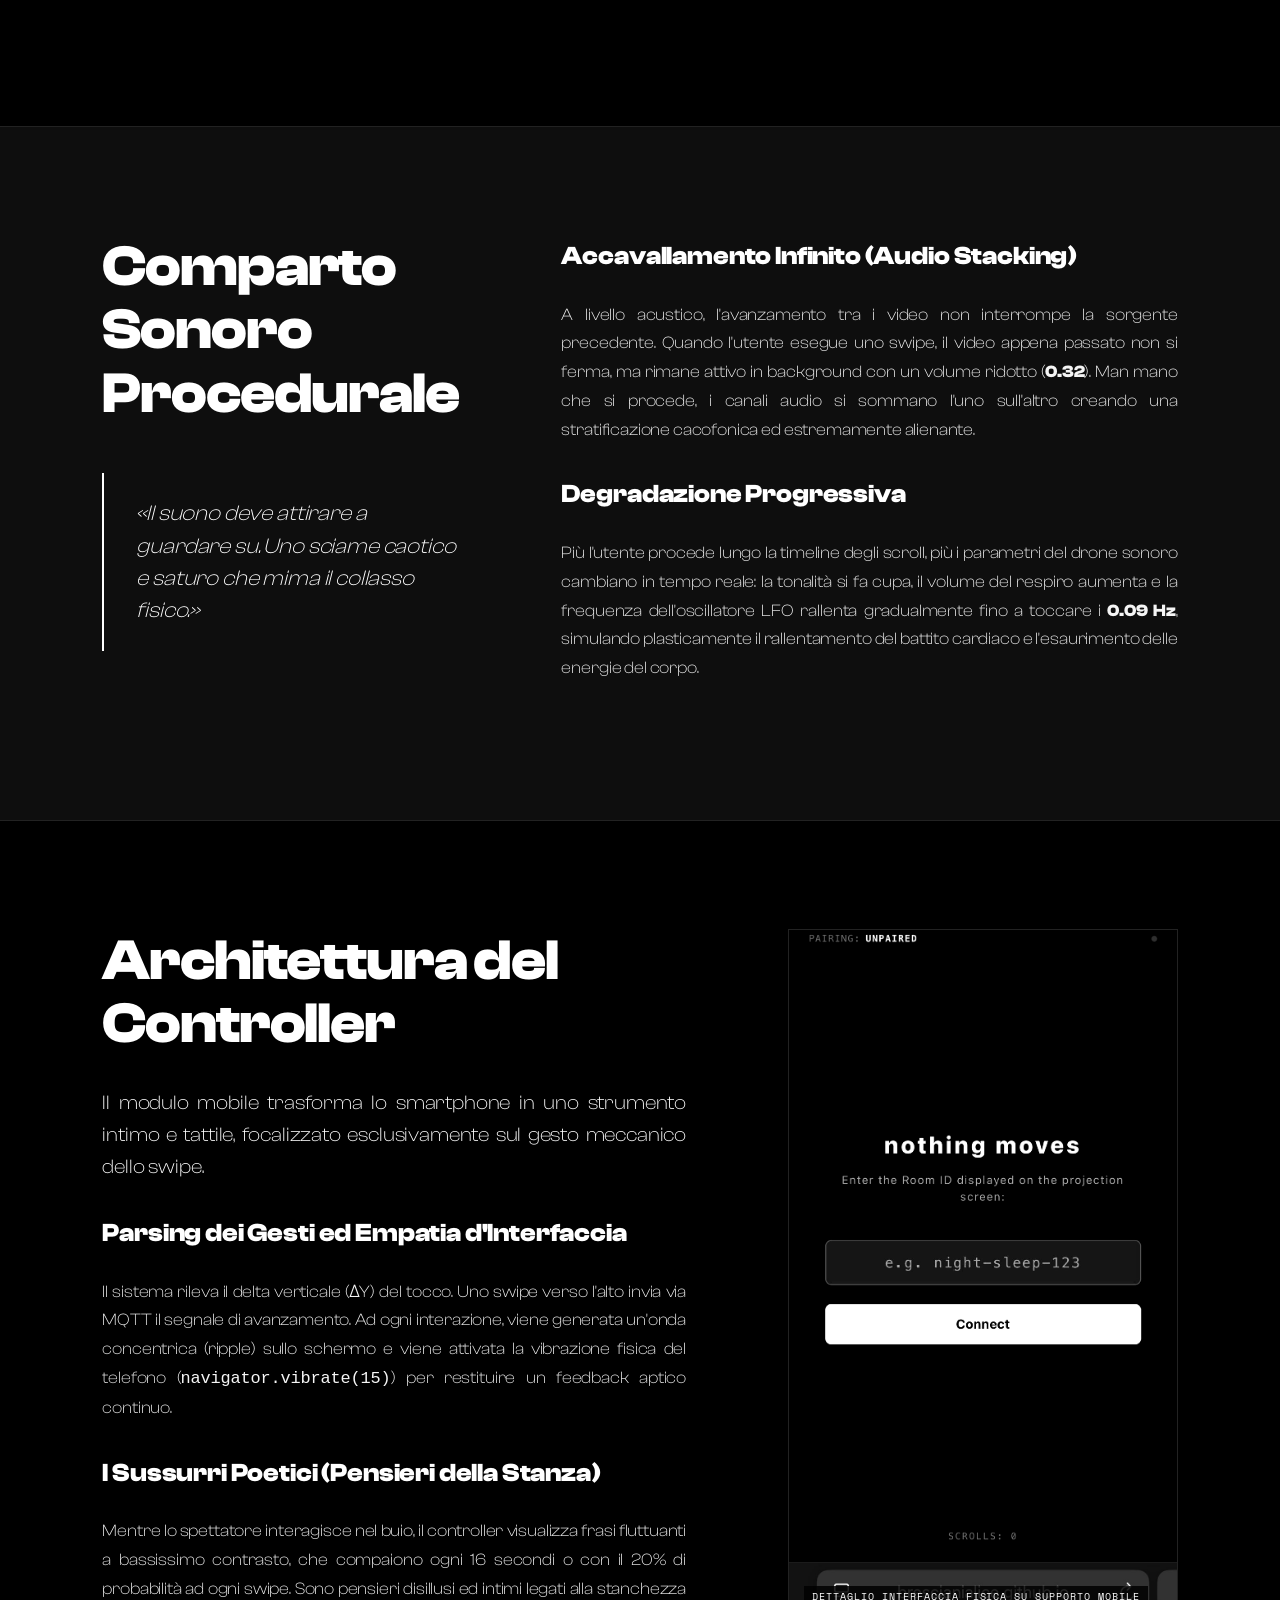
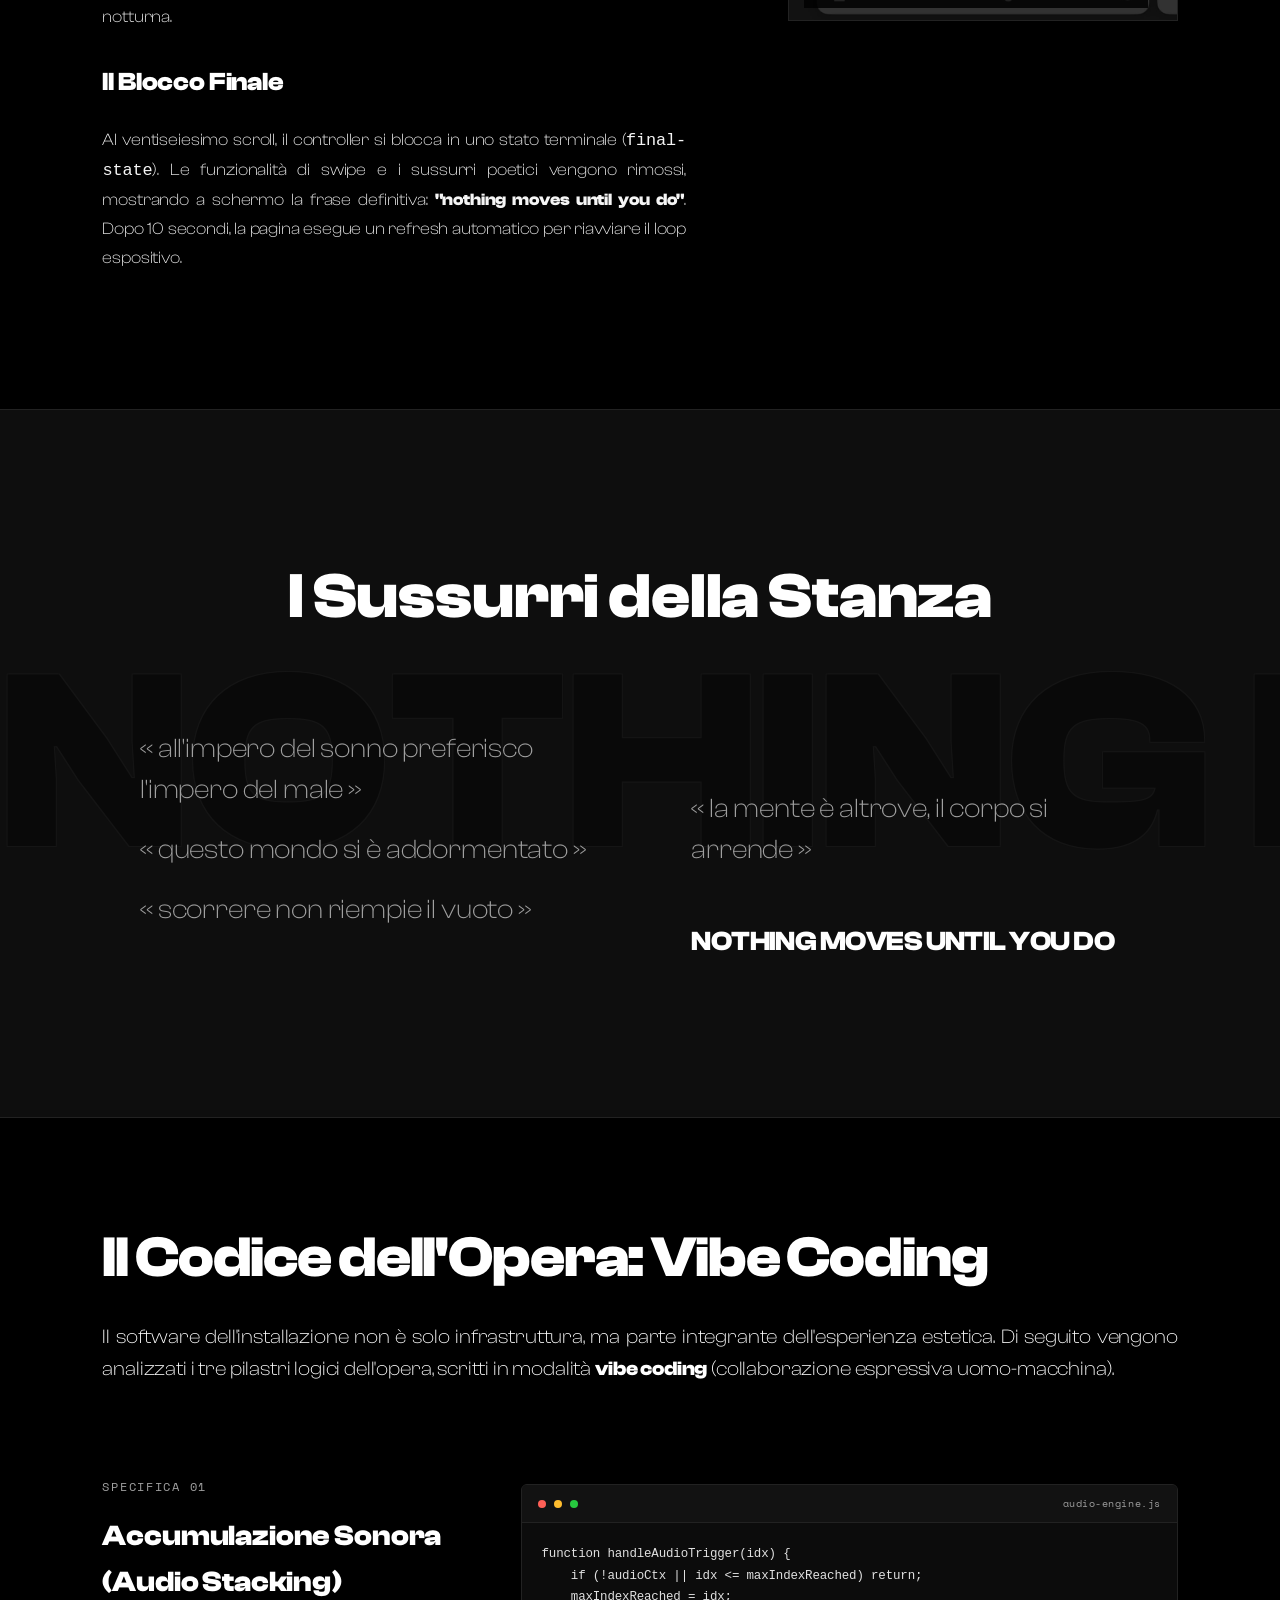
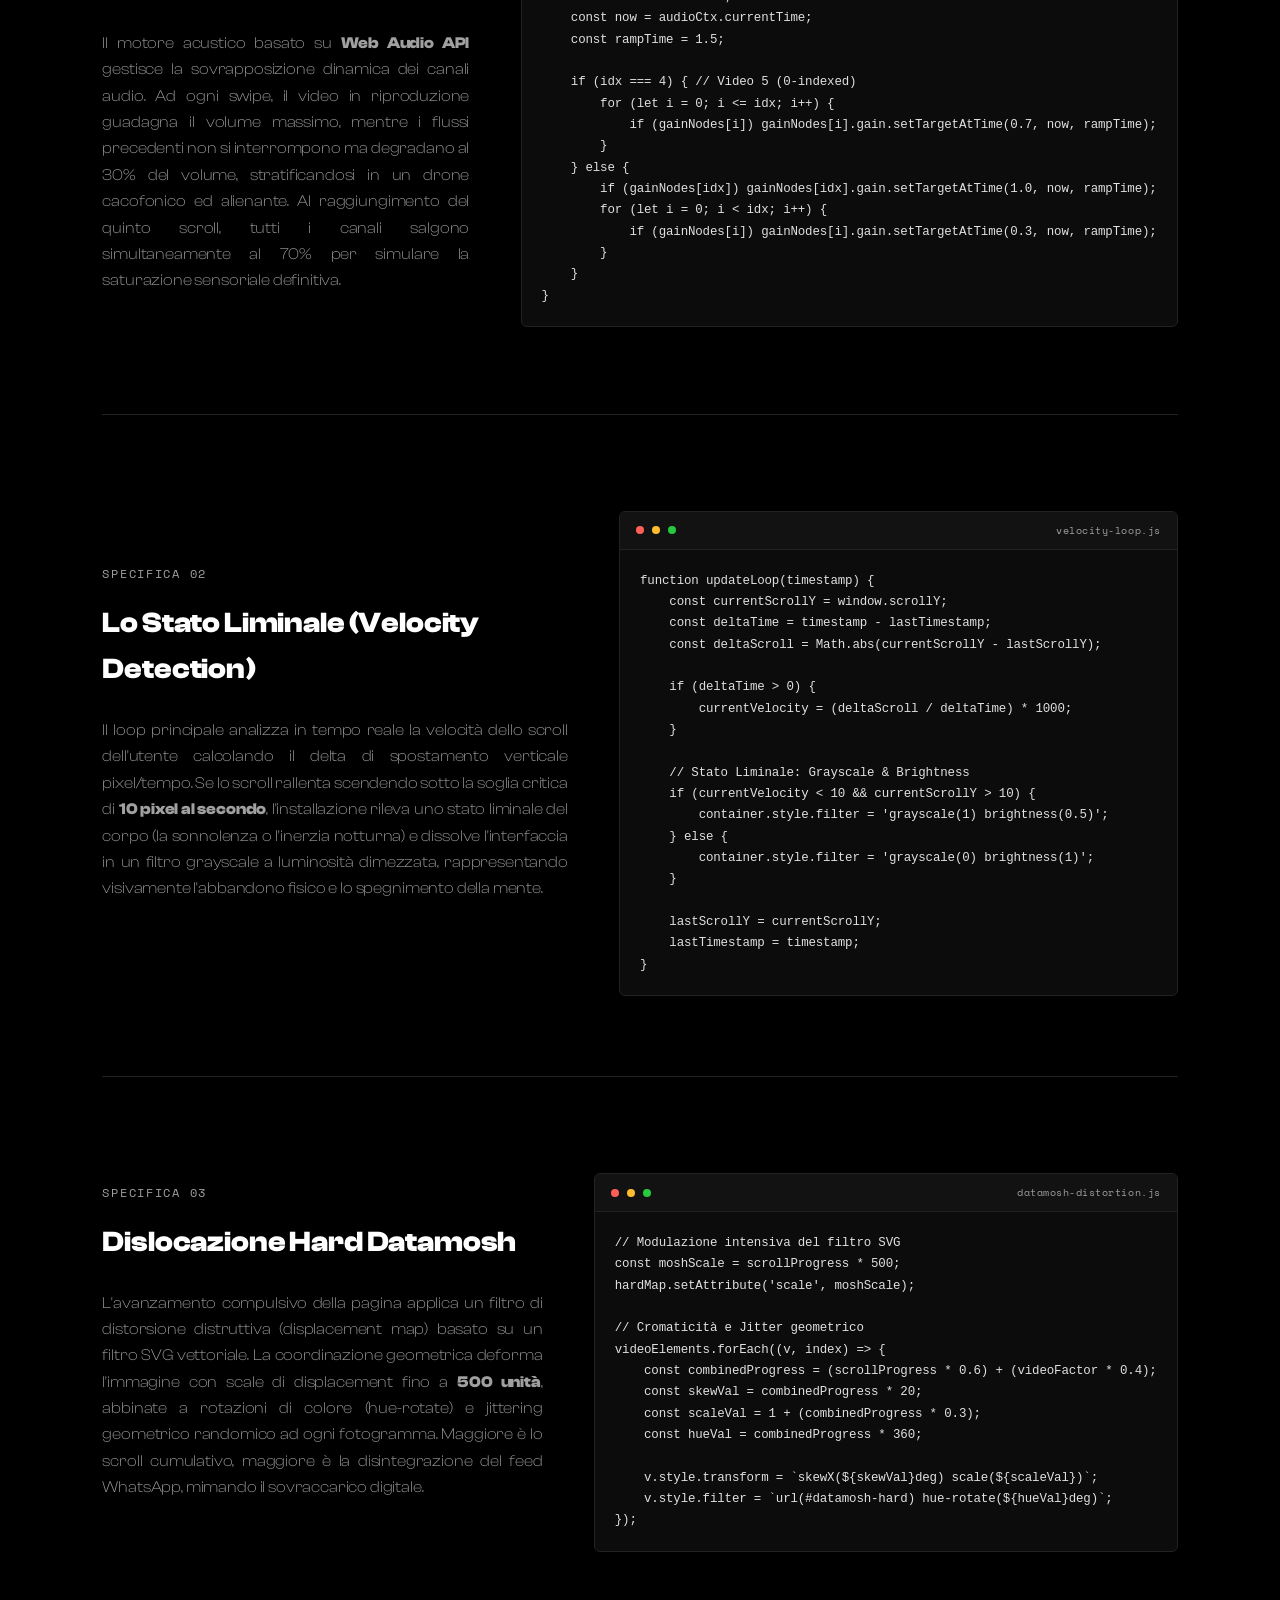
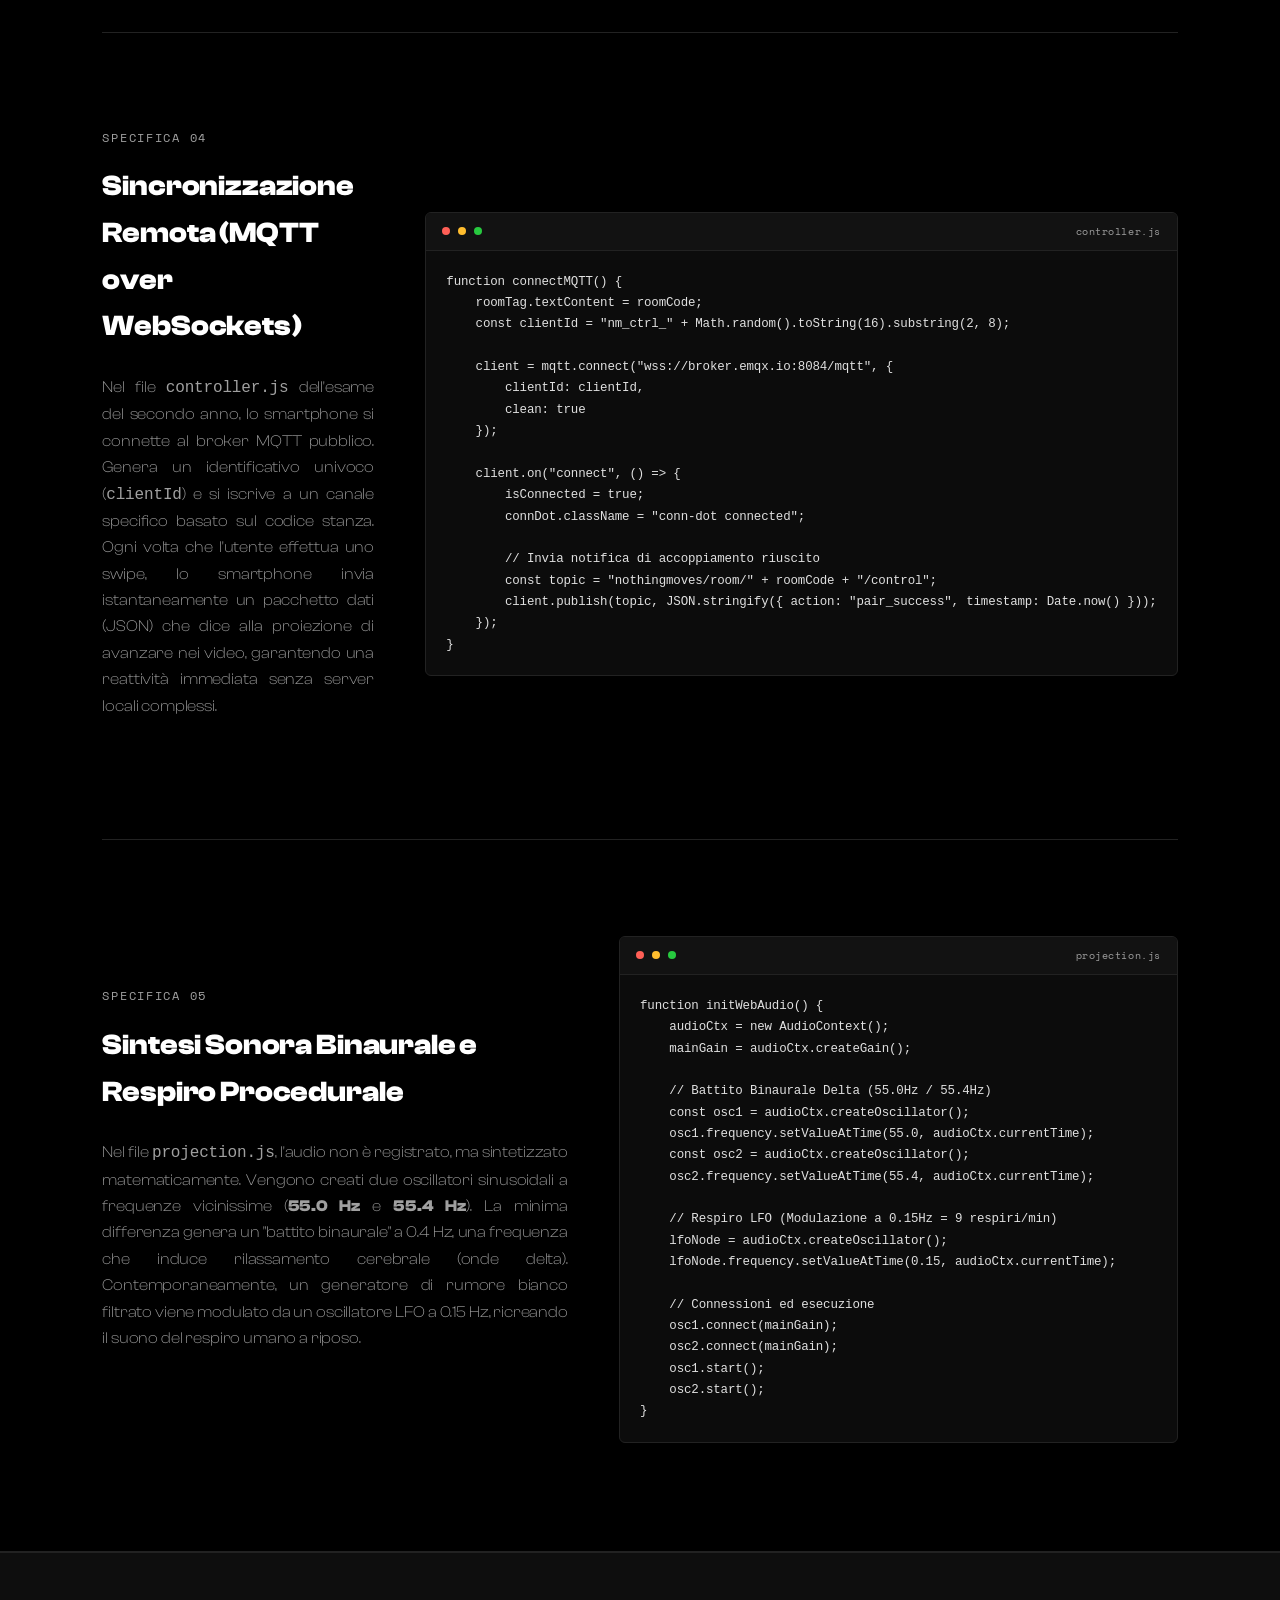
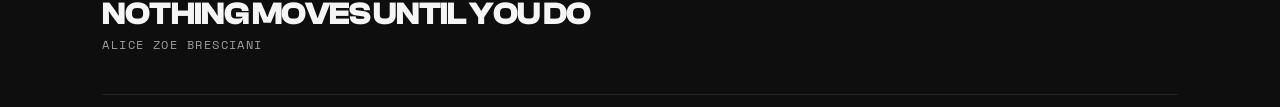
==== commit 67a7b21d: "Fix mobile: swipe simulator isolato, scroll pagina non bloccato, rimosso scroll-text" ====
--- a/index.html
+++ b/index.html
@@ -44,7 +44,6 @@
 
             <div class="hero-scroll-indicator">
                 <span class="scroll-arrow">↓</span>
-                <span class="scroll-text"></span>
             </div>
         </div>
     </header>
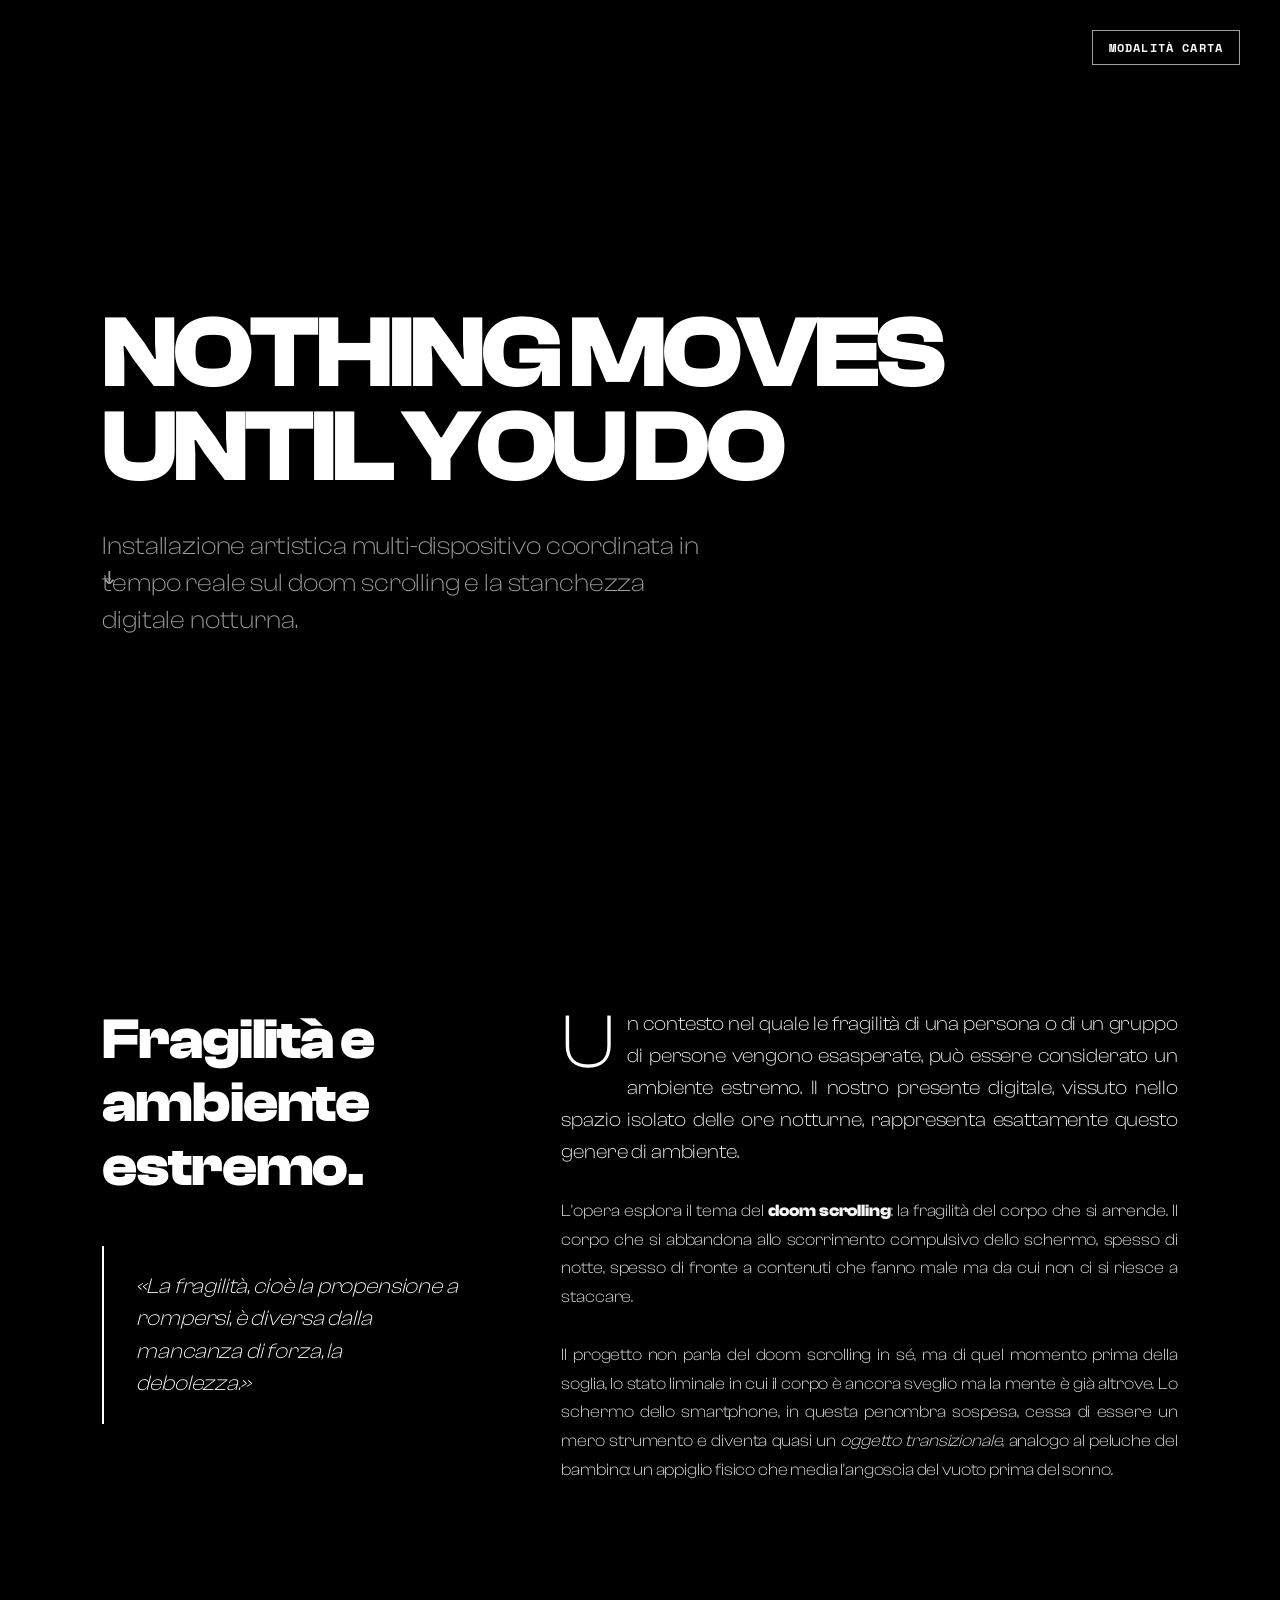
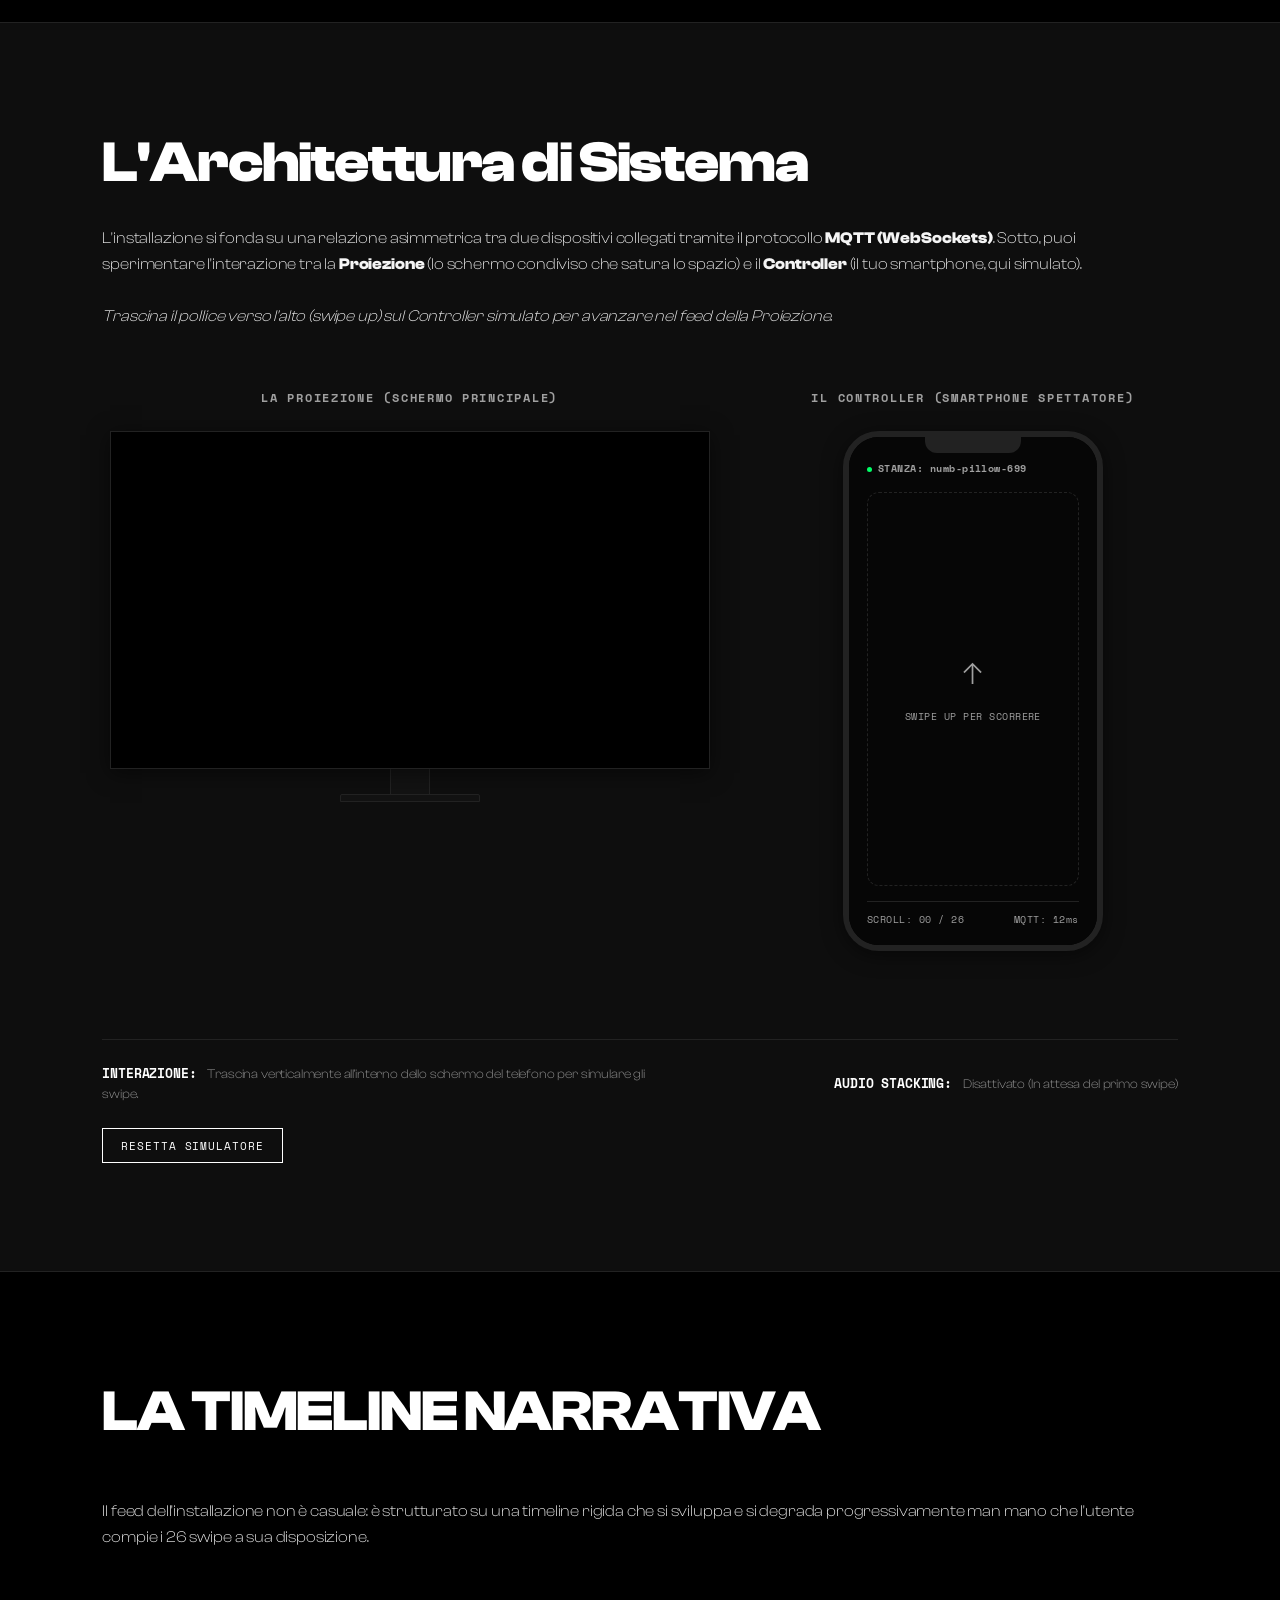
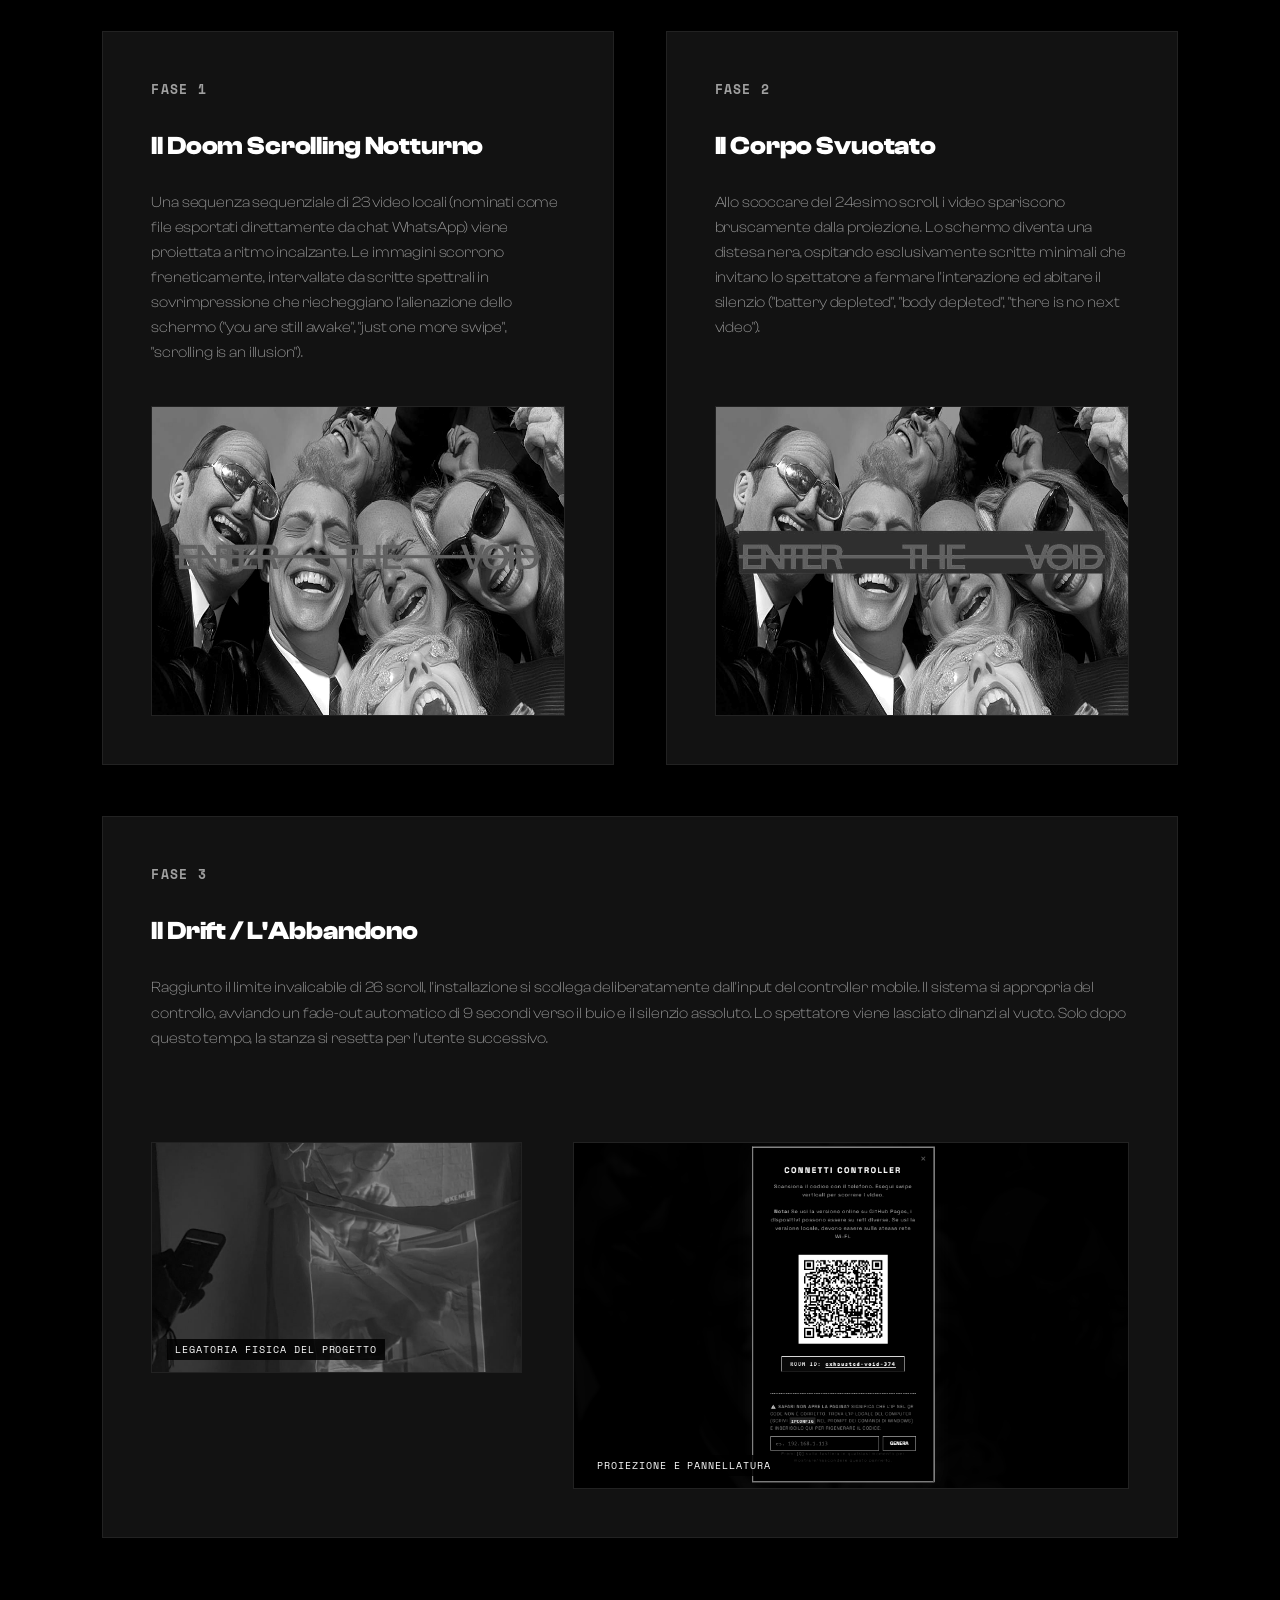
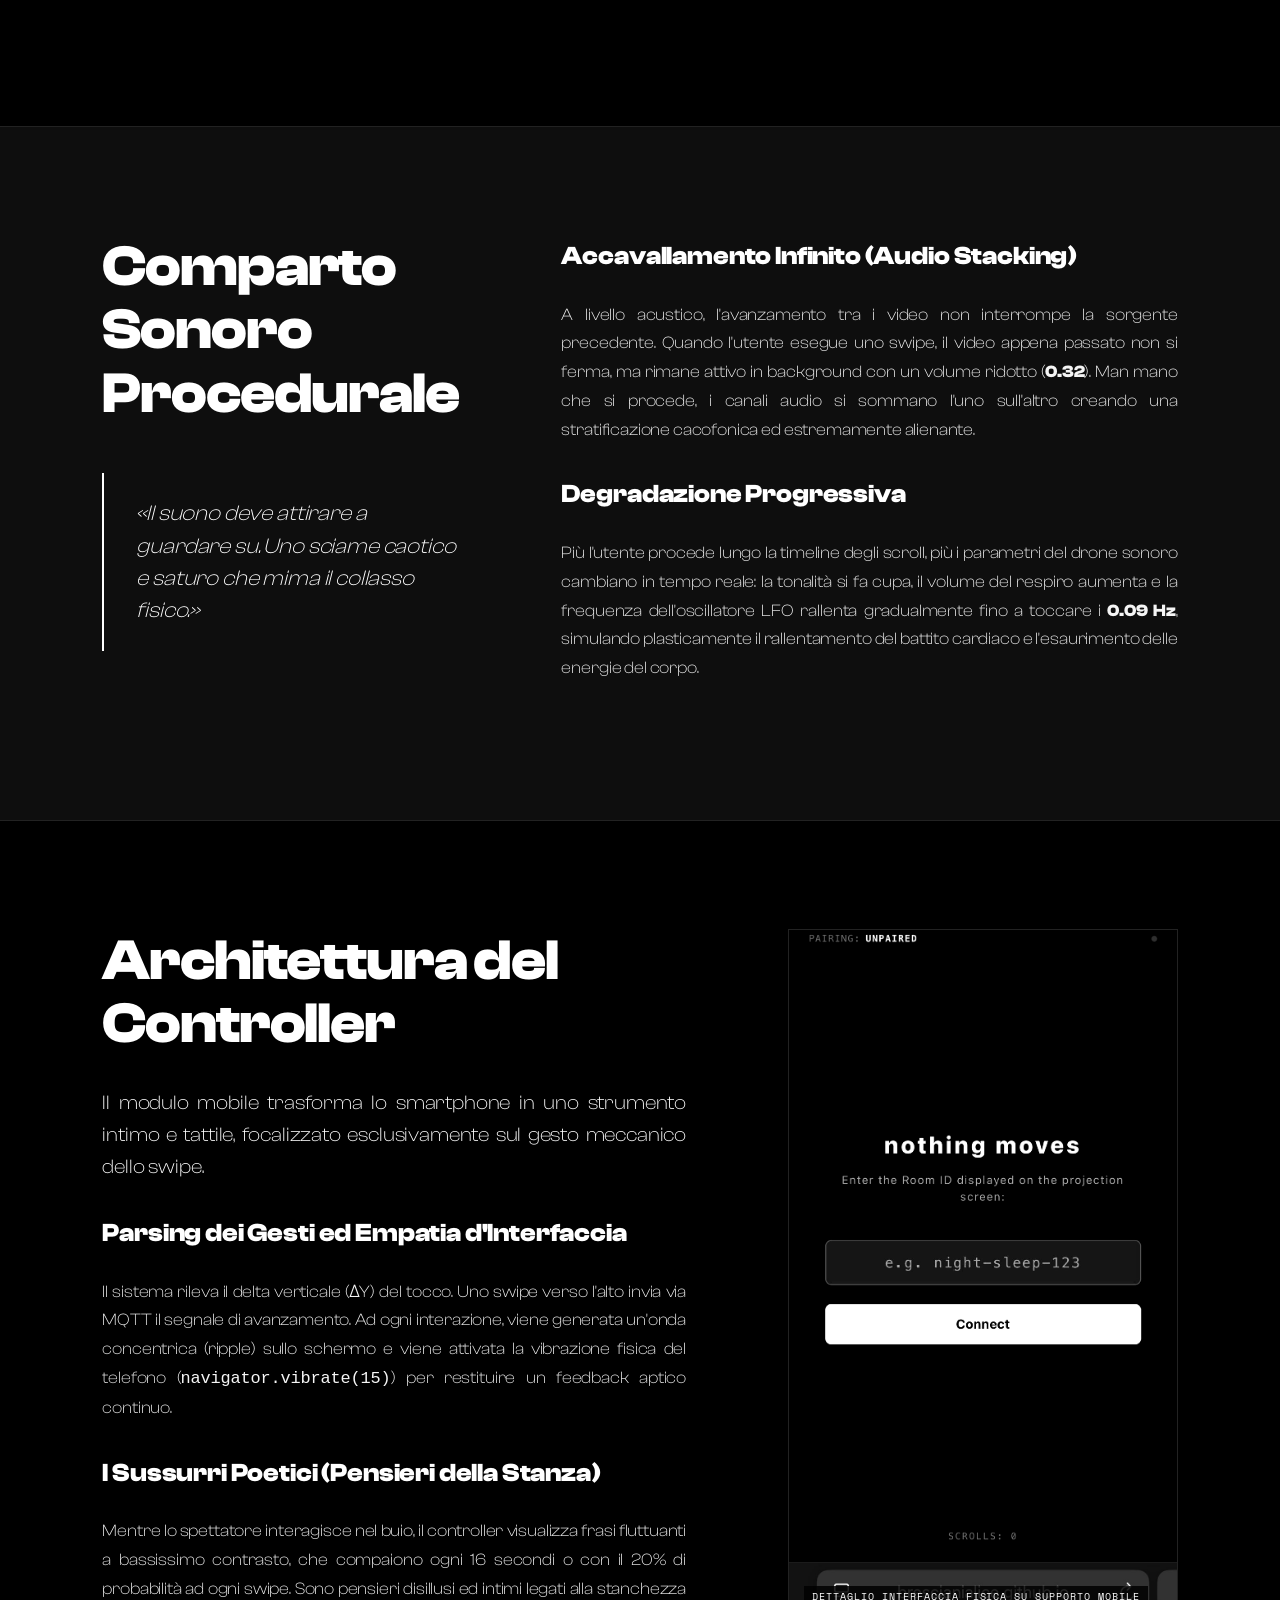
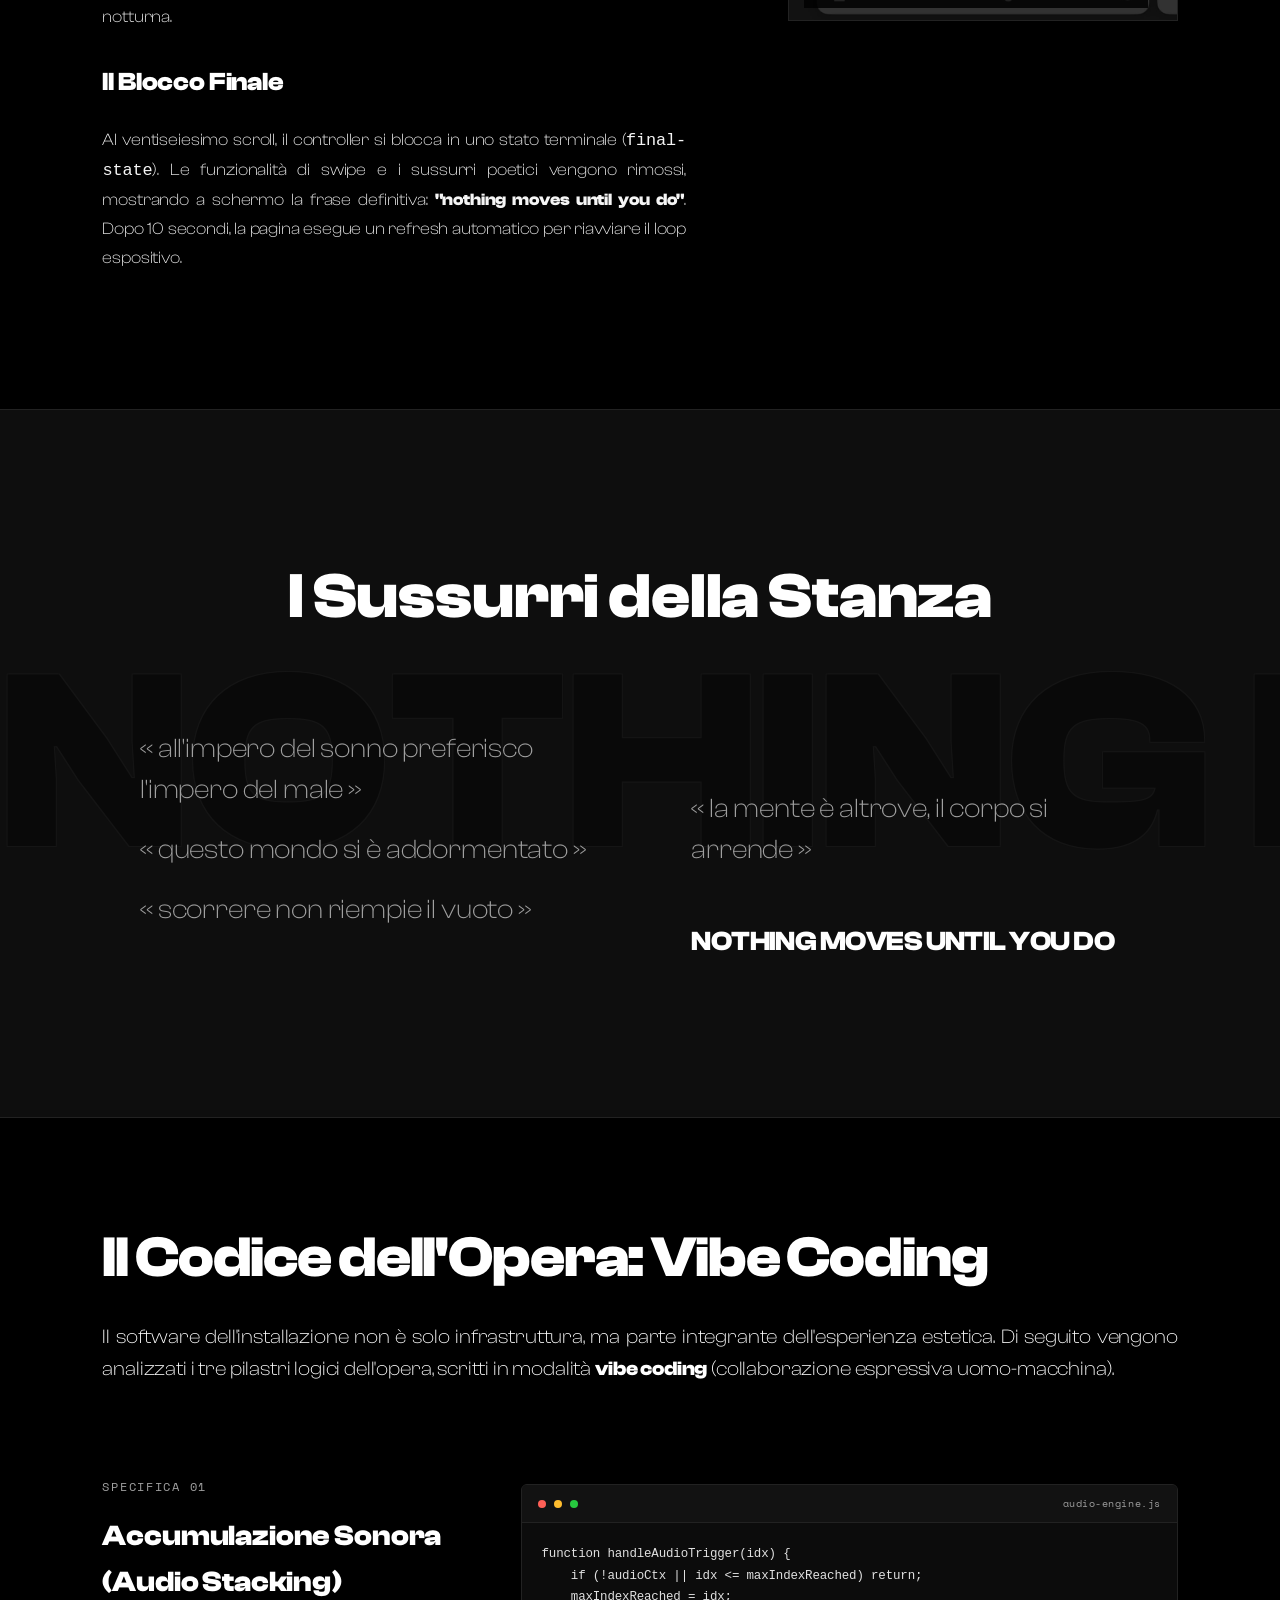
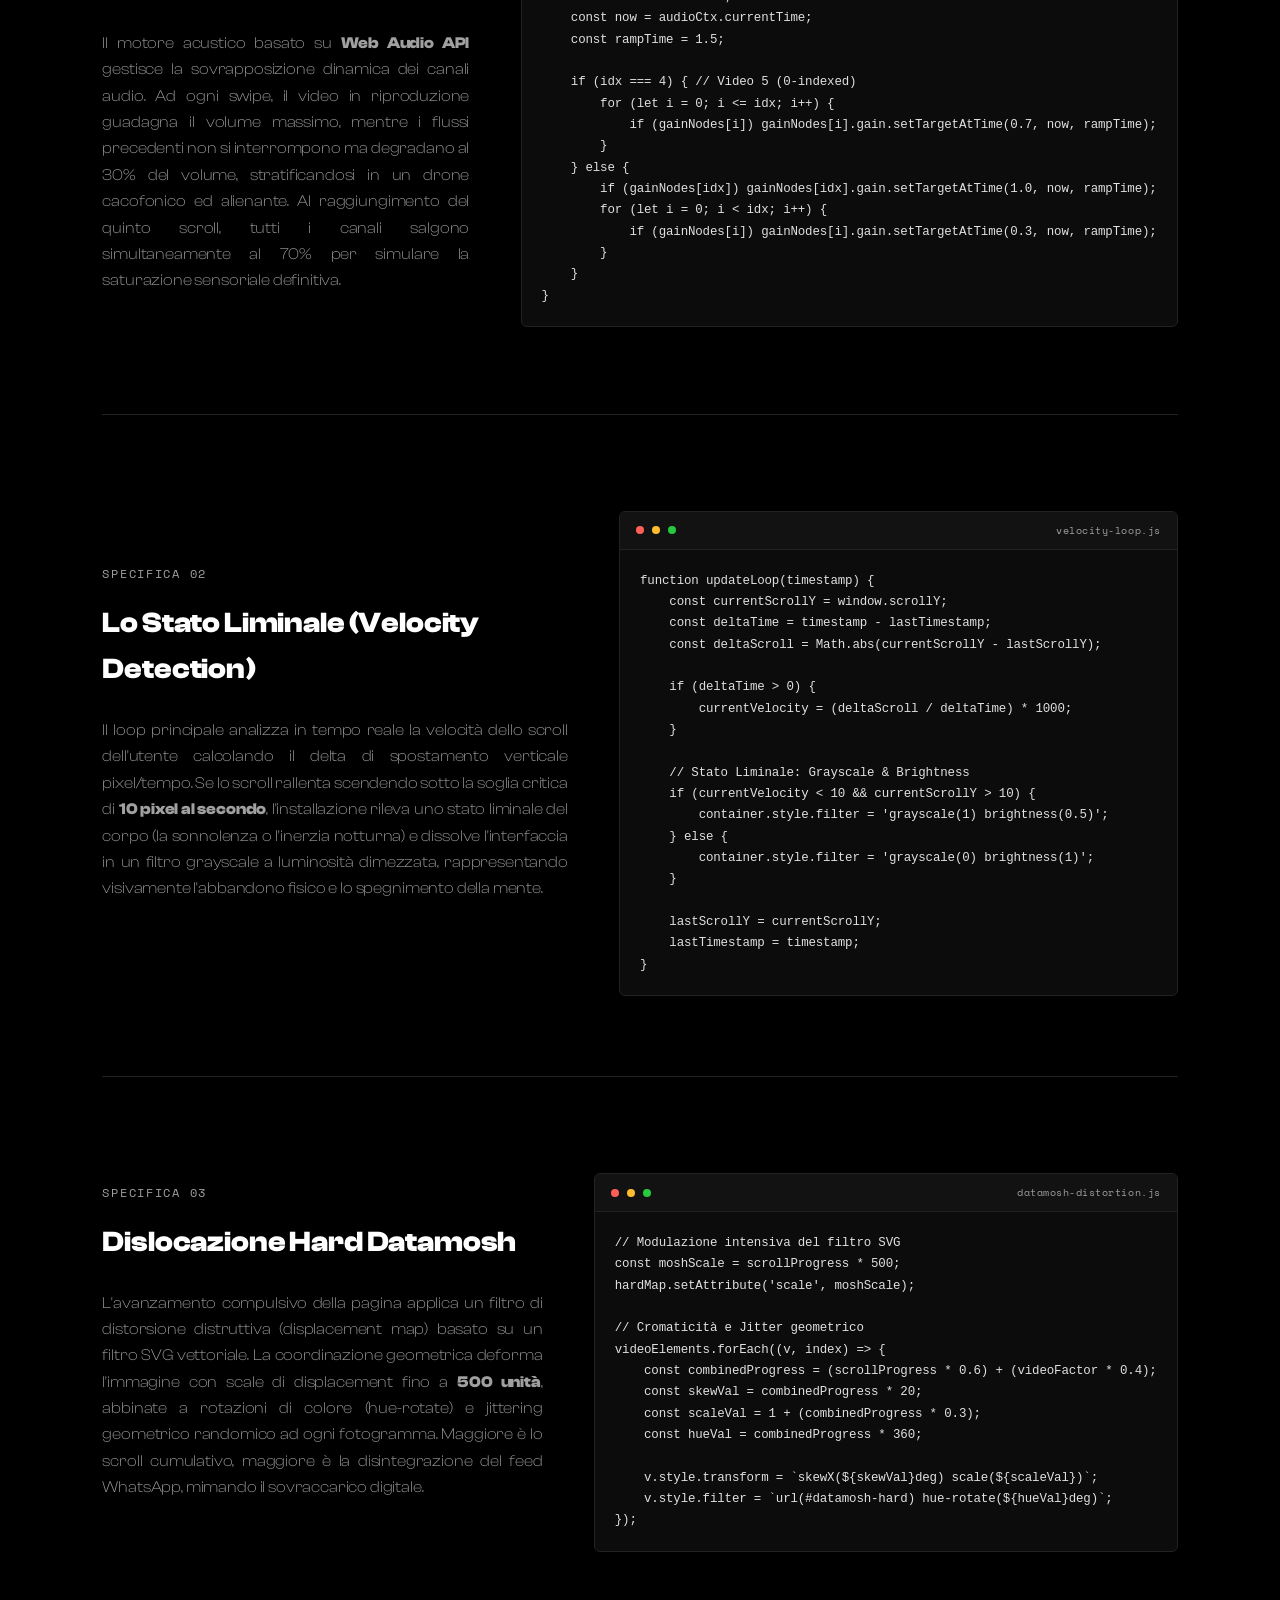
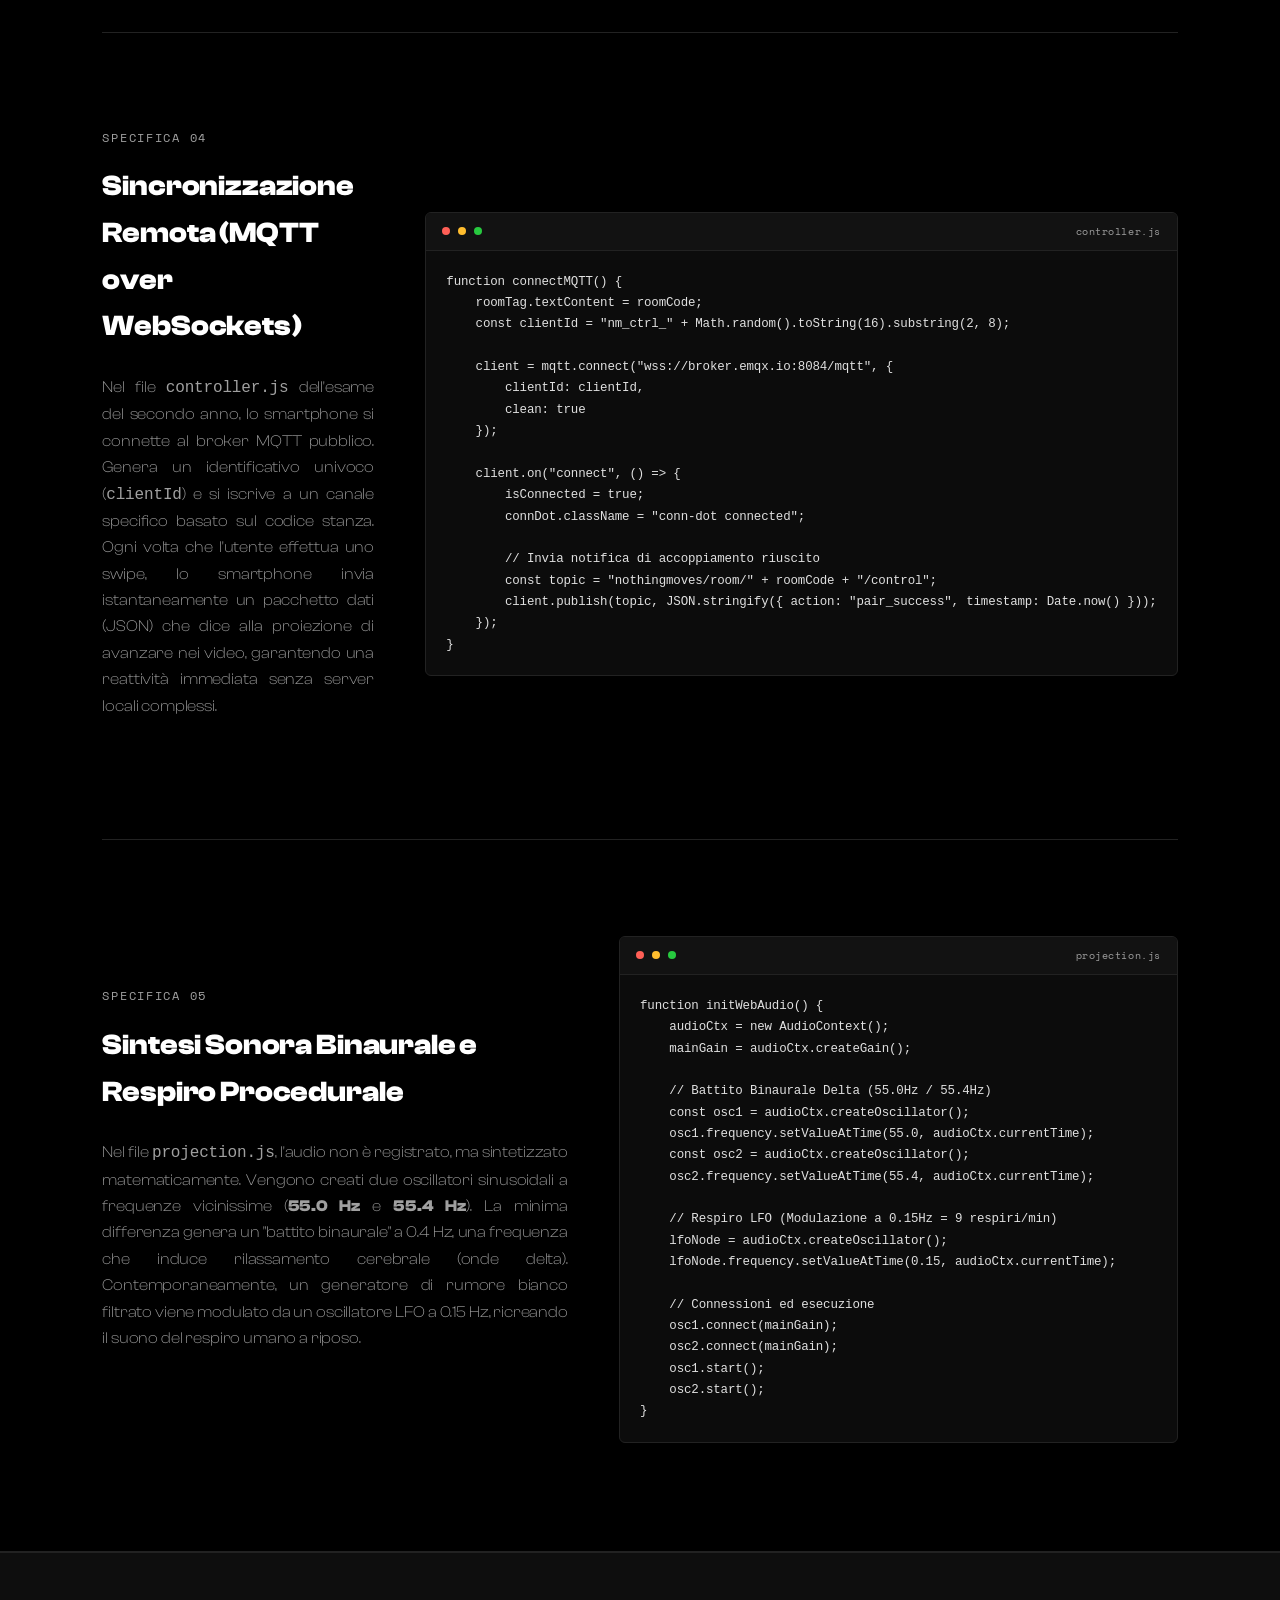
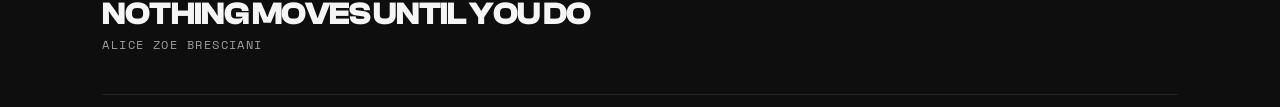
==== commit 34aeaea1: "Fix video mobile: autoplay muted+playsinline, play() promise con fallback muted" ====
--- a/index.html
+++ b/index.html
@@ -104,7 +104,7 @@
                         <div class="device-label">LA PROIEZIONE (Schermo Principale)</div>
                         <div class="monitor-frame">
                             <div class="monitor-screen">
-                                <video id="projection-video" preload="auto" playsinline loop>
+                                <video id="projection-video" autoplay muted loop playsinline preload="auto">
                                     <source src="montaggio_dinamico.mp4" type="video/mp4">
                                 </video>
                                 <div class="projection-shadow"></div>
